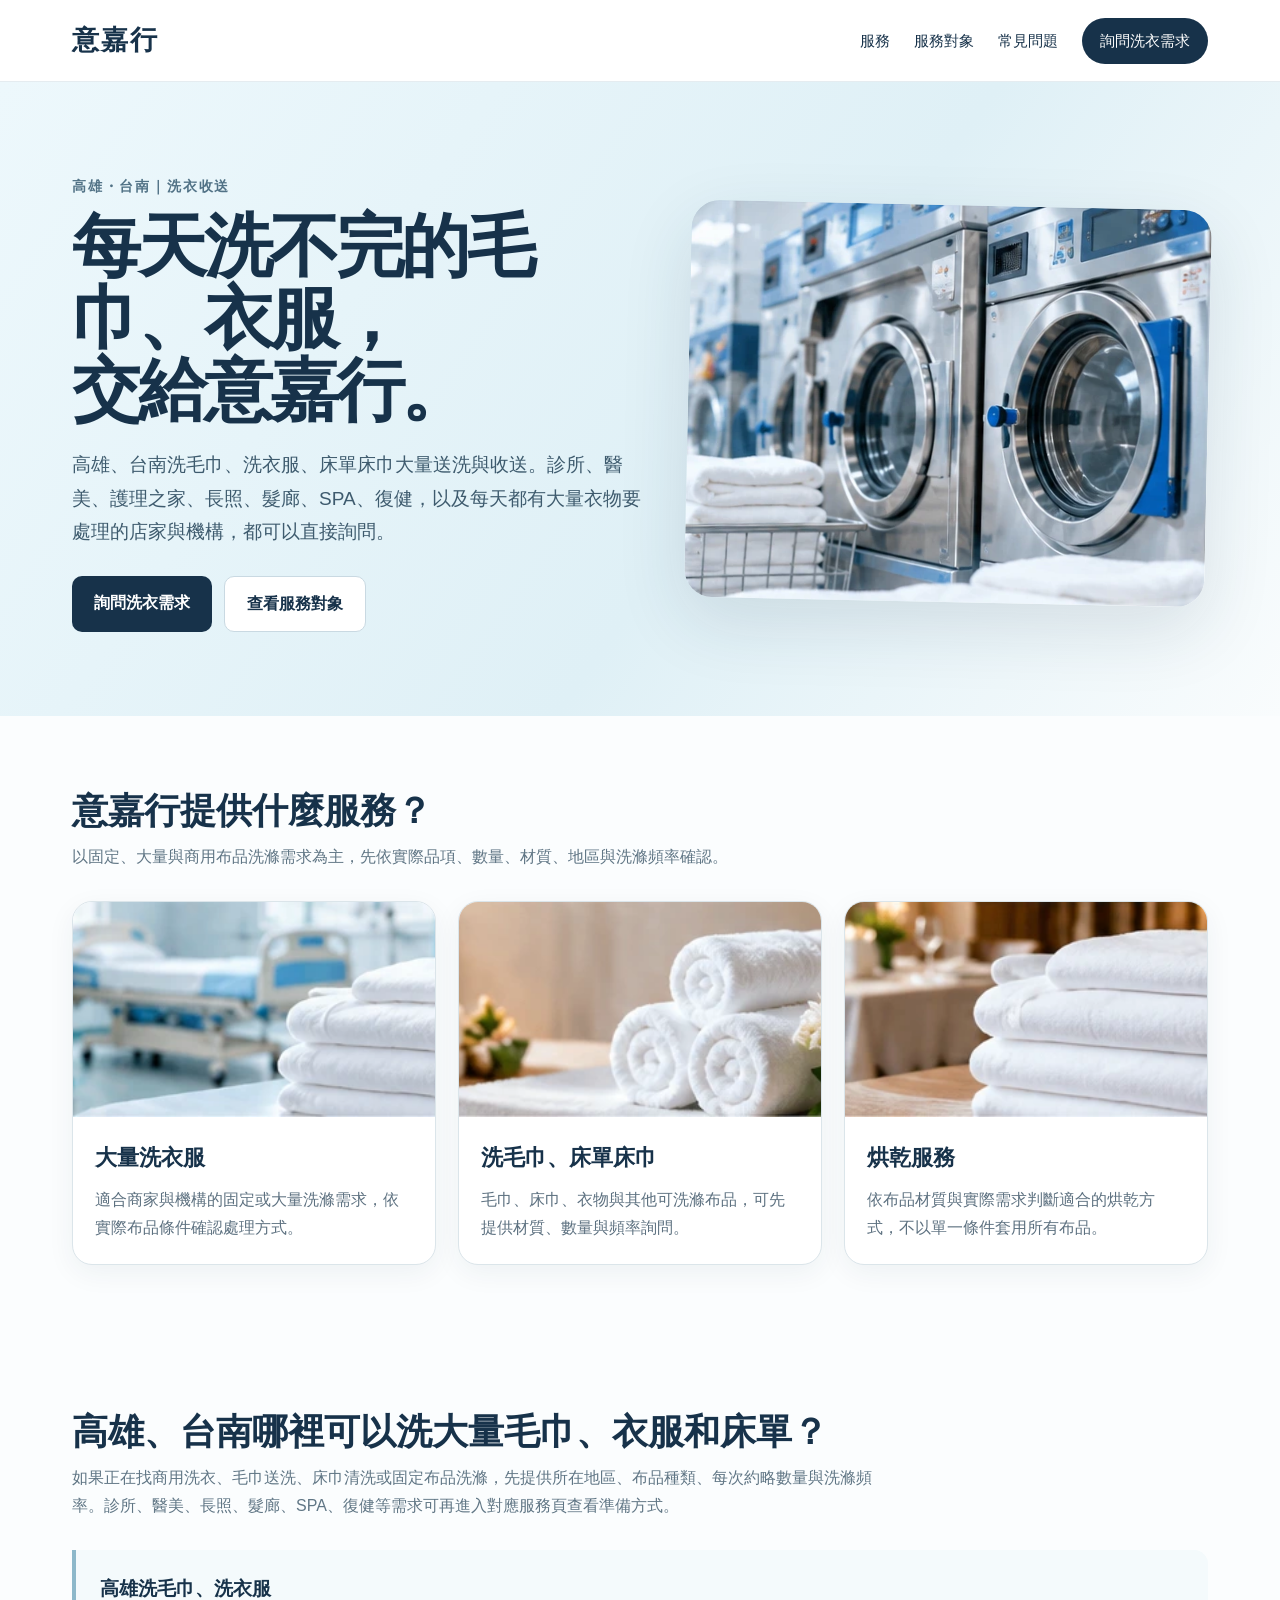
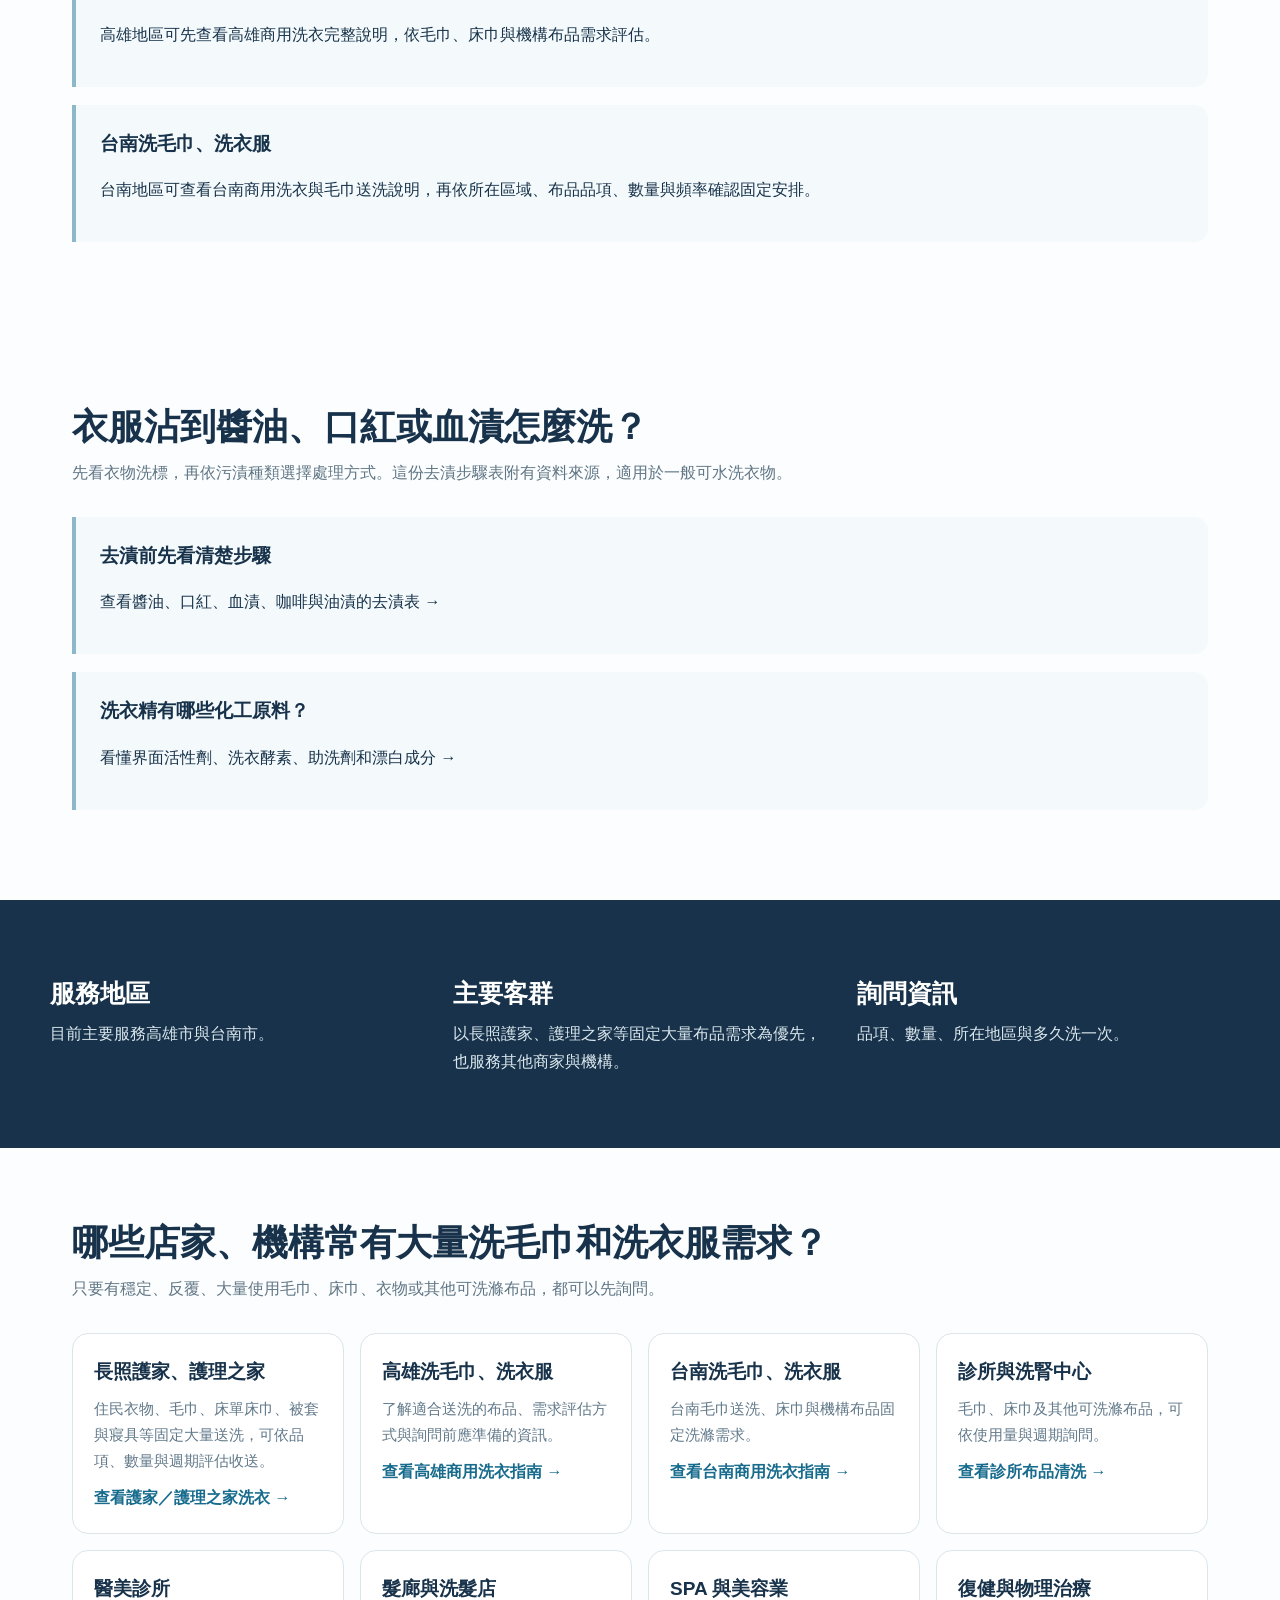
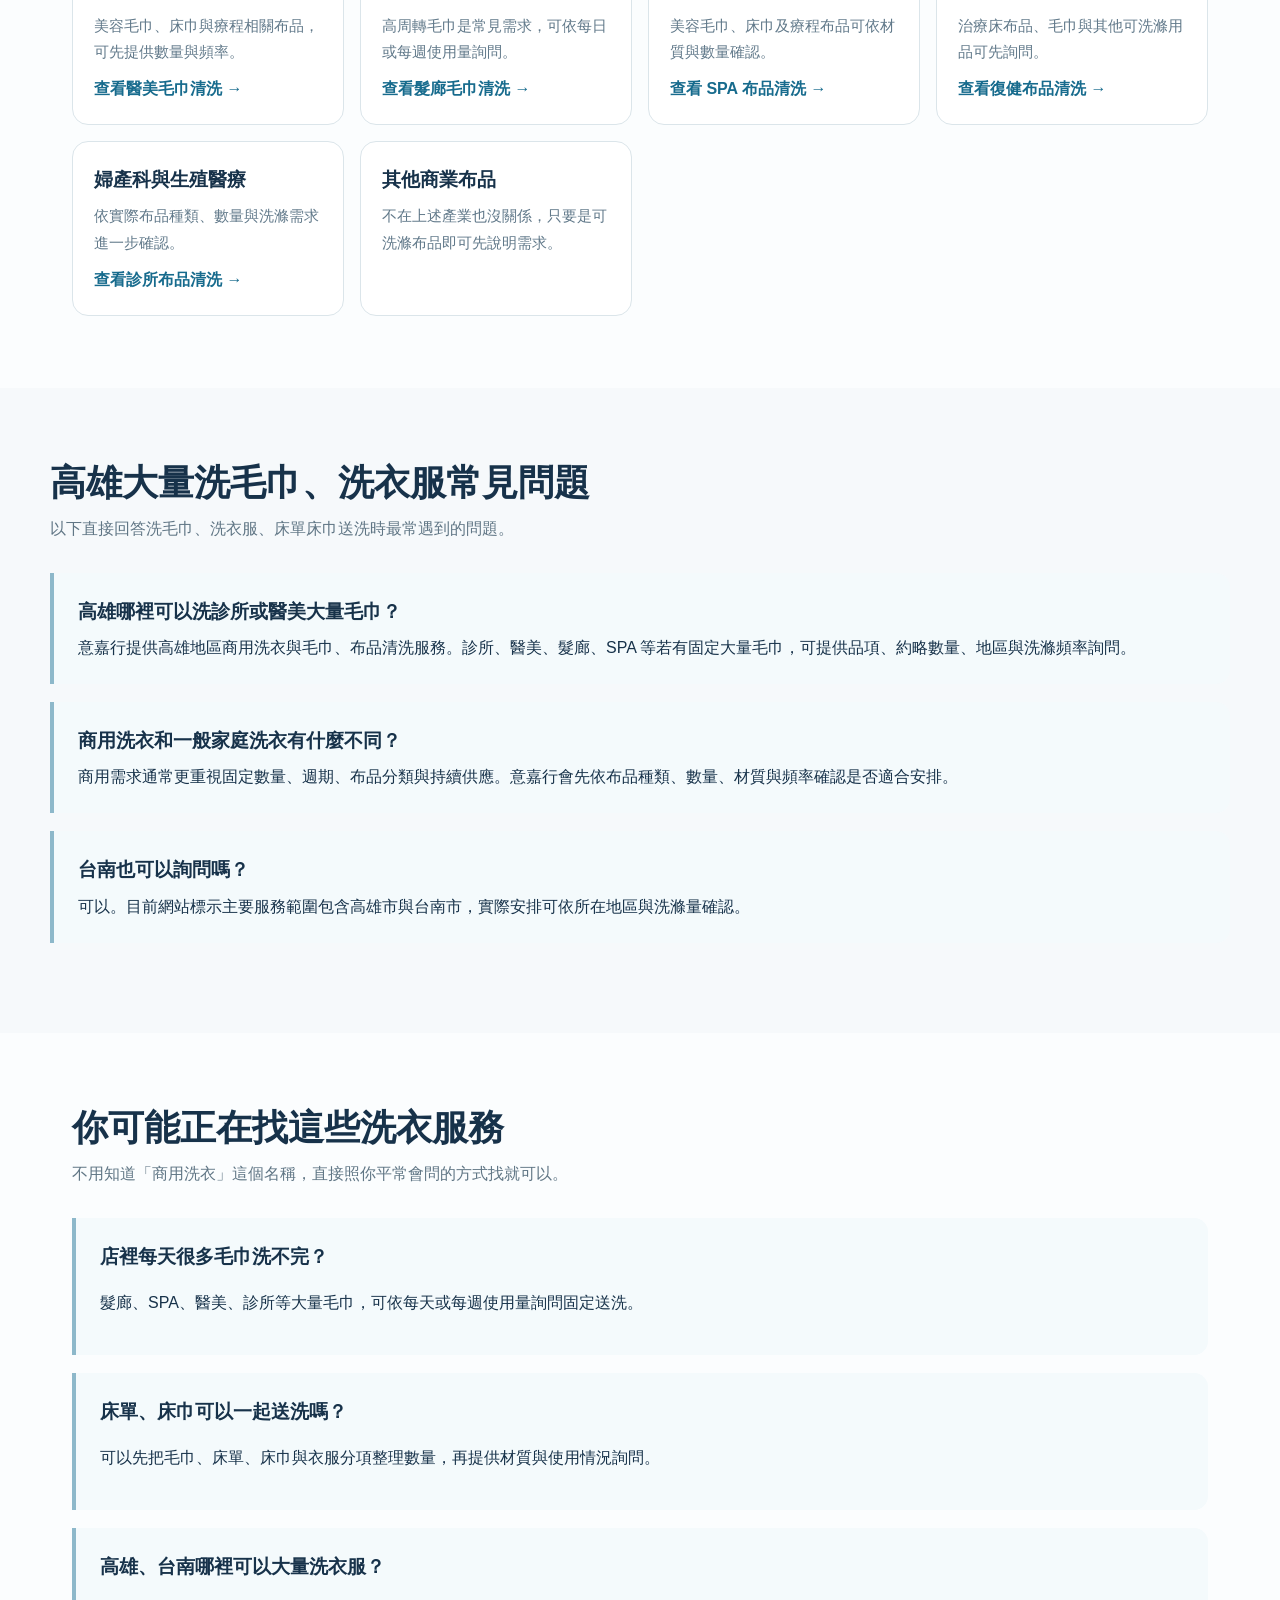
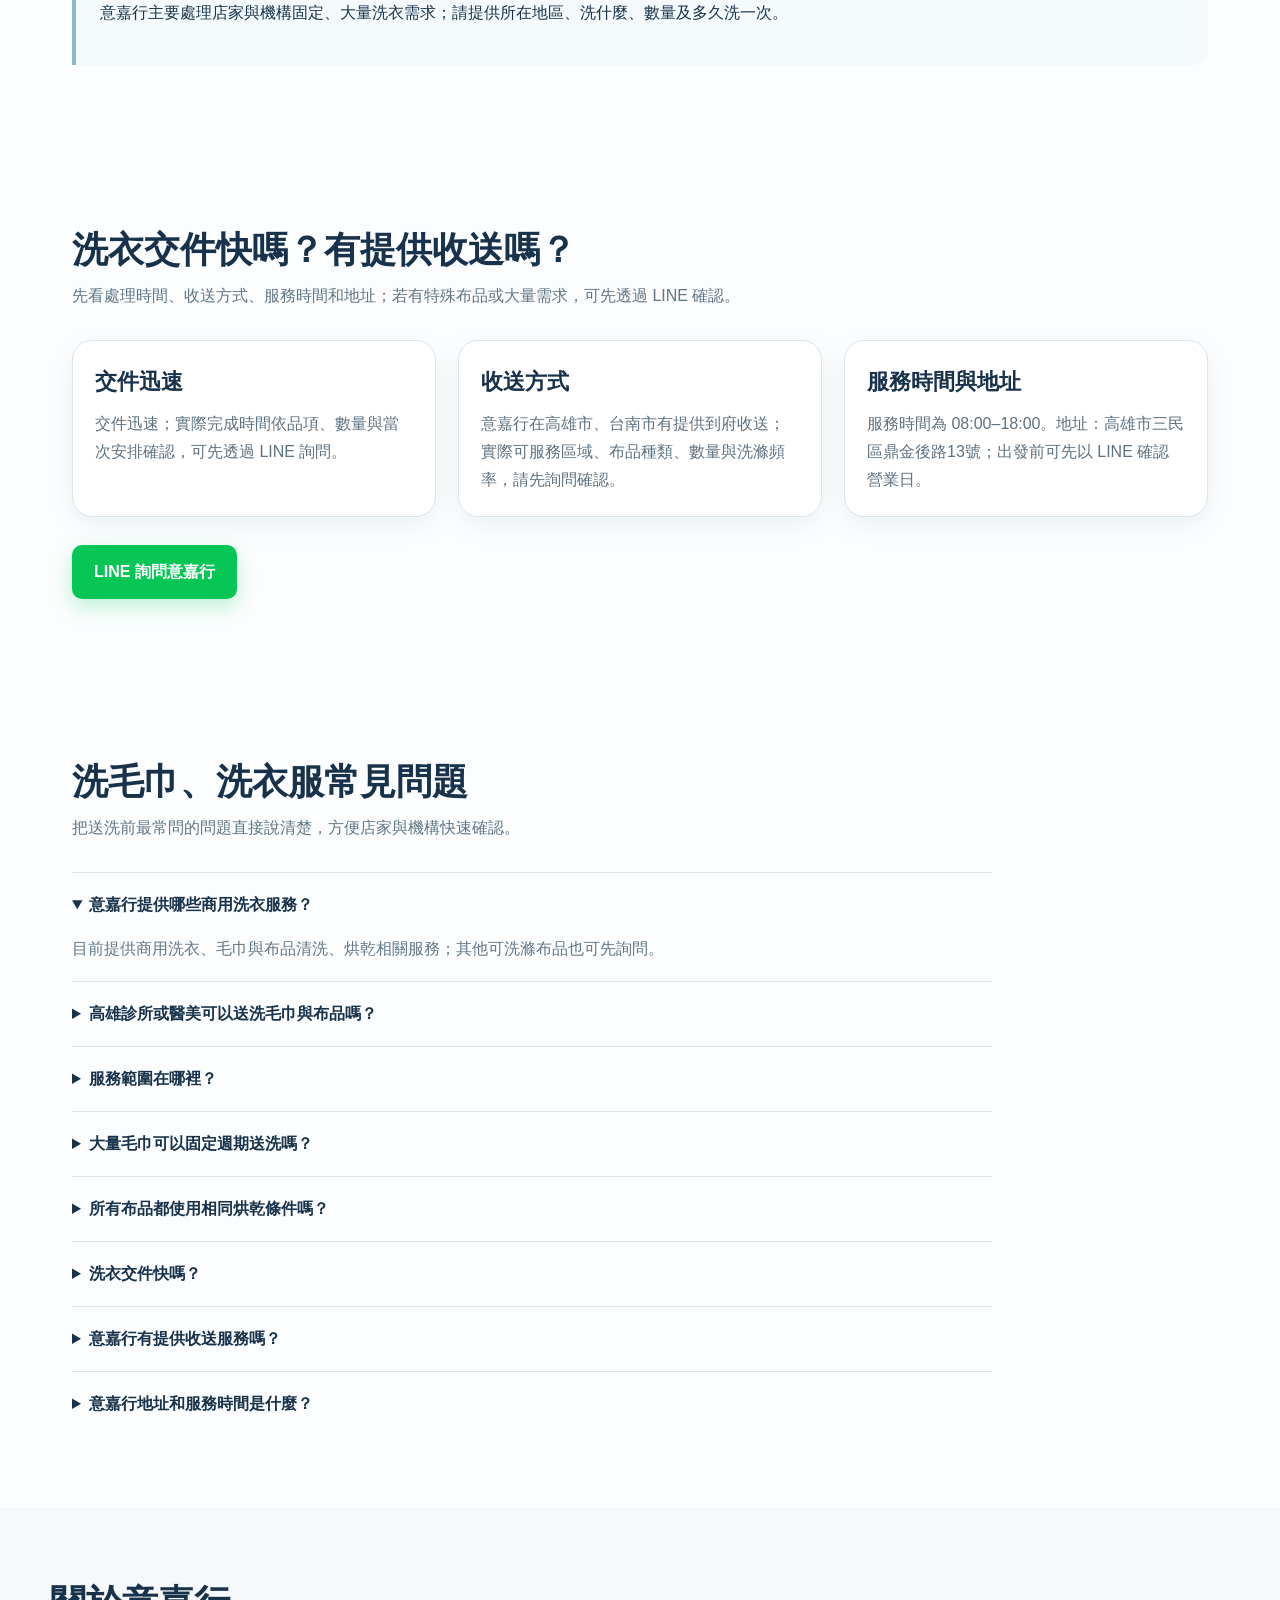
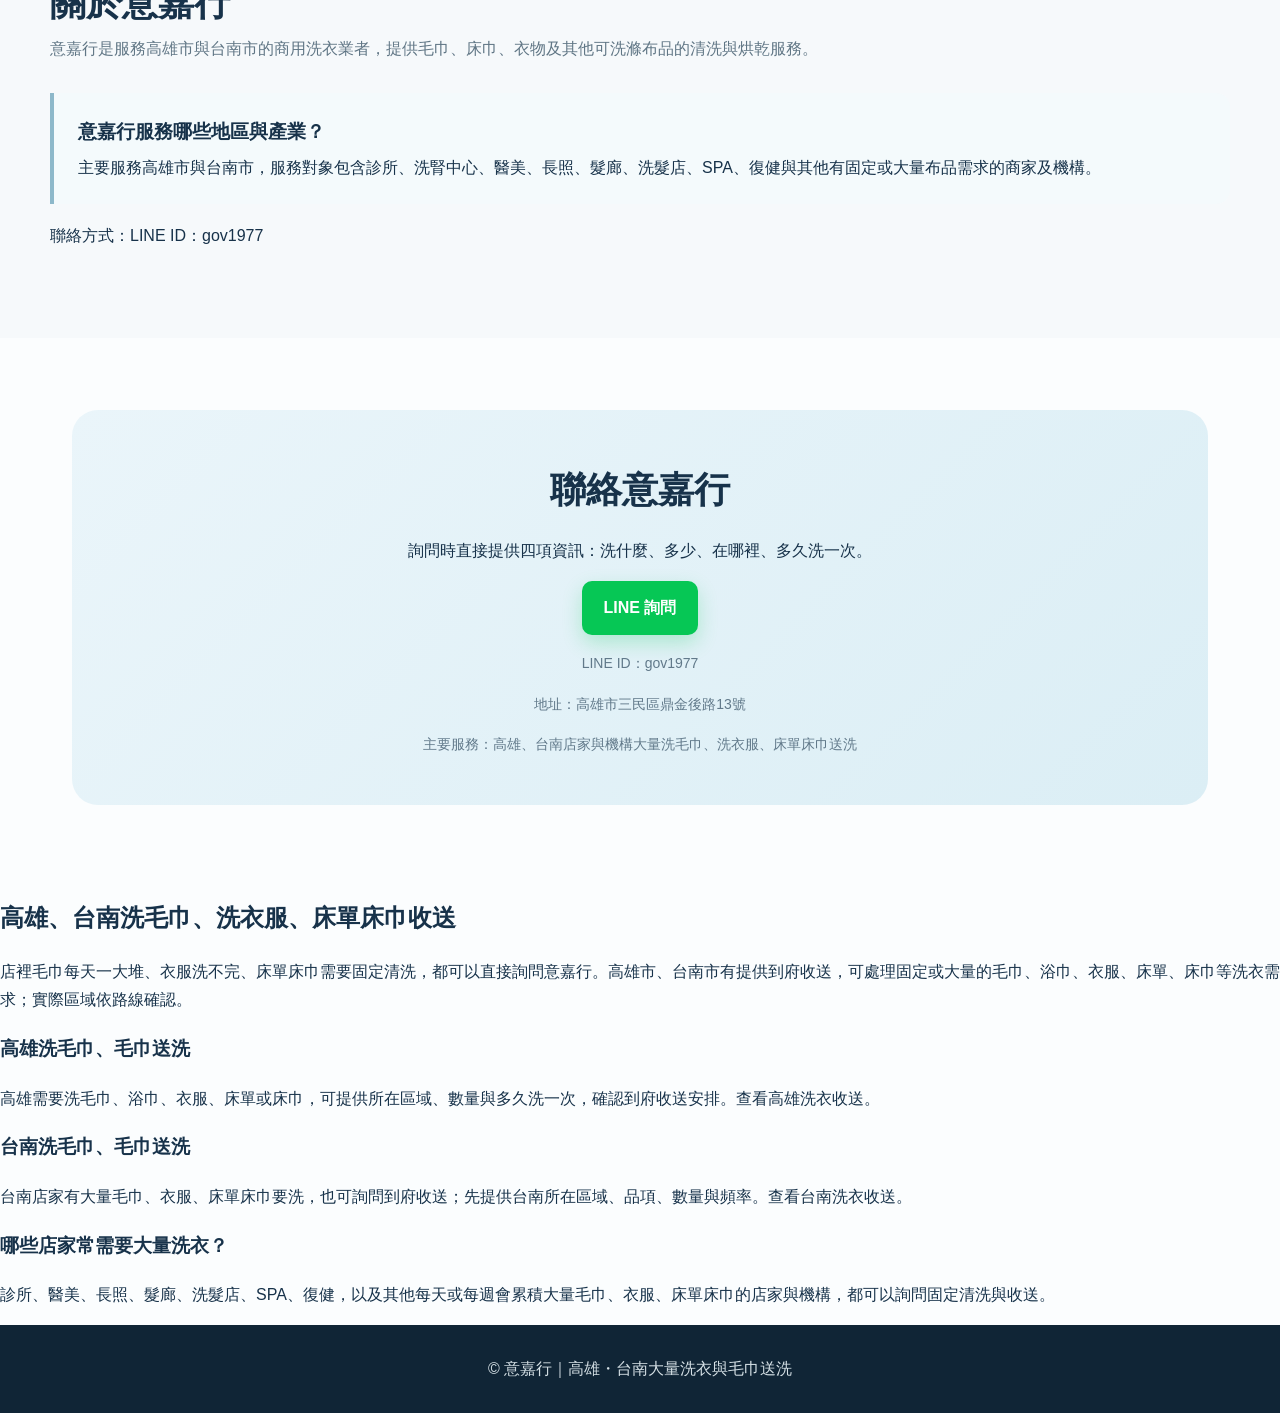
==== index.html @ bf4c9dd1 "SEO: prioritize long-term care and nursing-home laundry intent" ====
<!doctype html>
<html lang="zh-Hant">
  <head>
    <meta charset="utf-8" />
    <meta name="viewport" content="width=device-width,initial-scale=1" />
    <title>意嘉行｜高雄・台南洗毛巾、洗衣服、床單床巾送洗</title>
    <meta
      name="description"
      content="高雄、台南大量洗衣與收送。長照護家、護理之家、住宿式長照、診所、醫美、髮廊、SPA 等需要洗毛巾、衣物、床單床巾，可向意嘉行詢問固定送洗安排。"
    />
    <meta
      name="robots"
      content="index,follow,max-image-preview:large,max-snippet:-1,max-video-preview:-1"
    />
    <meta name="theme-color" content="#17324a" />
    <meta property="og:locale" content="zh_TW" />
    <meta property="og:type" content="website" />
    <meta property="og:site_name" content="意嘉行" />
    <meta property="og:title" content="意嘉行｜高雄・台南大量洗衣與毛巾送洗" />
    <meta
      property="og:description"
      content="服務診所、醫美、長照、髮廊、SPA、復健等固定或大量布品洗滌需求。"
    />
    <meta
      property="og:url"
      content="https://dsf430-stack.github.io/myfirstproject/"
    />
    <meta
      property="og:image"
      content="https://dsf430-stack.github.io/myfirstproject/hero-laundry.webp"
    />
    <meta name="twitter:card" content="summary_large_image" />
    <link
      rel="canonical"
      href="https://dsf430-stack.github.io/myfirstproject/"
    />
    <link rel="icon" href="favicon.svg" type="image/svg+xml" />
    <style>
      :root {
        --ink: #17324a;
        --blue: #eaf5fa;
        --line: #dbe5ea;
        --soft: #f6f9fb;
        --white: #fff;
        --accent: #0b7898;
        --accent-soft: #dff3f7;
        --shadow: 0 24px 70px rgba(23,50,74,.12);
      }
      * {
        box-sizing: border-box;
      }
      html {
        scroll-behavior: smooth;
      }
      body {
        margin: 0;
        font-family: Arial, "Noto Sans TC", sans-serif;
        color: var(--ink);
        background: #fbfdfe;
        line-height: 1.75;
        -webkit-font-smoothing: antialiased;
      }
      a {
        text-decoration: none;
        color: inherit;
      }
      .wrap {
        max-width: 1180px;
        margin: auto;
      }
      .top {
        position: sticky;
        top: 0;
        z-index: 20;
        background: rgba(255,255,255,.88);
        backdrop-filter: blur(18px);
        border-bottom: 1px solid rgba(219,229,234,.72);
      }
      .nav {
        max-width: 1180px;
        margin: auto;
        padding: 17px 22px;
        display: flex;
        justify-content: space-between;
        align-items: center;
      }
      .brand {
        font-size: 27px;
        font-weight: 900;
        letter-spacing: 0.08em;
      }
      .nav-right {
        display: flex;
        gap: 24px;
        align-items: center;
        font-size: 15px;
      }
      .pill {
        background: var(--ink);
        color: #fff;
        padding: 10px 18px;
        border-radius: 999px;
      }
      .hero {
        background: linear-gradient(
          125deg,
          #edf8fc 0%,
          #dff0f6 58%,
          #f9fcfd 100%
        );
      }
      .hero-grid {
        display: grid;
        grid-template-columns: 1.05fr 0.95fr;
        gap: 42px;
        align-items: center;
        padding: 92px 22px 84px;
      }
      .eyebrow {
        font-size: 14px;
        font-weight: 800;
        letter-spacing: 0.13em;
        color: #517286;
      }
      .hero h1 {
        font-size: clamp(44px, 5.4vw, 72px);
        line-height: 1.04;
        letter-spacing: -.045em;
        margin: 12px 0 22px;
      }
      .hero p {
        font-size: 19px;
        max-width: 690px;
        color: #3e5b6e;
      }
      .actions {
        display: flex;
        gap: 12px;
        flex-wrap: wrap;
        margin-top: 28px;
      }
      .btn {
        display: inline-block;
        padding: 13px 22px;
        border-radius: 10px;
        background: var(--ink);
        color: #fff;
        font-weight: 700;
      }
      .btn.alt {
        background: #fff;
        color: var(--ink);
        border: 1px solid #c9d9e2;
      }
      .btn.line {
        background: #06c755;
        color: #fff;
        border: 0;
        box-shadow: 0 8px 20px rgba(6, 199, 85, 0.24);
      }
      .btn.line:hover {
        background: #05b94e;
      }
      .visual {
        min-width: 0;
        aspect-ratio: 556/425;
        border-radius: 28px;
        background: linear-gradient(145deg, #c7dce6, #f8fbfc);
        box-shadow: var(--shadow);
        transform: rotate(1.2deg);
        overflow: hidden;
      }
      .visual img {
        display: block;
        width: 100%;
        height: 100%;
        object-fit: cover;
      }
      .section {
        padding: 72px 22px;
      }
      .head {
        max-width: 800px;
        margin-bottom: 30px;
      }
      .head h2 {
        font-size: 36px;
        line-height: 1.25;
        margin: 0 0 10px;
      }
      .head p {
        color: #607685;
        margin: 0;
      }
      .cards {
        display: grid;
        grid-template-columns: repeat(3, 1fr);
        gap: 22px;
      }
      .card {
        border: 1px solid var(--line);
        border-radius: 20px;
        background: #fff;
        overflow: hidden;
        box-shadow: 0 8px 28px #17324a0f;
        transition: transform .28s ease, box-shadow .28s ease, border-color .28s ease;
      }
       .card:hover {
        transform: translateY(-6px);
        box-shadow: 0 22px 50px rgba(23,50,74,.13);
        border-color: #bfd5df;
      }
      .scene {
        height: 215px;
        background: #eef5f8;
      }
      .scene img {
        display: block;
        width: 100%;
        height: 100%;
        object-fit: cover;
      }
      .body {
        padding: 22px;
      }
      .body h3 {
        font-size: 22px;
        margin: 0 0 8px;
      }
      .body p {
        margin: 0;
        color: #5d7180;
      }
      .band {
        background: var(--ink);
        color: #fff;
      }
      .band-grid {
        display: grid;
        grid-template-columns: repeat(3, 1fr);
        gap: 30px;
      }
      .fact b {
        display: block;
        font-size: 25px;
        margin-bottom: 5px;
      }
      .fact p {
        margin: 0;
        color: #dbe8ee;
      }
      .need {
        background: var(--soft);
      }
      .industries {
        display: grid;
        grid-template-columns: repeat(4, 1fr);
        gap: 16px;
      }
      .industry {
        border: 1px solid var(--line);
        border-radius: 16px;
        padding: 21px;
        background: #fff;
      }
      .industry h3 {
        font-size: 19px;
        margin: 0 0 7px;
      }
      .industry p {
        font-size: 15px;
        color: #61798a;
        margin: 0;
      }
      .industry a {
        display: block;
      }
       .industry {
        transition: transform .25s ease, border-color .25s ease, box-shadow .25s ease;
      }
      .industry:hover {
        transform: translateY(-4px);
        border-color: #bdd6e0;
        box-shadow: 0 16px 38px rgba(23,50,74,.09);
      }
      .industry a:hover h3,
      .more {
        color: #176b8d;
      }
      .more {
        display: inline-block;
        margin-top: 10px;
        font-weight: 800;
      }
      .answer {
        border-left: 4px solid #8db8ca;
        background: #f4fafc;
        border-radius: 0 14px 14px 0;
        padding: 22px 24px;
        margin: 18px 0;
      }
      .answer strong {
        display: block;
        font-size: 19px;
        margin-bottom: 6px;
      }
      .faq {
        max-width: 920px;
      }
      .faq details {
        border-top: 1px solid var(--line);
        padding: 18px 0;
      }
      .faq summary {
        font-weight: 800;
        cursor: pointer;
      }
      .faq p {
        color: #627786;
        margin-bottom: 0;
      }
      .contact {
        background: linear-gradient(135deg, #eaf5fa, #dbeef5);
        border-radius: 26px;
        padding: 48px;
        text-align: center;
      }
      .contact h2 {
        font-size: 36px;
        margin: 0 0 10px;
      }
      .contact-note {
        font-size: 14px;
        color: #61798a;
        margin-top: 16px;
      }
      @media (prefers-reduced-motion: reduce) {
        html { scroll-behavior: auto; }
        *, *::before, *::after { transition: none !important; animation: none !important; }
      }
      :focus-visible { outline: 3px solid #1b87a8; outline-offset: 4px; }
      footer {
        background: #102536;
        color: #d5e0e5;
        padding: 30px 22px;
        text-align: center;
      }
      @media (max-width: 900px) {
        .industries {
          grid-template-columns: repeat(2, 1fr);
        }
      }
      @media (max-width: 820px) {
        .nav-right a:not(.pill) {
          display: none;
        }
        .hero-grid {
          grid-template-columns: 1fr;
          padding-top: 48px;
        }
        .hero h1 {
          font-size: 42px;
        }
        .cards,
        .band-grid {
          grid-template-columns: 1fr;
        }
        .section {
          padding: 56px 20px;
        }
        .contact {
          padding: 34px 22px;
        }
      }
      @media (max-width: 560px) {
        .industries {
          grid-template-columns: 1fr;
        }
        .hero h1 {
          font-size: 37px;
        }
      }
    </style>
    <script type="application/ld+json">
{
  "@context": "https://schema.org",
  "@graph": [
    {
      "@type": "LocalBusiness",
      "@id": "https://dsf430-stack.github.io/myfirstproject/#business",
      "name": "意嘉行",
      "url": "https://dsf430-stack.github.io/myfirstproject/",
      "image": "https://dsf430-stack.github.io/myfirstproject/hero-laundry.webp",
      "address": {
        "@type": "PostalAddress",
        "streetAddress": "鼎金後路13號",
        "addressLocality": "三民區",
        "addressRegion": "高雄市",
        "addressCountry": "TW"
      },
      "description": "意嘉行提供高雄、台南店家與機構大量洗毛巾、洗衣服、床單床巾送洗與烘乾相關服務",
      "areaServed": [
        {
          "@type": "City",
          "name": "高雄市"
        },
        {
          "@type": "City",
          "name": "台南市"
        }
      ],
      "contactPoint": {
        "@type": "ContactPoint",
        "contactType": "customer service",
        "url": "https://line.me/ti/p/~gov1977",
        "availableLanguage": "zh-Hant"
      },
      "knowsAbout": [
        "洗毛巾",
        "毛巾送洗",
        "洗衣服",
        "床單送洗",
        "床巾送洗",
        "診所毛巾送洗",
        "醫美毛巾送洗",
        "髮廊SPA毛巾送洗",
        "高溫烘乾",
        "長照護家洗衣",
        "護理之家洗衣",
        "住宿式長照機構洗衣",
        "床單被褥送洗"
      ]
    },
    {
      "@type": "WebSite",
      "@id": "https://dsf430-stack.github.io/myfirstproject/#website",
      "url": "https://dsf430-stack.github.io/myfirstproject/",
      "name": "意嘉行",
      "inLanguage": "zh-Hant",
      "publisher": {
        "@id": "https://dsf430-stack.github.io/myfirstproject/#business"
      }
    },
    {
      "@type": "WebPage",
      "@id": "https://dsf430-stack.github.io/myfirstproject/#webpage",
      "url": "https://dsf430-stack.github.io/myfirstproject/",
      "name": "意嘉行｜高雄・台南洗毛巾、洗衣服、床單床巾送洗",
      "isPartOf": {
        "@id": "https://dsf430-stack.github.io/myfirstproject/#website"
      },
      "about": {
        "@id": "https://dsf430-stack.github.io/myfirstproject/#business"
      },
      "inLanguage": "zh-Hant"
    },
    {
      "@type": "Service",
      "@id": "https://dsf430-stack.github.io/myfirstproject/#service",
      "name": "大量洗毛巾、洗衣服與床單床巾送洗服務",
      "provider": {
        "@id": "https://dsf430-stack.github.io/myfirstproject/#business"
      },
      "url": "https://dsf430-stack.github.io/myfirstproject/#service",
      "areaServed": [
        {
          "@type": "City",
          "name": "高雄市"
        },
        {
          "@type": "City",
          "name": "台南市"
        }
      ],
      "serviceType": [
        "洗毛巾",
        "毛巾送洗",
        "洗衣服",
        "床單床巾送洗",
        "烘乾",
        "高雄市與台南市到府收送"
      ]
    },
    {
      "@type": "FAQPage",
      "@id": "https://dsf430-stack.github.io/myfirstproject/#faq-schema",
      "mainEntity": [
        {
          "@type": "Question",
          "name": "意嘉行提供哪些商用洗衣服務？",
          "acceptedAnswer": {
            "@type": "Answer",
            "text": "意嘉行提供商用洗衣、毛巾與布品清洗及烘乾相關服務，固定、大量或特殊布品需求可先提供品項、數量、地區與頻率詢問。"
          }
        },
        {
          "@type": "Question",
          "name": "高雄診所或醫美可以送洗毛巾與布品嗎？",
          "acceptedAnswer": {
            "@type": "Answer",
            "text": "可以先詢問。診所、醫美、復健等機構可提供毛巾、床巾或其他可洗滌布品的種類、數量、頻率與所在地區，由意嘉行確認是否適合安排。"
          }
        },
        {
          "@type": "Question",
          "name": "服務範圍在哪裡？",
          "acceptedAnswer": {
            "@type": "Answer",
            "text": "目前網站標示主要服務高雄市與台南市。"
          }
        },
        {
          "@type": "Question",
          "name": "大量毛巾可以固定週期送洗嗎？",
          "acceptedAnswer": {
            "@type": "Answer",
            "text": "可以先提供每次約略數量、洗滌頻率、布品種類與所在地區詢問固定週期安排。"
          }
        },
        {
          "@type": "Question",
          "name": "所有布品都使用相同烘乾條件嗎？",
          "acceptedAnswer": {
            "@type": "Answer",
            "text": "不一定。不同材質可能需要不同條件，會依實際布品需求判斷。"
          }
        },
        {
          "@type": "Question",
          "name": "一般洗衣要多久可以完成？",
          "acceptedAnswer": {
            "@type": "Answer",
            "text": "交件迅速；實際完成時間依品項、數量與當次安排確認，可先透過 LINE 詢問。"
          }
        },
        {
          "@type": "Question",
          "name": "意嘉行有提供收送服務嗎？",
          "acceptedAnswer": {
            "@type": "Answer",
            "text": "意嘉行在高雄市、台南市有提供到府收送；實際可服務區域、布品種類、數量與洗滌頻率，請先詢問確認。"
          }
        },
        {
          "@type": "Question",
          "name": "意嘉行營業時間和地址在哪裡？",
          "acceptedAnswer": {
            "@type": "Answer",
            "text": "服務時間為 08:00 至 18:00。地址是高雄市三民區鼎金後路13號；營業日請先透過 LINE 確認。"
          }
        }
      ]
    }
  ]
}
</script>
  </head>
  <body>
    <div class="top">
      <div class="nav">
        <a class="brand" href="#top">意嘉行</a>
        <div class="nav-right">
          <a href="#service">服務</a><a href="#industries">服務對象</a
          ><a href="#faq">常見問題</a
          ><a class="pill" href="#contact">詢問洗衣需求</a>
        </div>
      </div>
    </div>
    <header class="hero" id="top">
      <div class="wrap hero-grid">
        <div>
          <div class="eyebrow">高雄・台南｜洗衣收送</div>
          <h1>每天洗不完的毛巾、衣服，<br />交給意嘉行。</h1>
          <p>
            高雄、台南洗毛巾、洗衣服、床單床巾大量送洗與收送。診所、醫美、護理之家、長照、髮廊、SPA、復健，以及每天都有大量衣物要處理的店家與機構，都可以直接詢問。
          </p>
          <div class="actions">
            <a class="btn" href="#contact">詢問洗衣需求</a
            ><a class="btn alt" href="#industries">查看服務對象</a>
          </div>
        </div>
        <div class="visual">
          <img
            src="hero-laundry.webp"
            width="556"
            height="425"
            alt="高雄商用洗衣與布品清洗服務"
            loading="eager"
            fetchpriority="high"
          />
        </div>
      </div>
    </header>
    <main>
      <section class="section wrap" id="service">
        <div class="head">
          <h2>意嘉行提供什麼服務？</h2>
          <p>
            以固定、大量與商用布品洗滌需求為主，先依實際品項、數量、材質、地區與洗滌頻率確認。
          </p>
        </div>
        <div class="cards">
          <article class="card">
            <div class="scene">
              <img
                src="service-laundry.webp"
                width="468"
                height="160"
                alt="商用洗衣服務"
                loading="lazy"
              />
            </div>
            <div class="body">
              <h3>大量洗衣服</h3>
              <p>
                適合商家與機構的固定或大量洗滌需求，依實際布品條件確認處理方式。
              </p>
            </div>
          </article>
          <article class="card">
            <div class="scene">
              <img
                src="service-linens.webp"
                width="451"
                height="160"
                alt="毛巾與布品清洗"
                loading="lazy"
              />
            </div>
            <div class="body">
              <h3>洗毛巾、床單床巾</h3>
              <p>
                毛巾、床巾、衣物與其他可洗滌布品，可先提供材質、數量與頻率詢問。
              </p>
            </div>
          </article>
          <article class="card">
            <div class="scene">
              <img
                src="service-drying.webp"
                width="452"
                height="160"
                alt="布品高溫烘乾"
                loading="lazy"
              />
            </div>
            <div class="body">
              <h3>烘乾服務</h3>
              <p>
                依布品材質與實際需求判斷適合的烘乾方式，不以單一條件套用所有布品。
              </p>
            </div>
          </article>
        </div>
      </section>
      <section class="section wrap" id="local-intent">
        <div class="head">
          <h2>高雄、台南哪裡可以洗大量毛巾、衣服和床單？</h2>
          <p>如果正在找商用洗衣、毛巾送洗、床巾清洗或固定布品洗滌，先提供所在地區、布品種類、每次約略數量與洗滌頻率。診所、醫美、長照、髮廊、SPA、復健等需求可再進入對應服務頁查看準備方式。</p>
        </div>
        <div class="answer">
          <strong>高雄洗毛巾、洗衣服</strong>
          <p>高雄地區可先查看<a href="kaohsiung-commercial-laundry.html">高雄商用洗衣完整說明</a>，依毛巾、床巾與機構布品需求評估。</p>
        </div>
        <div class="answer">
          <strong>台南洗毛巾、洗衣服</strong>
          <p>台南地區可查看<a href="tainan-commercial-laundry.html">台南商用洗衣與毛巾送洗說明</a>，再依所在區域、布品品項、數量與頻率確認固定安排。</p>
        </div>
      </section>
      <section class="section wrap" id="stain-guide">
        <div class="head">
          <h2>衣服沾到醬油、口紅或血漬怎麼洗？</h2>
          <p>先看衣物洗標，再依污漬種類選擇處理方式。這份去漬步驟表附有資料來源，適用於一般可水洗衣物。</p>
        </div>
        <div class="answer">
          <strong>去漬前先看清楚步驟</strong>
          <p><a href="stain-removal-guide.html">查看醬油、口紅、血漬、咖啡與油漬的去漬表 →</a></p>
        </div>
        <div class="answer">
          <strong>洗衣精有哪些化工原料？</strong>
          <p><a href="laundry-ingredients-guide.html">看懂界面活性劑、洗衣酵素、助洗劑和漂白成分 →</a></p>
        </div>
      </section>

      <section class="section band">
        <div class="wrap band-grid">
          <div class="fact">
            <b>服務地區</b>
            <p>目前主要服務高雄市與台南市。</p>
          </div>
          <div class="fact">
            <b>主要客群</b>
            <p>以長照護家、護理之家等固定大量布品需求為優先，也服務其他商家與機構。</p>
          </div>
          <div class="fact">
            <b>詢問資訊</b>
            <p>品項、數量、所在地區與多久洗一次。</p>
          </div>
        </div>
      </section>
      <section class="section wrap" id="industries">
        <div class="head">
          <h2>哪些店家、機構常有大量洗毛巾和洗衣服需求？</h2>
          <p>
            只要有穩定、反覆、大量使用毛巾、床巾、衣物或其他可洗滌布品，都可以先詢問。
          </p>
        </div>
        <div class="industries">
          <article class="industry">
            <a href="longterm-care-laundry.html">
              <h3>長照護家、護理之家</h3>
              <p>住民衣物、毛巾、床單床巾、被套與寢具等固定大量送洗，可依品項、數量與週期評估收送。</p>
              <span class="more">查看護家／護理之家洗衣 →</span>
            </a>
          </article>
          <article class="industry">
            <a href="kaohsiung-commercial-laundry.html">
              <h3>高雄洗毛巾、洗衣服</h3>
              <p>了解適合送洗的布品、需求評估方式與詢問前應準備的資訊。</p>
              <span class="more">查看高雄商用洗衣指南 →</span>
            </a>
          </article>
          <article class="industry">
            <a href="tainan-commercial-laundry.html">
              <h3>台南洗毛巾、洗衣服</h3>
              <p>台南毛巾送洗、床巾與機構布品固定洗滌需求。</p>
              <span class="more">查看台南商用洗衣指南 →</span>
            </a>
          </article>
          <article class="industry">
            <a href="clinic-laundry.html">
              <h3>診所與洗腎中心</h3>
              <p>毛巾、床巾及其他可洗滌布品，可依使用量與週期詢問。</p>
              <span class="more">查看診所布品清洗 →</span>
            </a>
          </article>
          <article class="industry">
            <a href="aesthetic-laundry.html">
              <h3>醫美診所</h3>
              <p>美容毛巾、床巾與療程相關布品，可先提供數量與頻率。</p>
              <span class="more">查看醫美毛巾清洗 →</span>
            </a>
          </article>
          
          <article class="industry">
            <a href="salon-spa-laundry.html">
              <h3>髮廊與洗髮店</h3>
              <p>高周轉毛巾是常見需求，可依每日或每週使用量詢問。</p>
              <span class="more">查看髮廊毛巾清洗 →</span>
            </a>
          </article>
          <article class="industry">
            <a href="salon-spa-laundry.html">
              <h3>SPA 與美容業</h3>
              <p>美容毛巾、床巾及療程布品可依材質與數量確認。</p>
              <span class="more">查看 SPA 布品清洗 →</span>
            </a>
          </article>
          <article class="industry">
            <a href="rehab-laundry.html">
              <h3>復健與物理治療</h3>
              <p>治療床布品、毛巾與其他可洗滌用品可先詢問。</p>
              <span class="more">查看復健布品清洗 →</span>
            </a>
          </article>
          <article class="industry">
            <a href="clinic-laundry.html">
              <h3>婦產科與生殖醫療</h3>
              <p>依實際布品種類、數量與洗滌需求進一步確認。</p>
              <span class="more">查看診所布品清洗 →</span>
            </a>
          </article>
          <article class="industry">
            <h3>其他商業布品</h3>
            <p>不在上述產業也沒關係，只要是可洗滌布品即可先說明需求。</p>
          </article>
        </div>
      </section>
      <section class="section need" id="geo">
        <div class="wrap">
          <div class="head">
            <h2>高雄大量洗毛巾、洗衣服常見問題</h2>
            <p>
              以下直接回答洗毛巾、洗衣服、床單床巾送洗時最常遇到的問題。
            </p>
          </div>
          <div class="answer">
            <strong>高雄哪裡可以洗診所或醫美大量毛巾？</strong
            >意嘉行提供高雄地區商用洗衣與毛巾、布品清洗服務。診所、醫美、髮廊、SPA
            等若有固定大量毛巾，可提供品項、約略數量、地區與洗滌頻率詢問。
          </div>
          <div class="answer">
            <strong>商用洗衣和一般家庭洗衣有什麼不同？</strong
            >商用需求通常更重視固定數量、週期、布品分類與持續供應。意嘉行會先依布品種類、數量、材質與頻率確認是否適合安排。
          </div>
          <div class="answer">
            <strong>台南也可以詢問嗎？</strong
            >可以。目前網站標示主要服務範圍包含高雄市與台南市，實際安排可依所在地區與洗滌量確認。
          </div>
        </div>
      </section>
      <section class="section wrap" id="everyday-search">
        <div class="head"><h2>你可能正在找這些洗衣服務</h2><p>不用知道「商用洗衣」這個名稱，直接照你平常會問的方式找就可以。</p></div>
        <div class="answer"><strong>店裡每天很多毛巾洗不完？</strong><p>髮廊、SPA、醫美、診所等大量毛巾，可依每天或每週使用量詢問固定送洗。</p></div>
        <div class="answer"><strong>床單、床巾可以一起送洗嗎？</strong><p>可以先把毛巾、床單、床巾與衣服分項整理數量，再提供材質與使用情況詢問。</p></div>
        <div class="answer"><strong>高雄、台南哪裡可以大量洗衣服？</strong><p>意嘉行主要處理店家與機構固定、大量洗衣需求；請提供所在地區、洗什麼、數量及多久洗一次。</p></div>
      </section>
      <section class="section wrap" id="service-details">
        <div class="head">
          <h2>洗衣交件快嗎？有提供收送嗎？</h2>
          <p>先看處理時間、收送方式、服務時間和地址；若有特殊布品或大量需求，可先透過 LINE 確認。</p>
        </div>
        <div class="cards">
          <article class="card">
            <div class="body">
              <h3>交件迅速</h3>
              <p>交件迅速；實際完成時間依品項、數量與當次安排確認，可先透過 LINE 詢問。</p>
            </div>
          </article>
          <article class="card">
            <div class="body">
              <h3>收送方式</h3>
              <p>意嘉行在高雄市、台南市有提供到府收送；實際可服務區域、布品種類、數量與洗滌頻率，請先詢問確認。</p>
            </div>
          </article>
          <article class="card">
            <div class="body">
              <h3>服務時間與地址</h3>
              <p>服務時間為 08:00–18:00。地址：高雄市三民區鼎金後路13號；出發前可先以 LINE 確認營業日。</p>
            </div>
          </article>
        </div>
        <p class="actions">
          <a class="btn line" href="https://line.me/ti/p/~gov1977" target="_blank" rel="noopener">LINE 詢問意嘉行</a>
        </p>
      </section>

      <section class="section wrap" id="faq">
        <div class="head">
          <h2>洗毛巾、洗衣服常見問題</h2>
          <p>把送洗前最常問的問題直接說清楚，方便店家與機構快速確認。</p>
        </div>
        <div class="faq">
          <details open>
            <summary>意嘉行提供哪些商用洗衣服務？</summary>
            <p>
              目前提供商用洗衣、毛巾與布品清洗、烘乾相關服務；其他可洗滌布品也可先詢問。
            </p>
          </details>
          <details>
            <summary>高雄診所或醫美可以送洗毛巾與布品嗎？</summary>
            <p>
              可以先詢問。請提供毛巾、床巾或其他布品的種類、約略數量、所在地區與多久洗一次。
            </p>
          </details>
          <details>
            <summary>服務範圍在哪裡？</summary>
            <p>目前主要服務範圍為高雄市與台南市。</p>
          </details>
          <details>
            <summary>大量毛巾可以固定週期送洗嗎？</summary>
            <p>
              可以先提供每次約略數量、洗滌頻率與所在地區，由意嘉行確認是否適合安排。
            </p>
          </details>
          <details>
            <summary>所有布品都使用相同烘乾條件嗎？</summary>
            <p>不一定。不同材質可能需要不同條件，會依實際布品需求判斷。</p>
          </details>
          <details>
            <summary>洗衣交件快嗎？</summary>
            <p>交件迅速；實際完成時間依品項、數量與當次安排確認，可先透過 LINE 詢問。</p>
          </details>
          <details>
            <summary>意嘉行有提供收送服務嗎？</summary>
            <p>意嘉行在高雄市、台南市有提供到府收送；實際可服務區域、布品種類、數量與洗滌頻率，請先詢問確認。</p>
          </details>
          <details>
            <summary>意嘉行地址和服務時間是什麼？</summary>
            <p>地址是高雄市三民區鼎金後路13號，服務時間為 08:00–18:00；營業日請出發前先透過 LINE 確認。</p>
          </details>
        </div>
      </section>
      <section class="section need" id="about">
        <div class="wrap">
          <div class="head">
            <h2>關於意嘉行</h2>
            <p>
              意嘉行是服務高雄市與台南市的商用洗衣業者，提供毛巾、床巾、衣物及其他可洗滌布品的清洗與烘乾服務。
            </p>
          </div>
          <div class="answer">
            <strong>意嘉行服務哪些地區與產業？</strong
            >主要服務高雄市與台南市，服務對象包含診所、洗腎中心、醫美、長照、髮廊、洗髮店、SPA、復健與其他有固定或大量布品需求的商家及機構。
          </div>
          <p>
            聯絡方式：<a
              class="text-link"
              href="https://line.me/ti/p/~gov1977"
              target="_blank"
              rel="noopener"
              >LINE ID：gov1977</a
            >
          </p>
        </div>
      </section>
      <section class="section wrap" id="contact">
        <div class="contact">
          <h2>聯絡意嘉行</h2>
          <p>詢問時直接提供四項資訊：洗什麼、多少、在哪裡、多久洗一次。</p>
          <a
            class="btn line"
            href="https://line.me/ti/p/~gov1977"
            target="_blank"
            rel="noopener"
            >LINE 詢問</a
          >
          <div class="contact-note">LINE ID：gov1977</div>
          <div class="contact-note">地址：高雄市三民區鼎金後路13號</div>
          <div class="contact-note">主要服務：高雄、台南店家與機構大量洗毛巾、洗衣服、床單床巾送洗</div>
        </div>
      </section>
    <section class="intent-guide" id="laundry-search-guide">
  <h2>高雄、台南洗毛巾、洗衣服、床單床巾收送</h2>
  <p>店裡毛巾每天一大堆、衣服洗不完、床單床巾需要固定清洗，都可以直接詢問意嘉行。高雄市、台南市有提供到府收送，可處理固定或大量的毛巾、浴巾、衣服、床單、床巾等洗衣需求；實際區域依路線確認。</p>
  <h3>高雄洗毛巾、毛巾送洗</h3>
  <p>高雄需要洗毛巾、浴巾、衣服、床單或床巾，可提供所在區域、數量與多久洗一次，確認到府收送安排。<a href="kaohsiung-commercial-laundry.html">查看高雄洗衣收送</a>。</p>
  <h3>台南洗毛巾、毛巾送洗</h3>
  <p>台南店家有大量毛巾、衣服、床單床巾要洗，也可詢問到府收送；先提供台南所在區域、品項、數量與頻率。<a href="tainan-commercial-laundry.html">查看台南洗衣收送</a>。</p>
  <h3>哪些店家常需要大量洗衣？</h3>
  <p>診所、醫美、長照、髮廊、洗髮店、SPA、復健，以及其他每天或每週會累積大量毛巾、衣服、床單床巾的店家與機構，都可以詢問固定清洗與收送。</p>
</section>
</main>
    <footer>© 意嘉行｜高雄・台南大量洗衣與毛巾送洗</footer>
  </body>
</html>
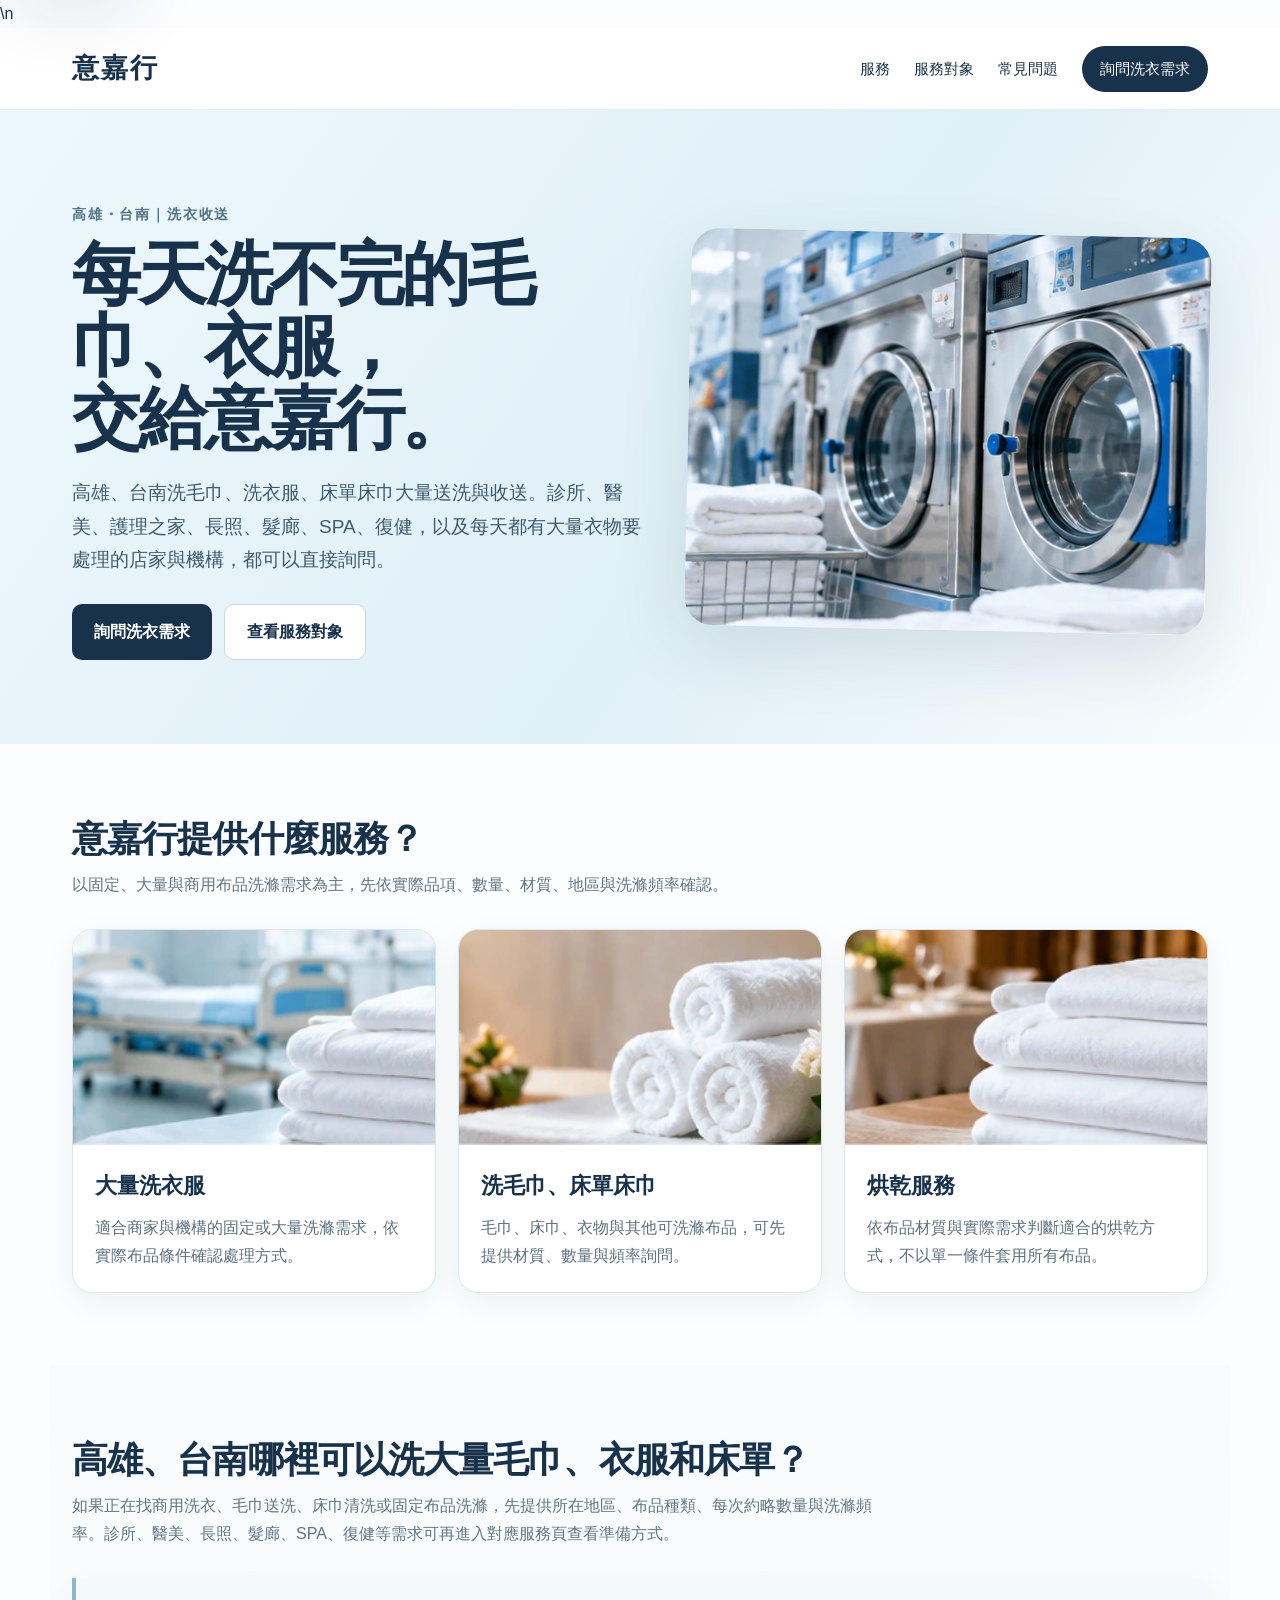
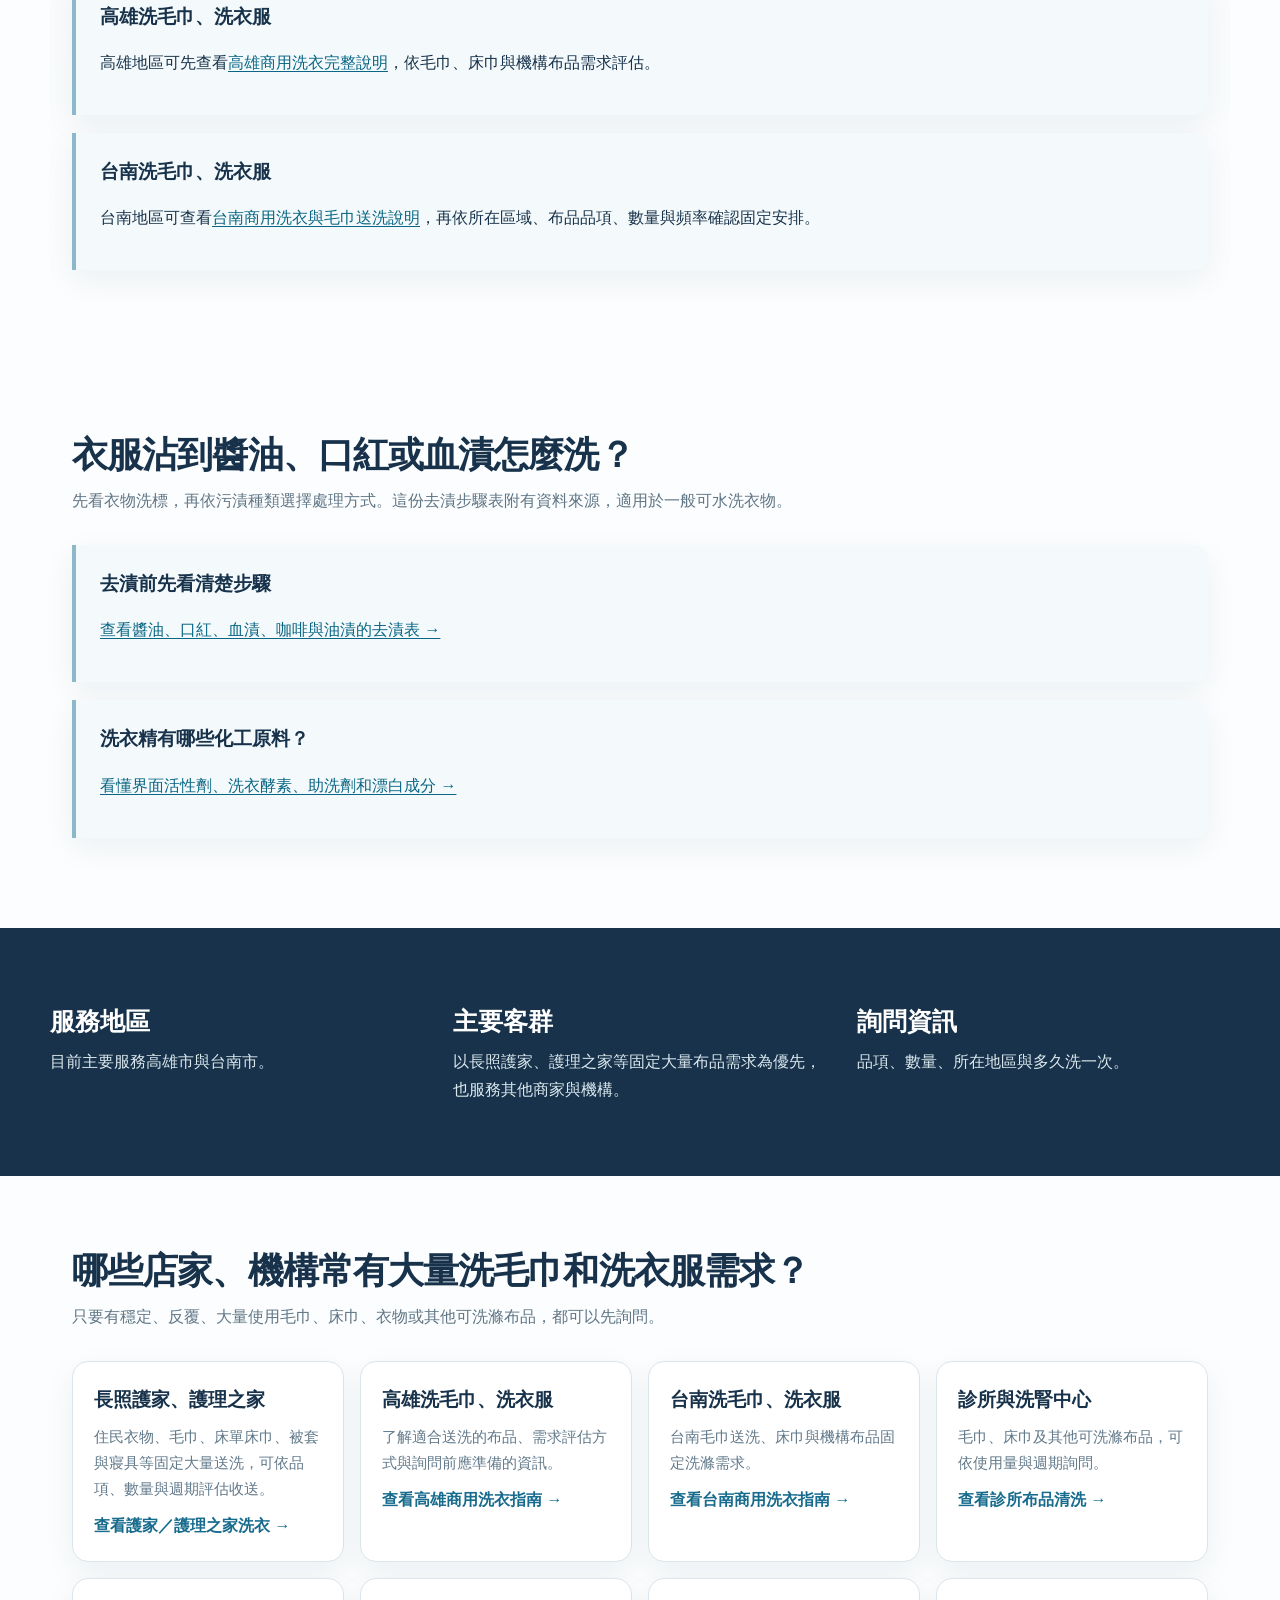
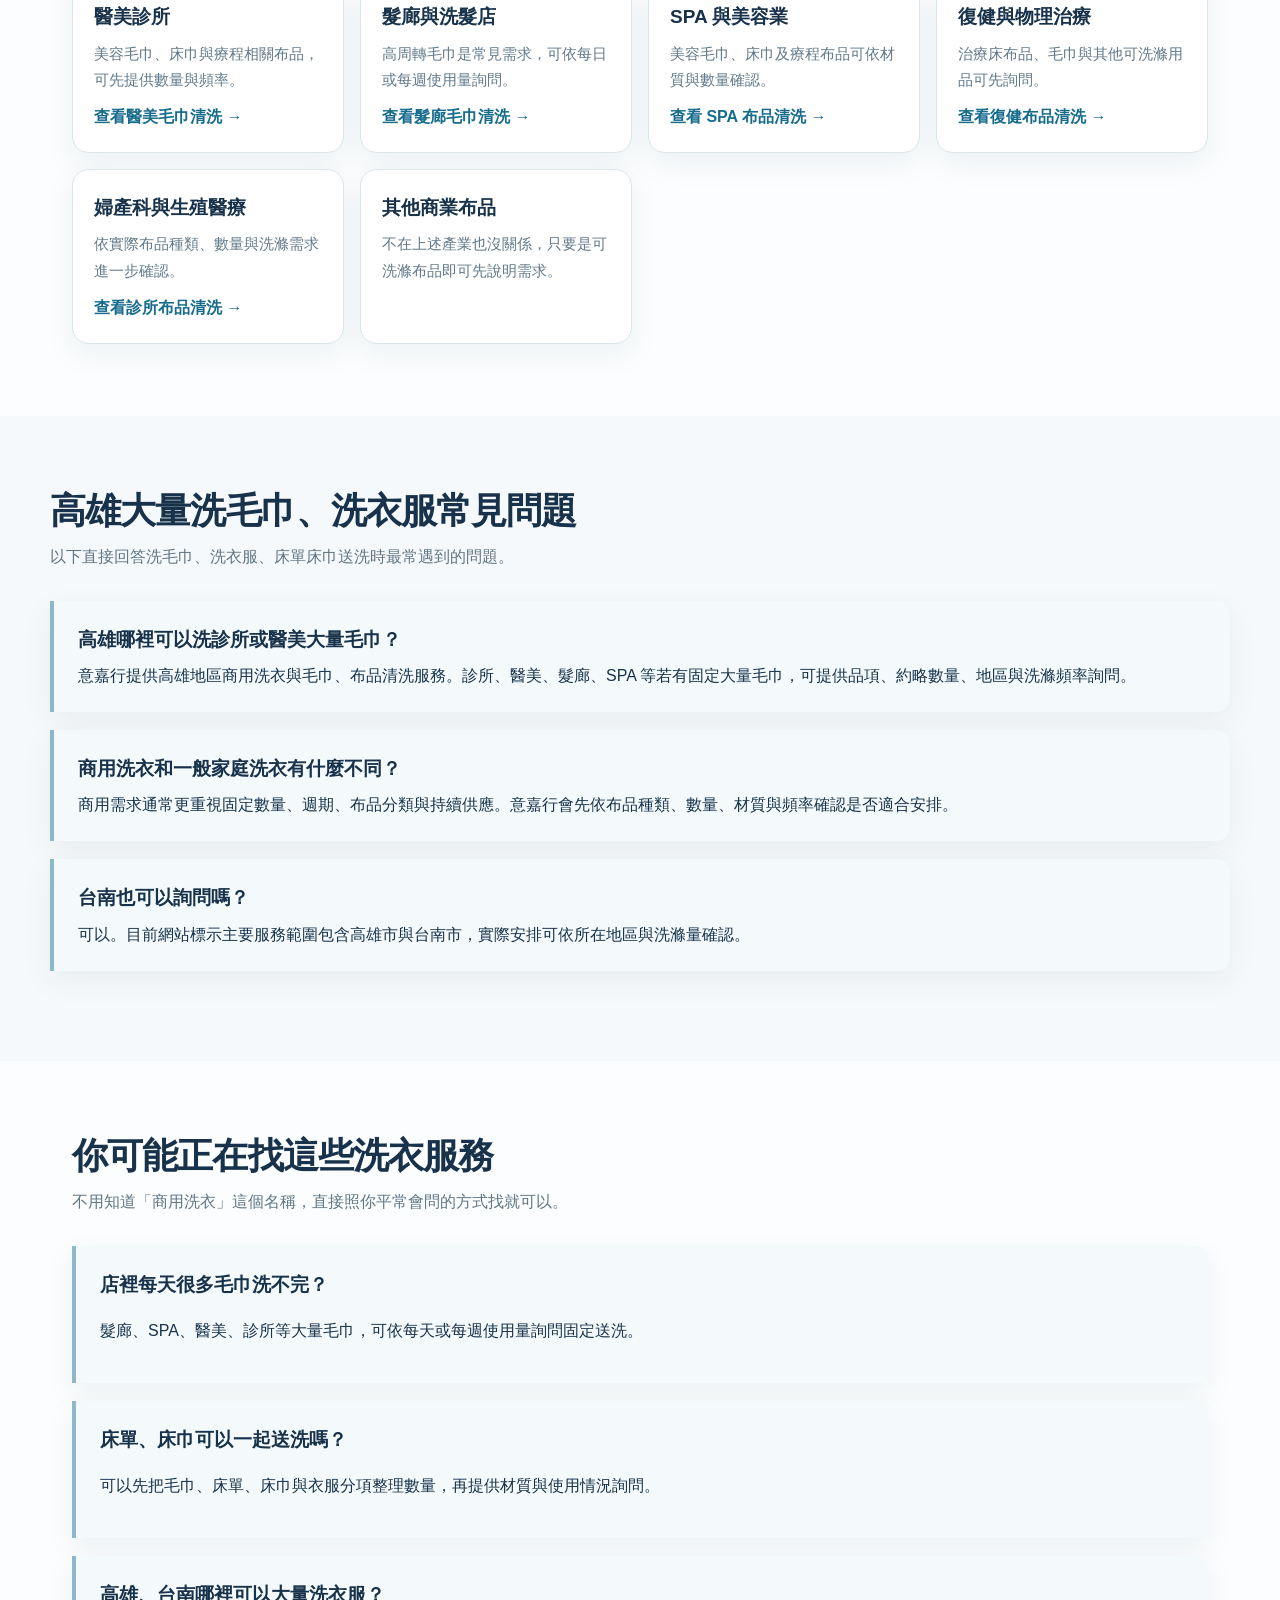
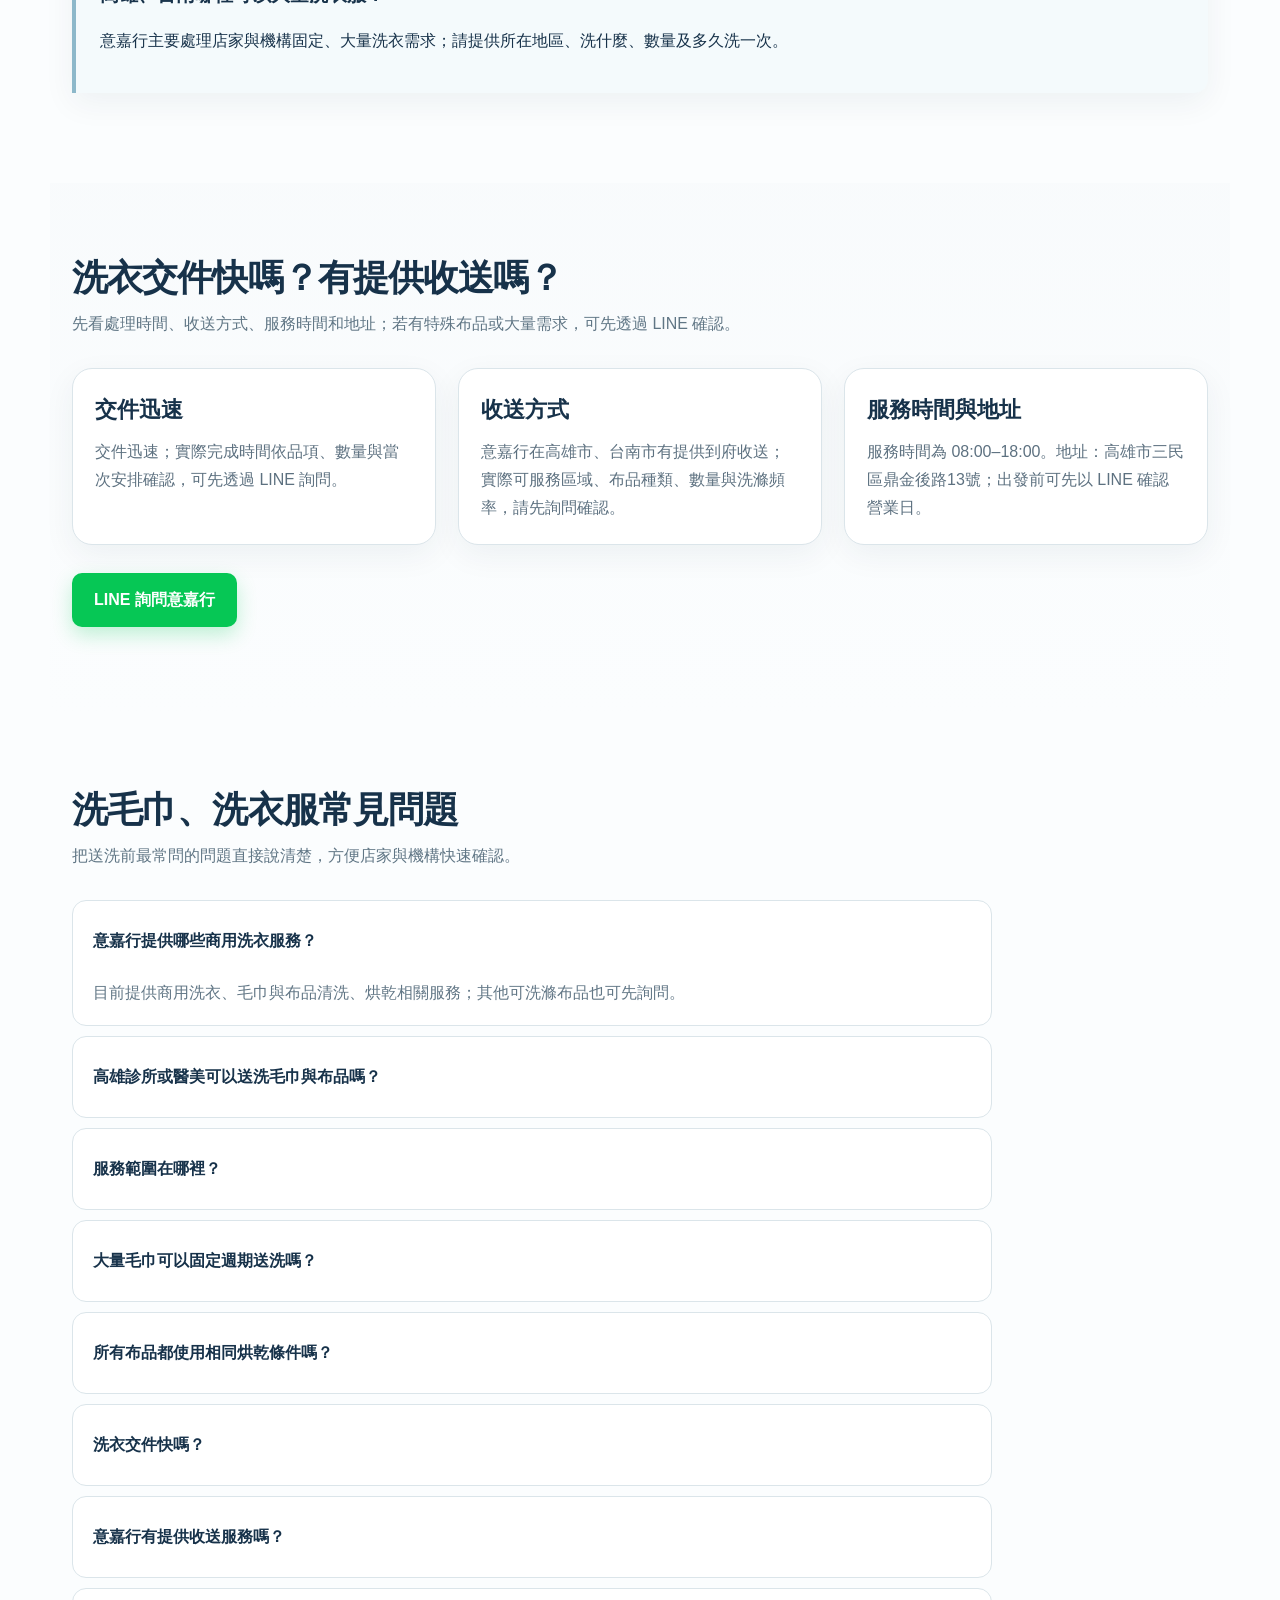
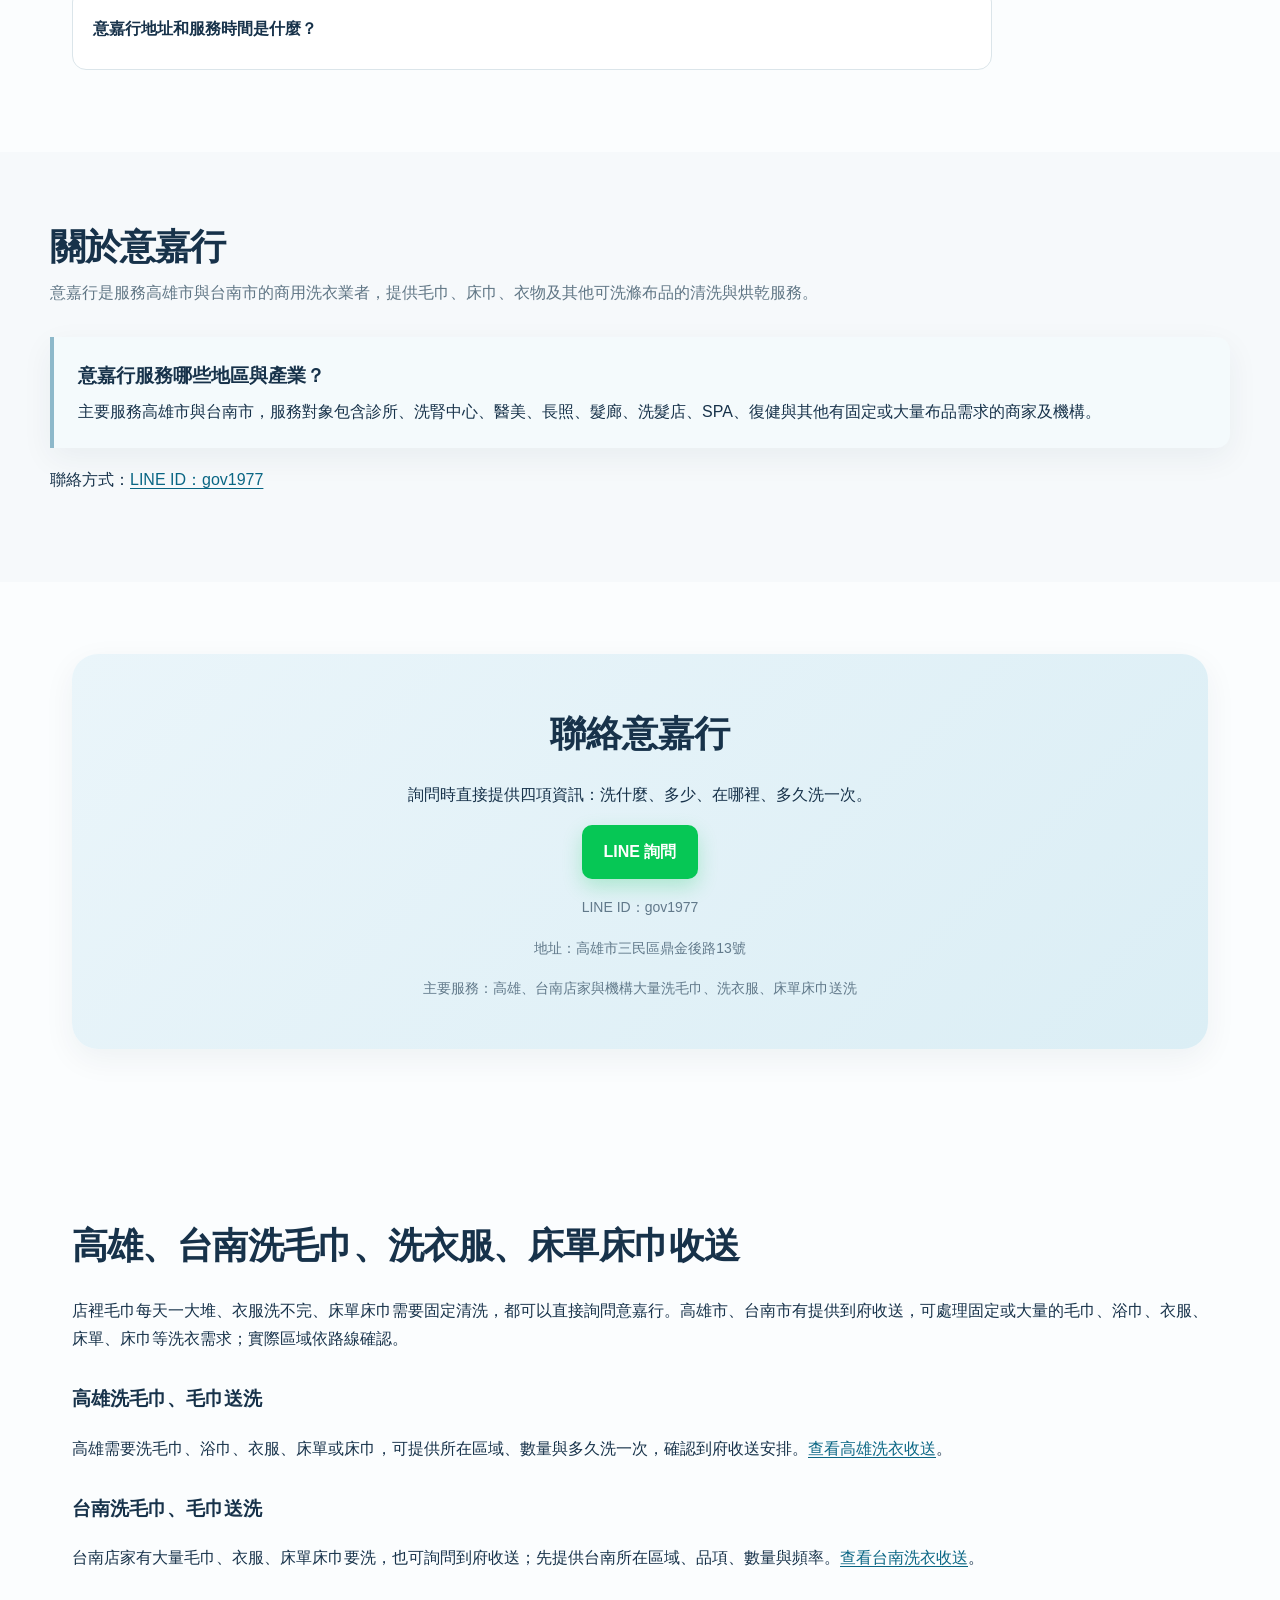
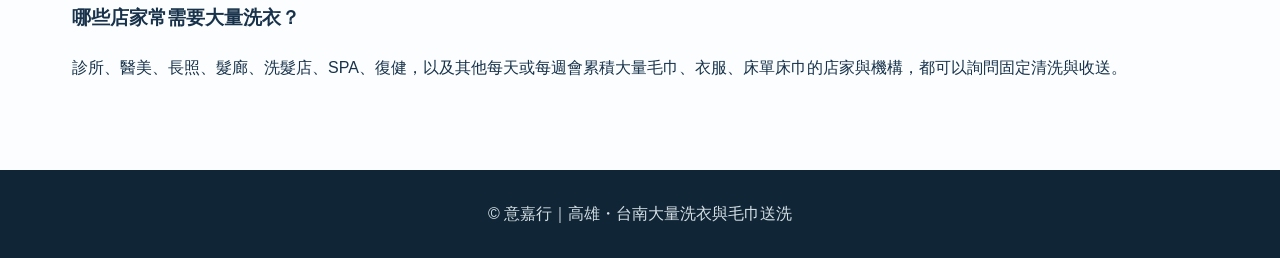
==== commit a0d731c0: "Improve homepage UI/UX and mobile conversion flow" ====
--- a/index.html
+++ b/index.html
@@ -380,6 +380,45 @@
           font-size: 37px;
         }
       }
+    
+      /* UI/UX Pro Max quality layer: conversion clarity, accessibility, responsive polish */
+      body { text-rendering: optimizeLegibility; }
+      .skip-link { position:absolute; left:12px; top:-60px; z-index:100; background:#fff; color:var(--ink); padding:10px 14px; border-radius:8px; box-shadow:var(--shadow); }
+      .skip-link:focus { top:12px; }
+      .nav-right a { min-height:44px; display:inline-flex; align-items:center; }
+      .pill, .btn { min-height:46px; display:inline-flex; align-items:center; justify-content:center; transition:transform .2s ease, box-shadow .2s ease, background .2s ease; }
+      .pill:hover, .btn:hover { transform:translateY(-2px); box-shadow:0 10px 24px rgba(23,50,74,.14); }
+      .trust-row { display:flex; gap:10px; flex-wrap:wrap; margin-top:22px; }
+      .trust-chip { display:inline-flex; align-items:center; min-height:36px; padding:7px 12px; border:1px solid rgba(23,50,74,.14); border-radius:999px; background:rgba(255,255,255,.72); color:#38586b; font-size:14px; font-weight:700; }
+      .section:nth-of-type(even):not(.band):not(.need) { background:linear-gradient(180deg,rgba(246,249,251,.55),rgba(255,255,255,0)); }
+      .head h2 { letter-spacing:-.025em; }
+      .card, .industry, .answer, .contact { box-shadow:0 10px 32px rgba(23,50,74,.06); }
+      .faq details { background:#fff; padding:18px 20px; margin:10px 0; border:1px solid var(--line); border-radius:14px; }
+      .faq summary { min-height:44px; display:flex; align-items:center; }
+      .intent-guide { max-width:1180px; margin:0 auto; padding:72px 22px; }
+      .intent-guide h2 { font-size:36px; line-height:1.25; letter-spacing:-.025em; }
+      .intent-guide h3 { margin-top:30px; }
+      .intent-guide a, .answer a, .text-link { color:#0a6684; text-decoration:underline; text-decoration-thickness:1px; text-underline-offset:3px; }
+      .mobile-cta { display:none; }
+      @media (max-width:820px) {
+        body { padding-bottom:76px; }
+        .brand { font-size:23px; }
+        .nav { padding:12px 18px; }
+        .hero-grid { gap:30px; padding-bottom:56px; }
+        .hero p { font-size:17px; }
+        .visual { transform:none; border-radius:20px; }
+        .actions .btn { flex:1 1 180px; }
+        .mobile-cta { position:fixed; display:grid; grid-template-columns:1fr 1fr; gap:8px; left:0; right:0; bottom:0; z-index:40; padding:10px 12px calc(10px + env(safe-area-inset-bottom)); background:rgba(255,255,255,.96); border-top:1px solid var(--line); backdrop-filter:blur(14px); }
+        .mobile-cta a { min-height:48px; border-radius:10px; display:flex; align-items:center; justify-content:center; font-weight:800; }
+        .mobile-cta .primary { background:#06c755; color:#fff; }
+        .mobile-cta .secondary { background:var(--ink); color:#fff; }
+      }
+      @media (max-width:560px) {
+        .hero h1 { font-size:clamp(34px,10vw,42px); }
+        .section, .intent-guide { padding:48px 18px; }
+        .head h2, .contact h2, .intent-guide h2 { font-size:30px; }
+        .contact { border-radius:20px; }
+      }
     </style>
     <script type="application/ld+json">
 {
@@ -555,7 +594,7 @@
 }
 </script>
   </head>
-  <body>
+  <body>\n    <a class="skip-link" href="#service">跳到主要內容</a>
     <div class="top">
       <div class="nav">
         <a class="brand" href="#top">意嘉行</a>
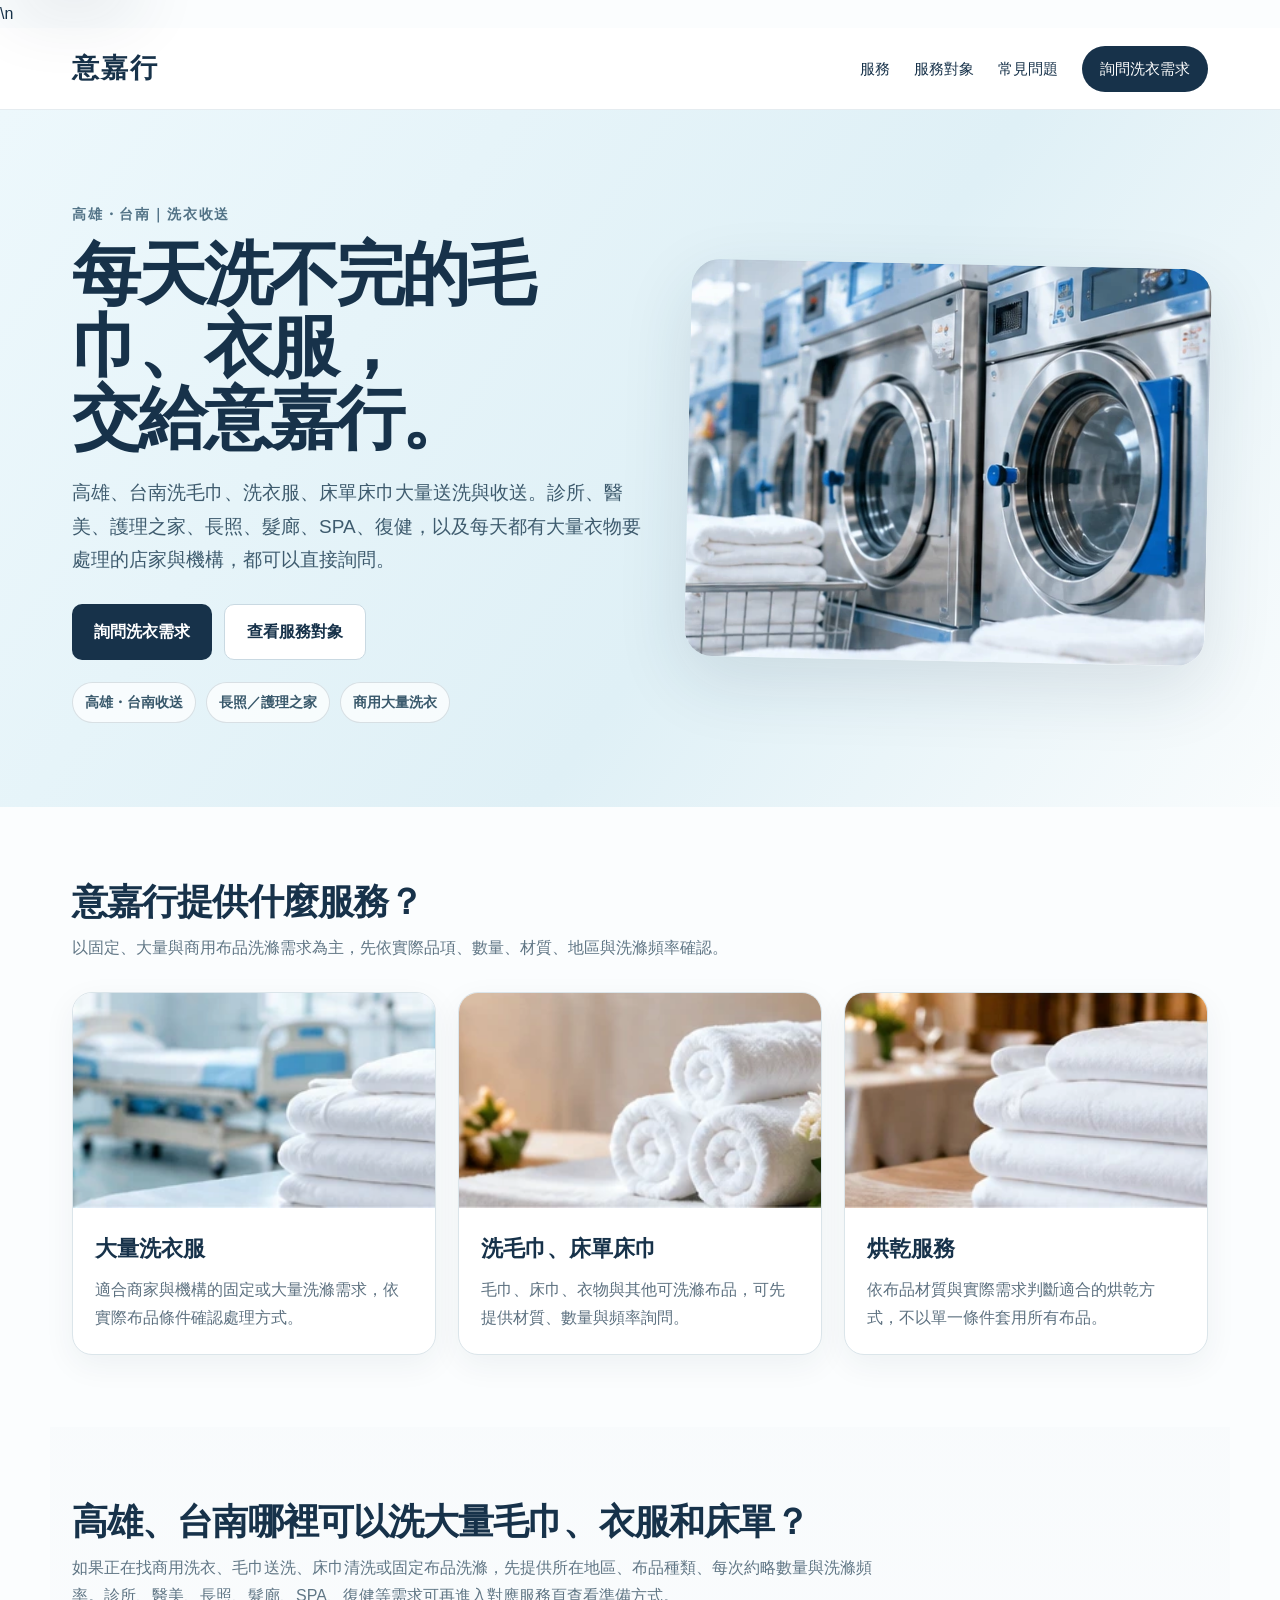
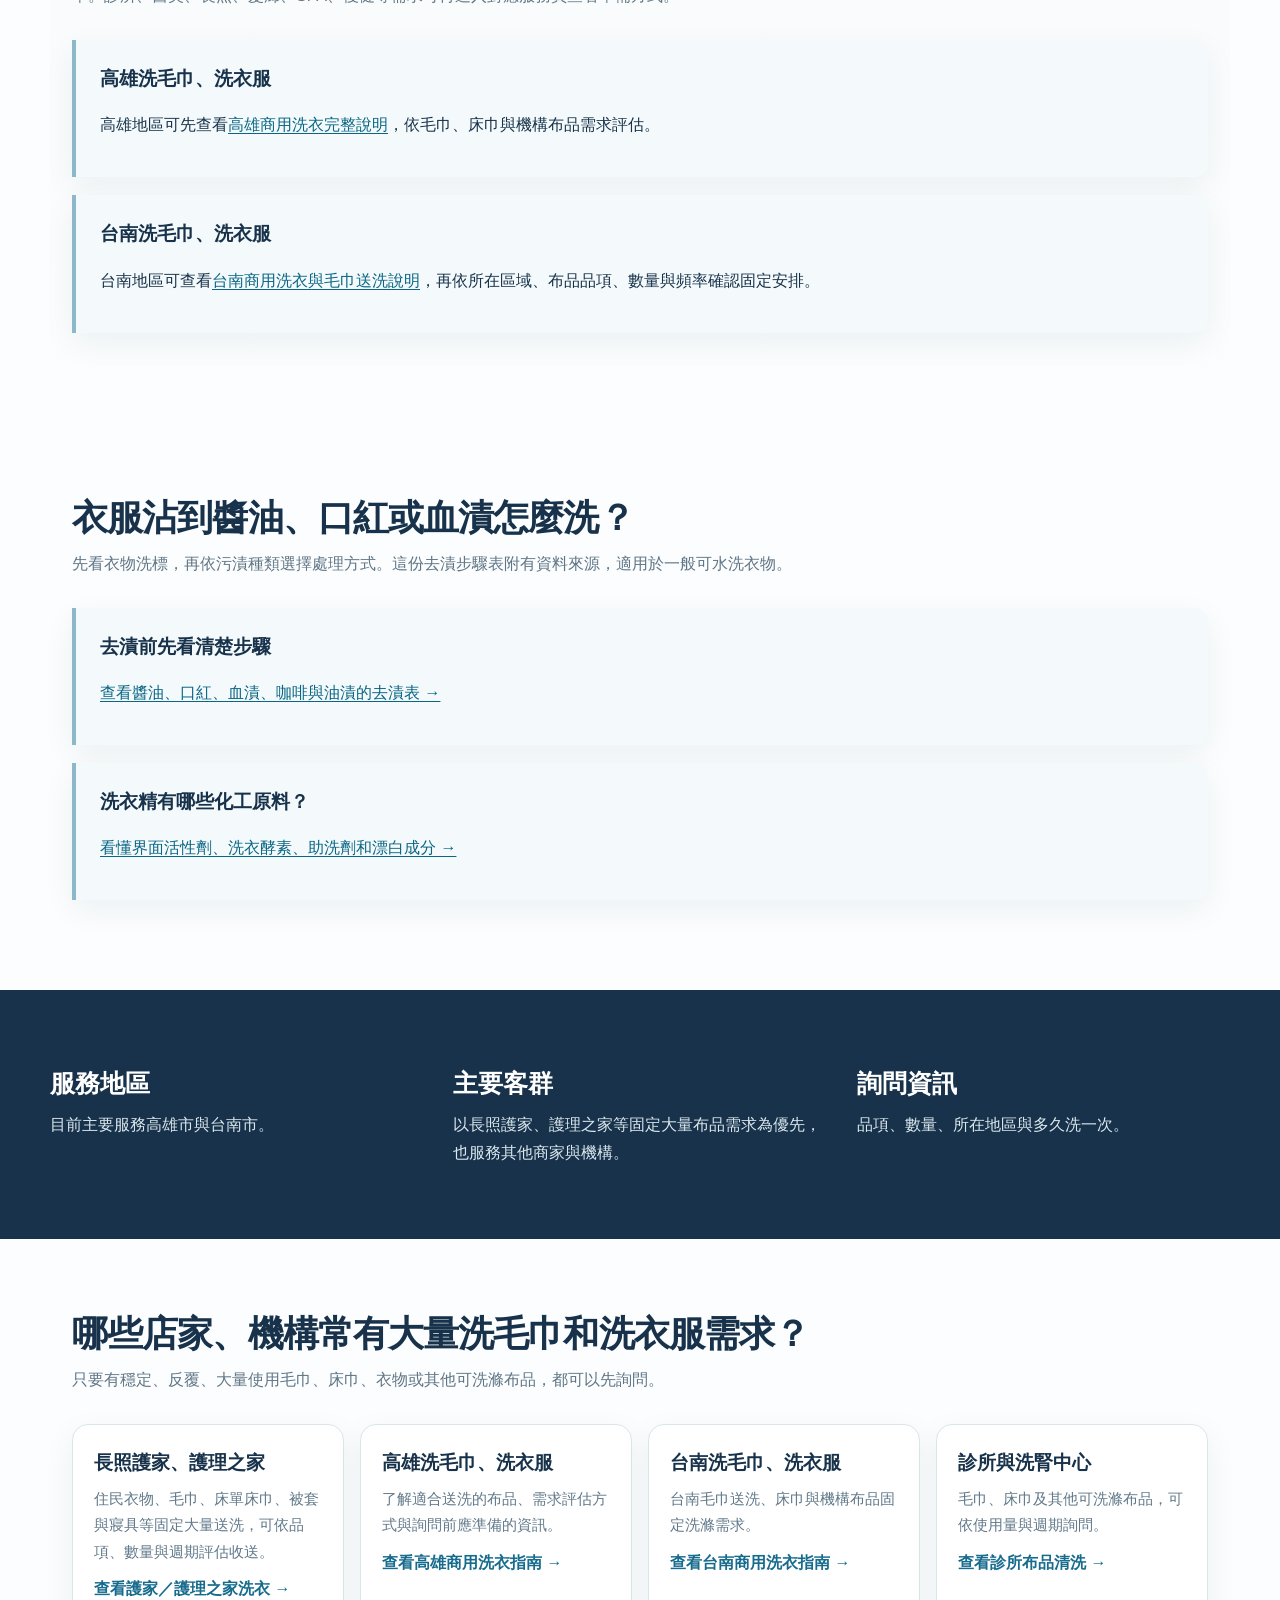
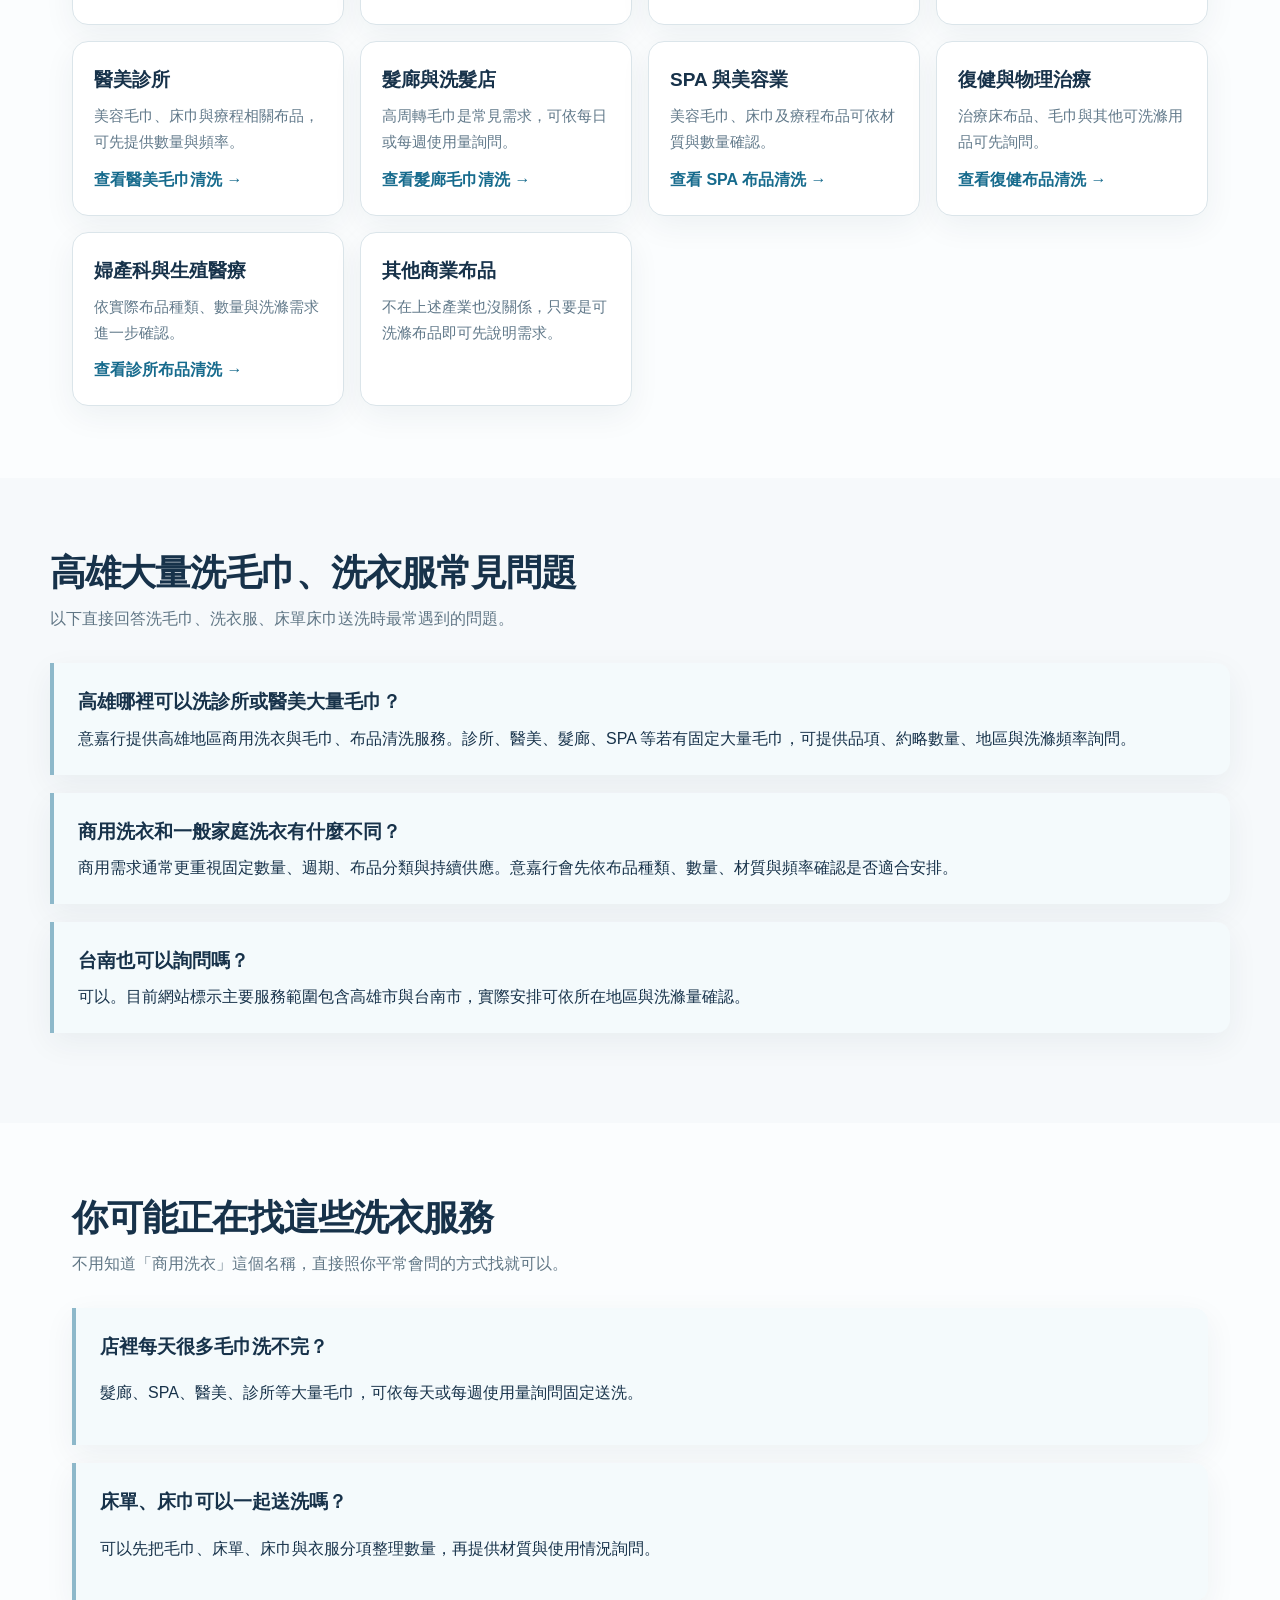
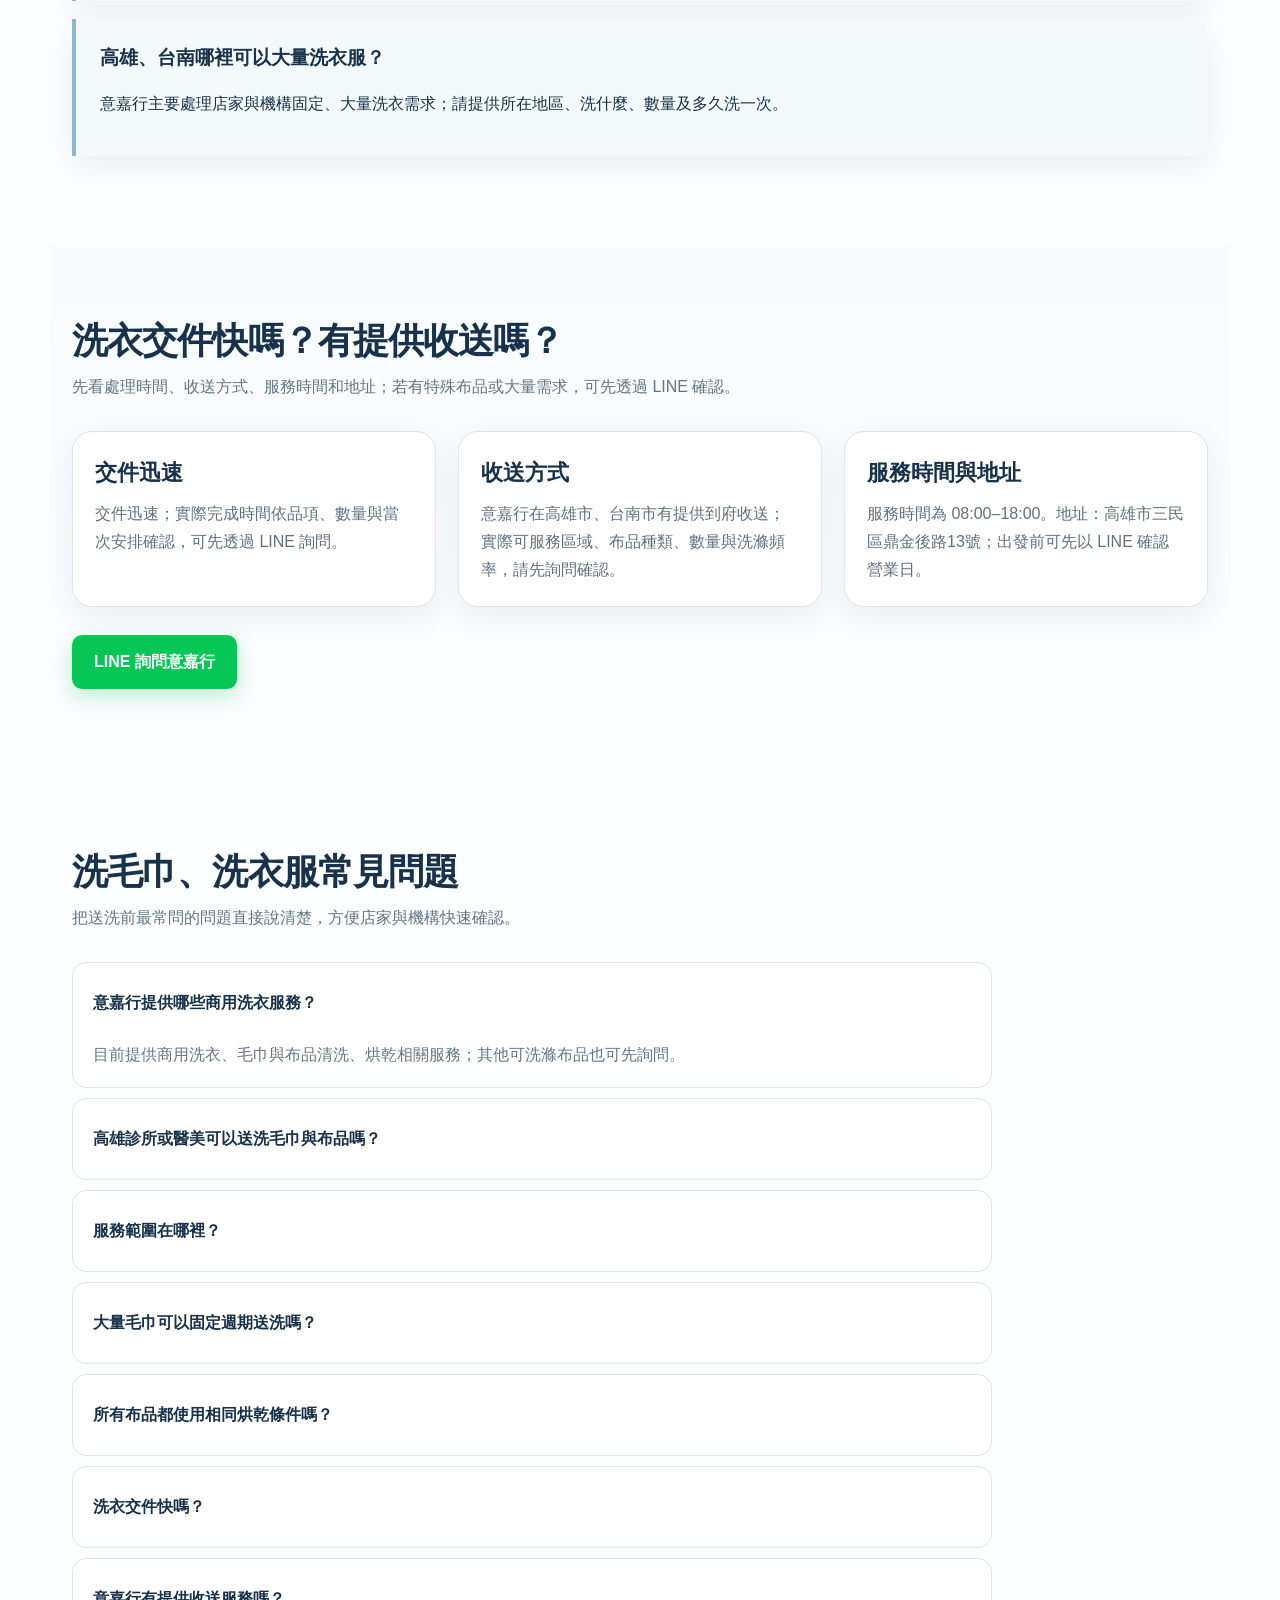
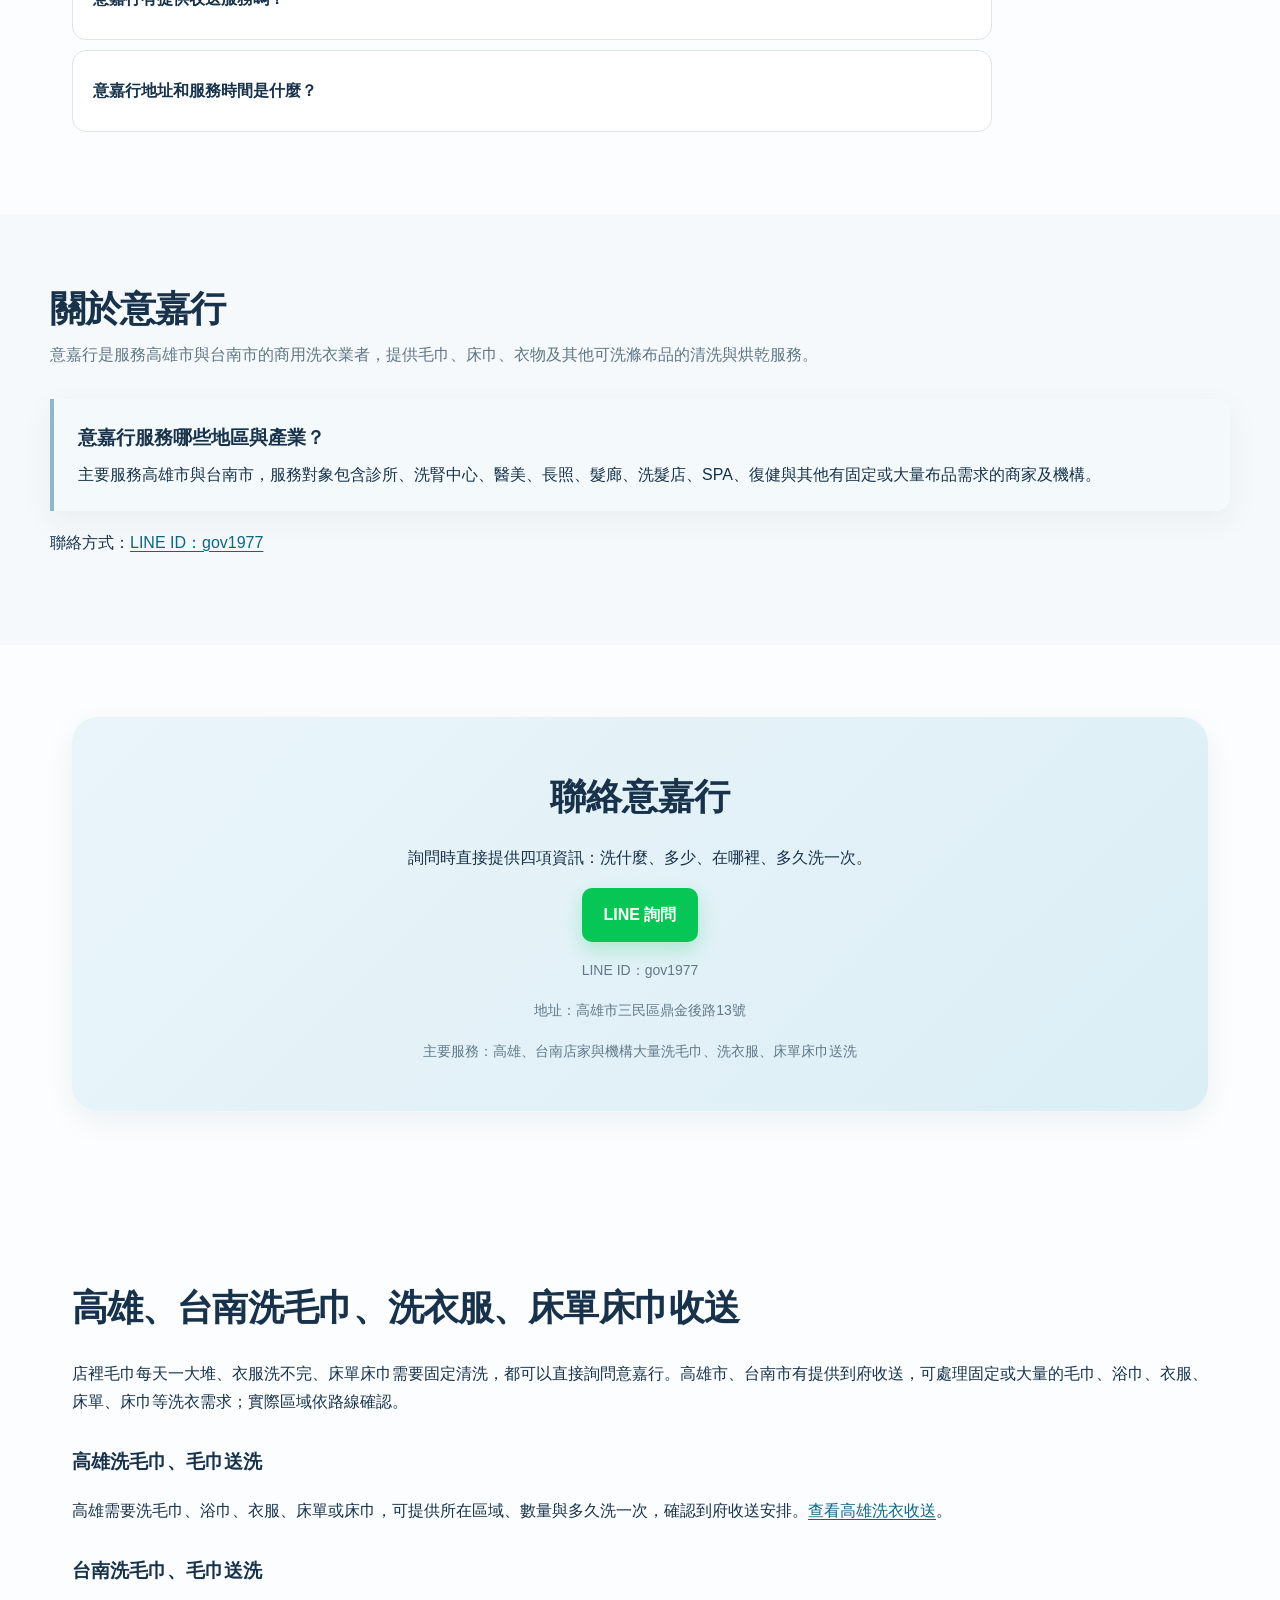
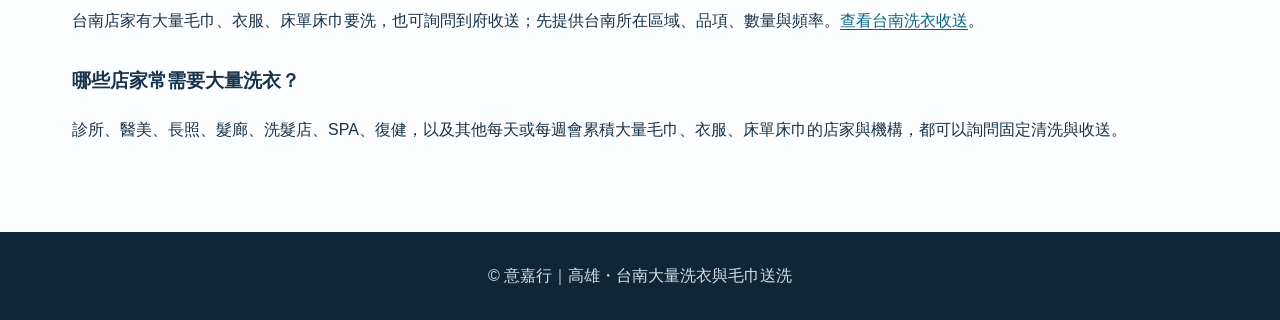
==== commit 1d5d43d0: "Add homepage service trust cues" ====
--- a/index.html
+++ b/index.html
@@ -617,6 +617,11 @@
             <a class="btn" href="#contact">詢問洗衣需求</a
             ><a class="btn alt" href="#industries">查看服務對象</a>
           </div>
+          <div class="trust-row" aria-label="服務重點">
+            <span class="trust-chip">高雄・台南收送</span>
+            <span class="trust-chip">長照／護理之家</span>
+            <span class="trust-chip">商用大量洗衣</span>
+          </div>
         </div>
         <div class="visual">
           <img
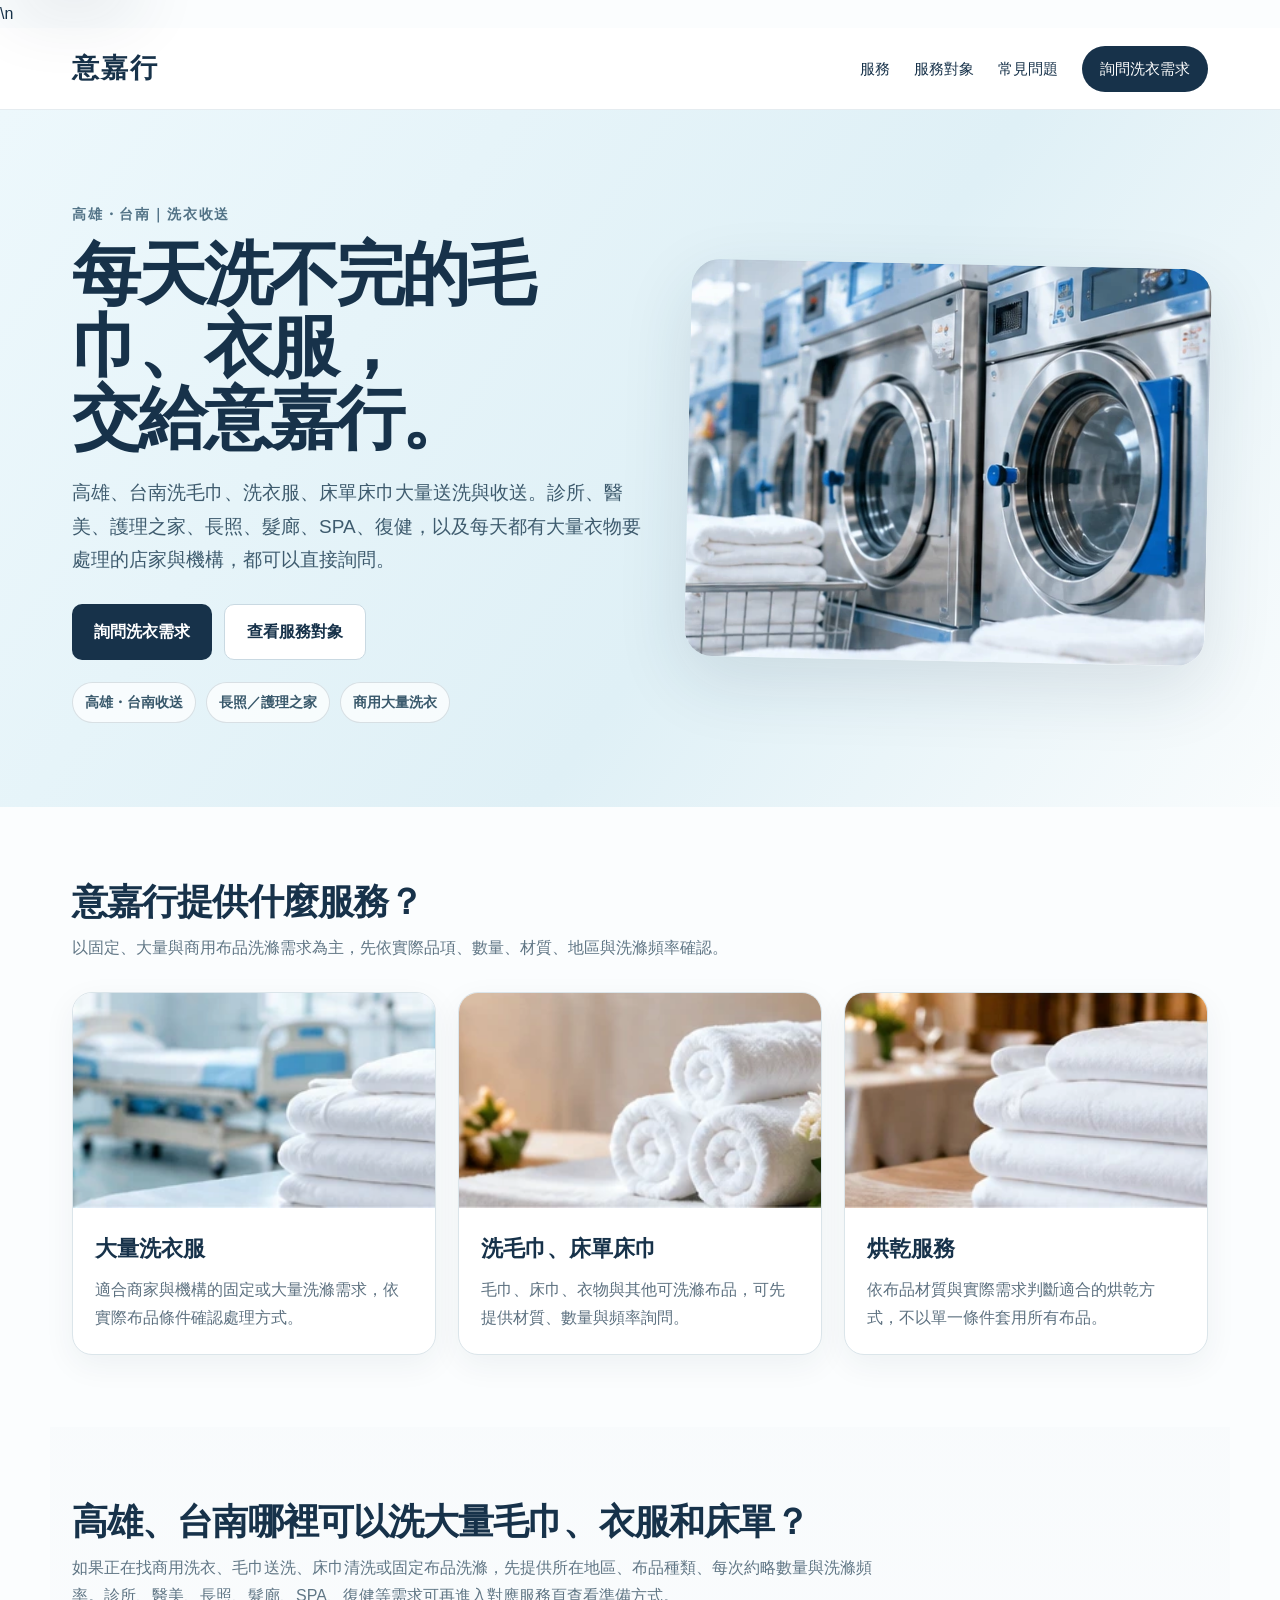
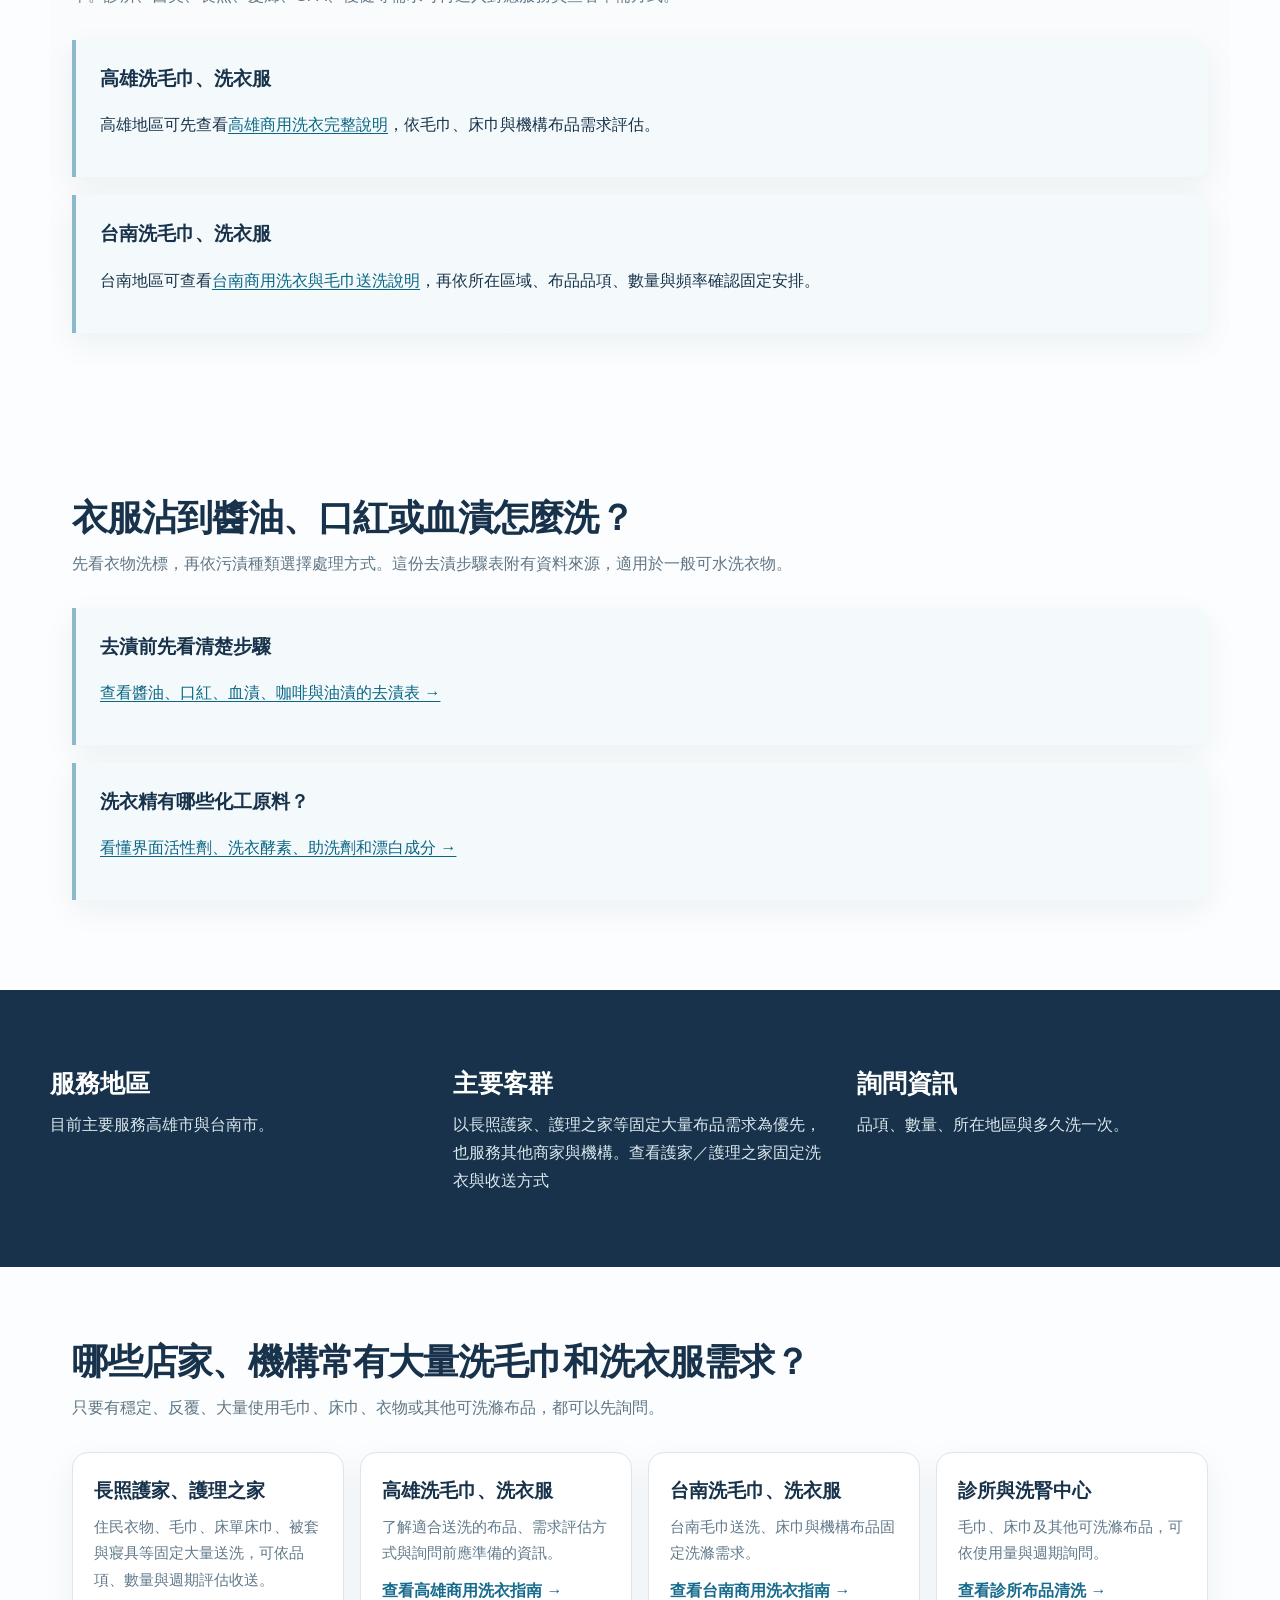
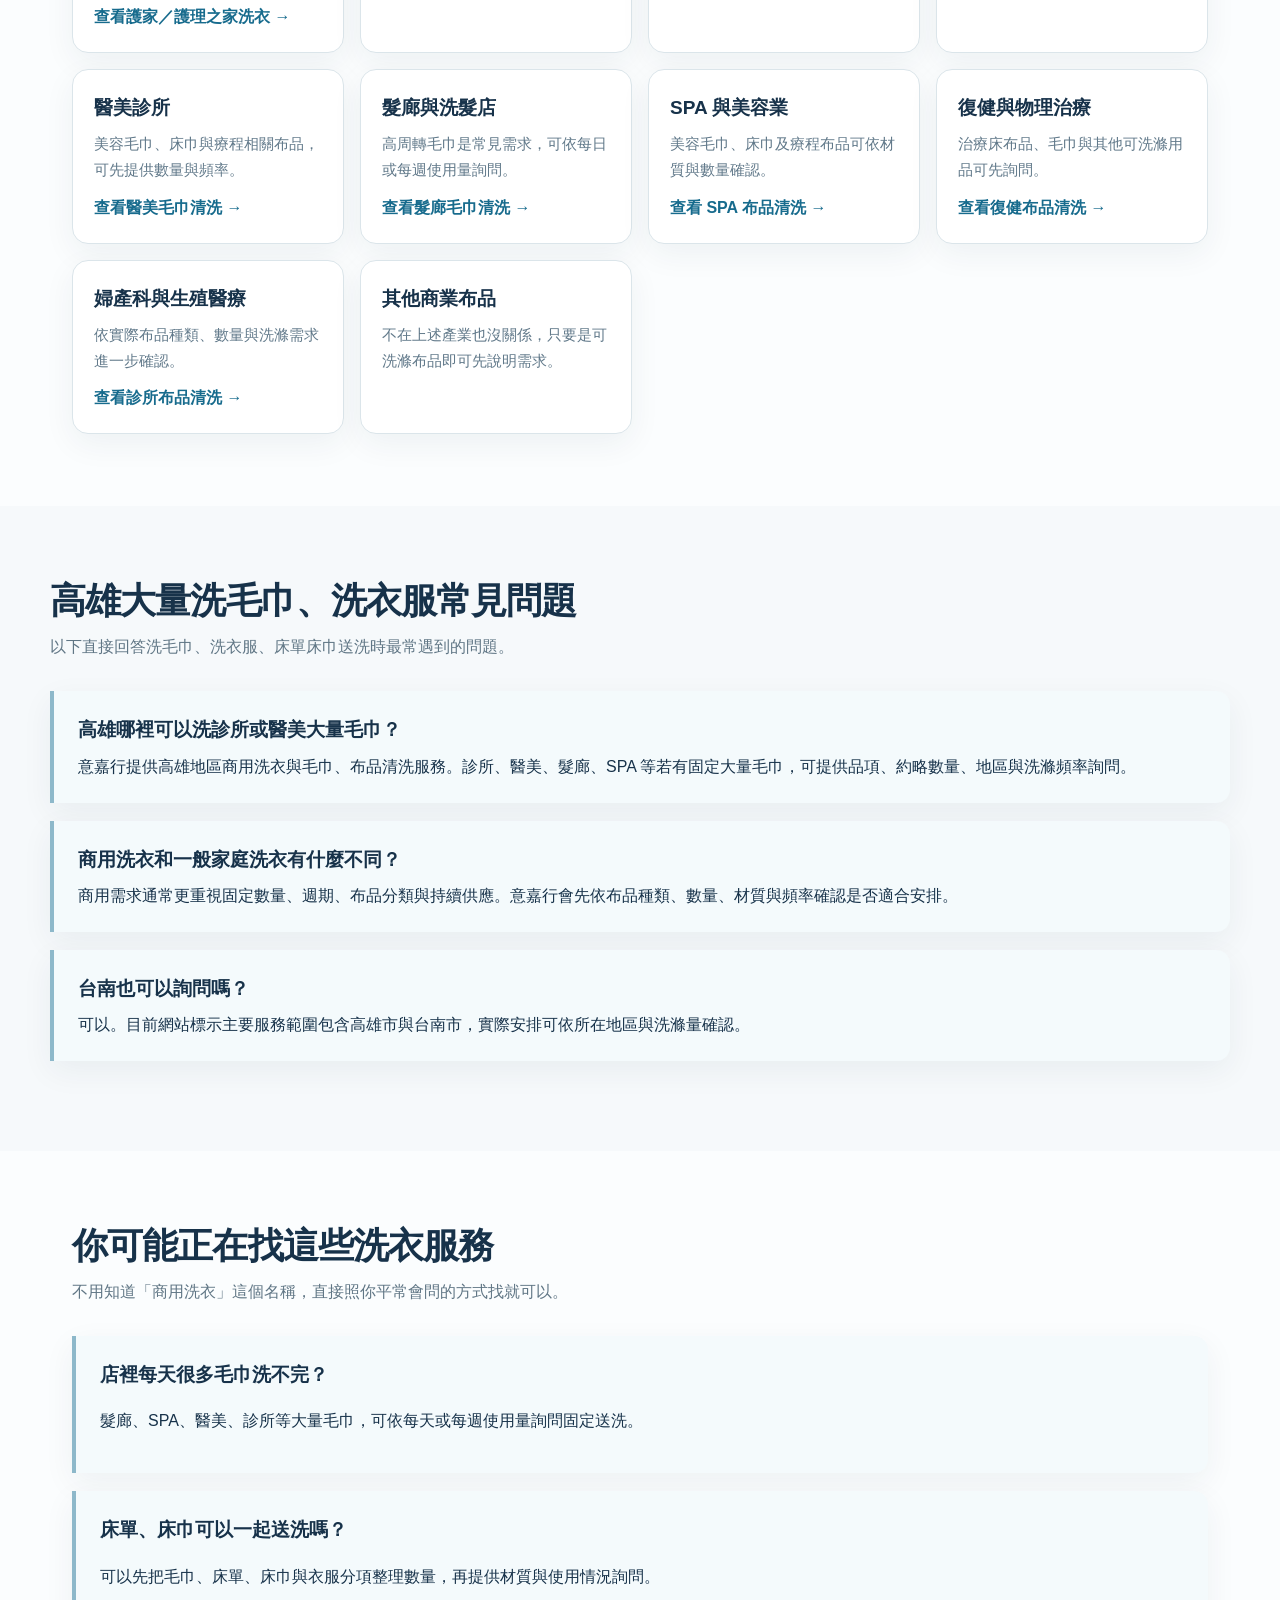
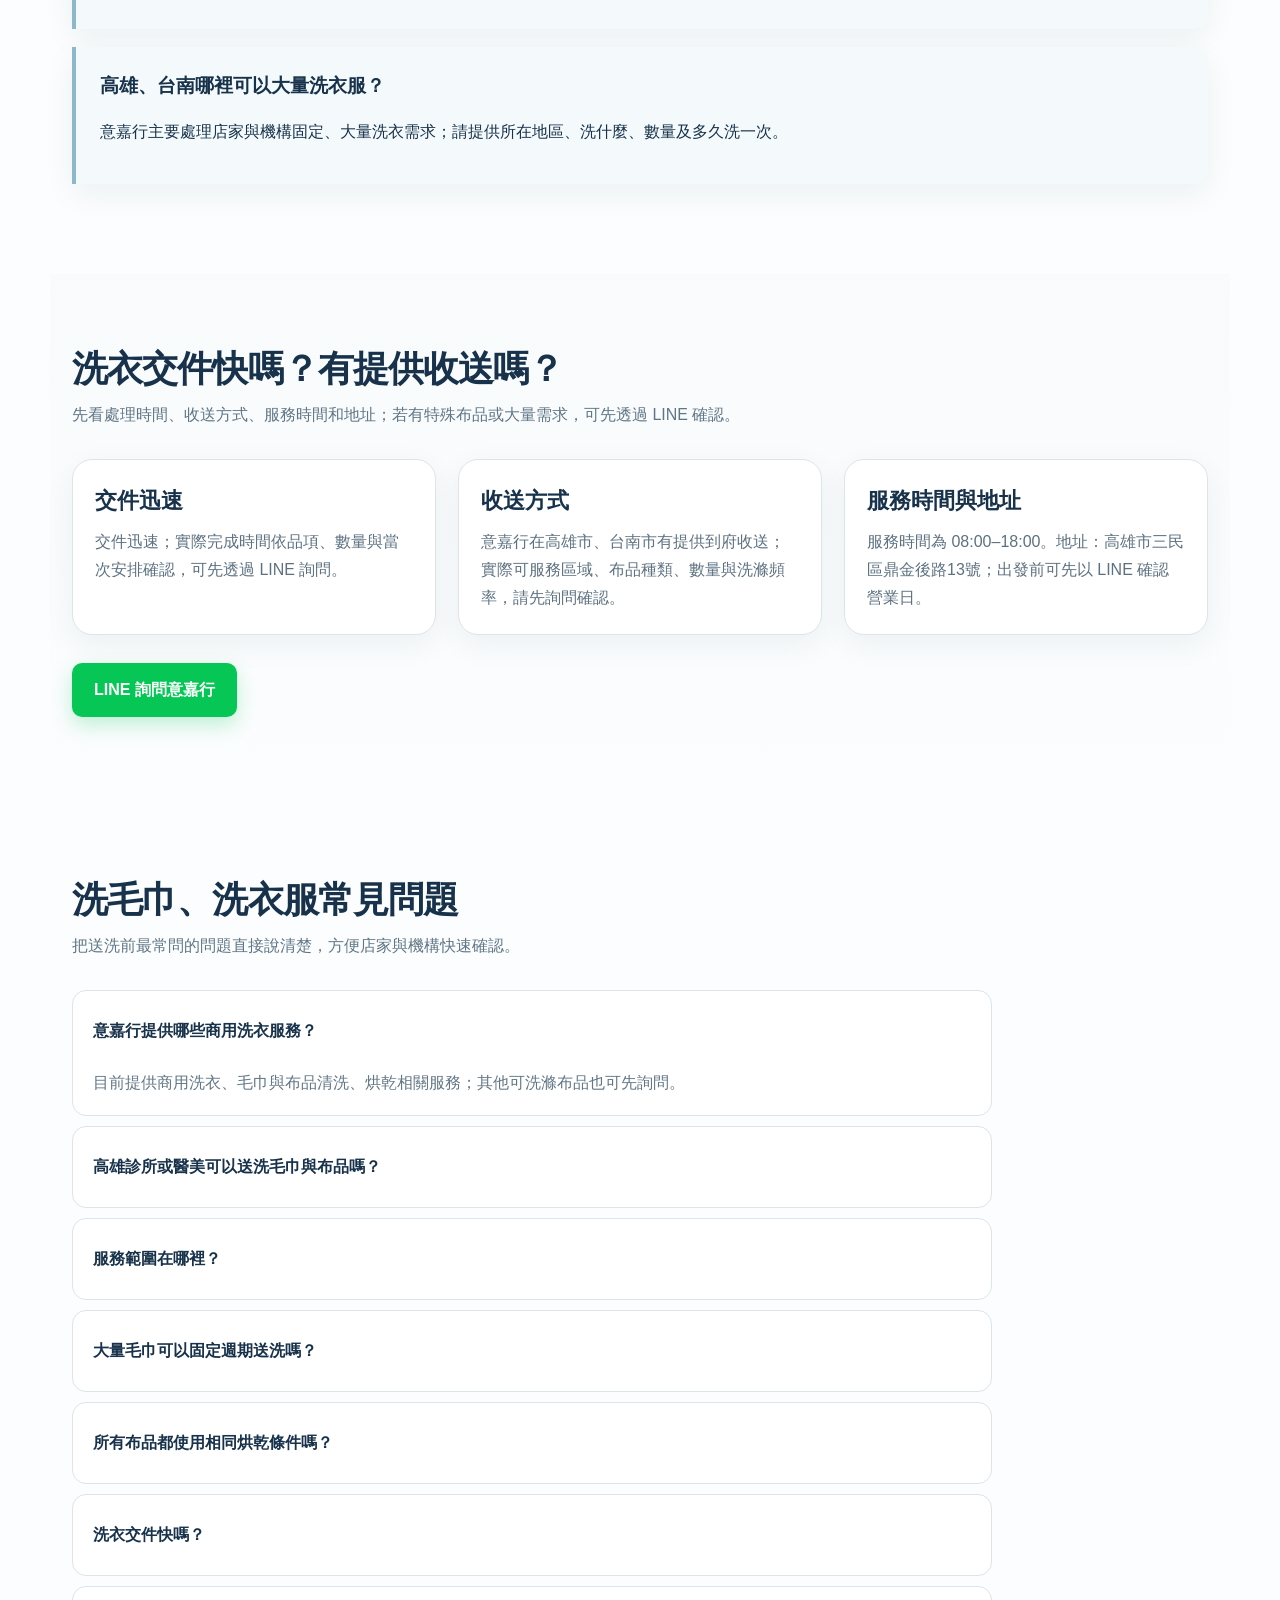
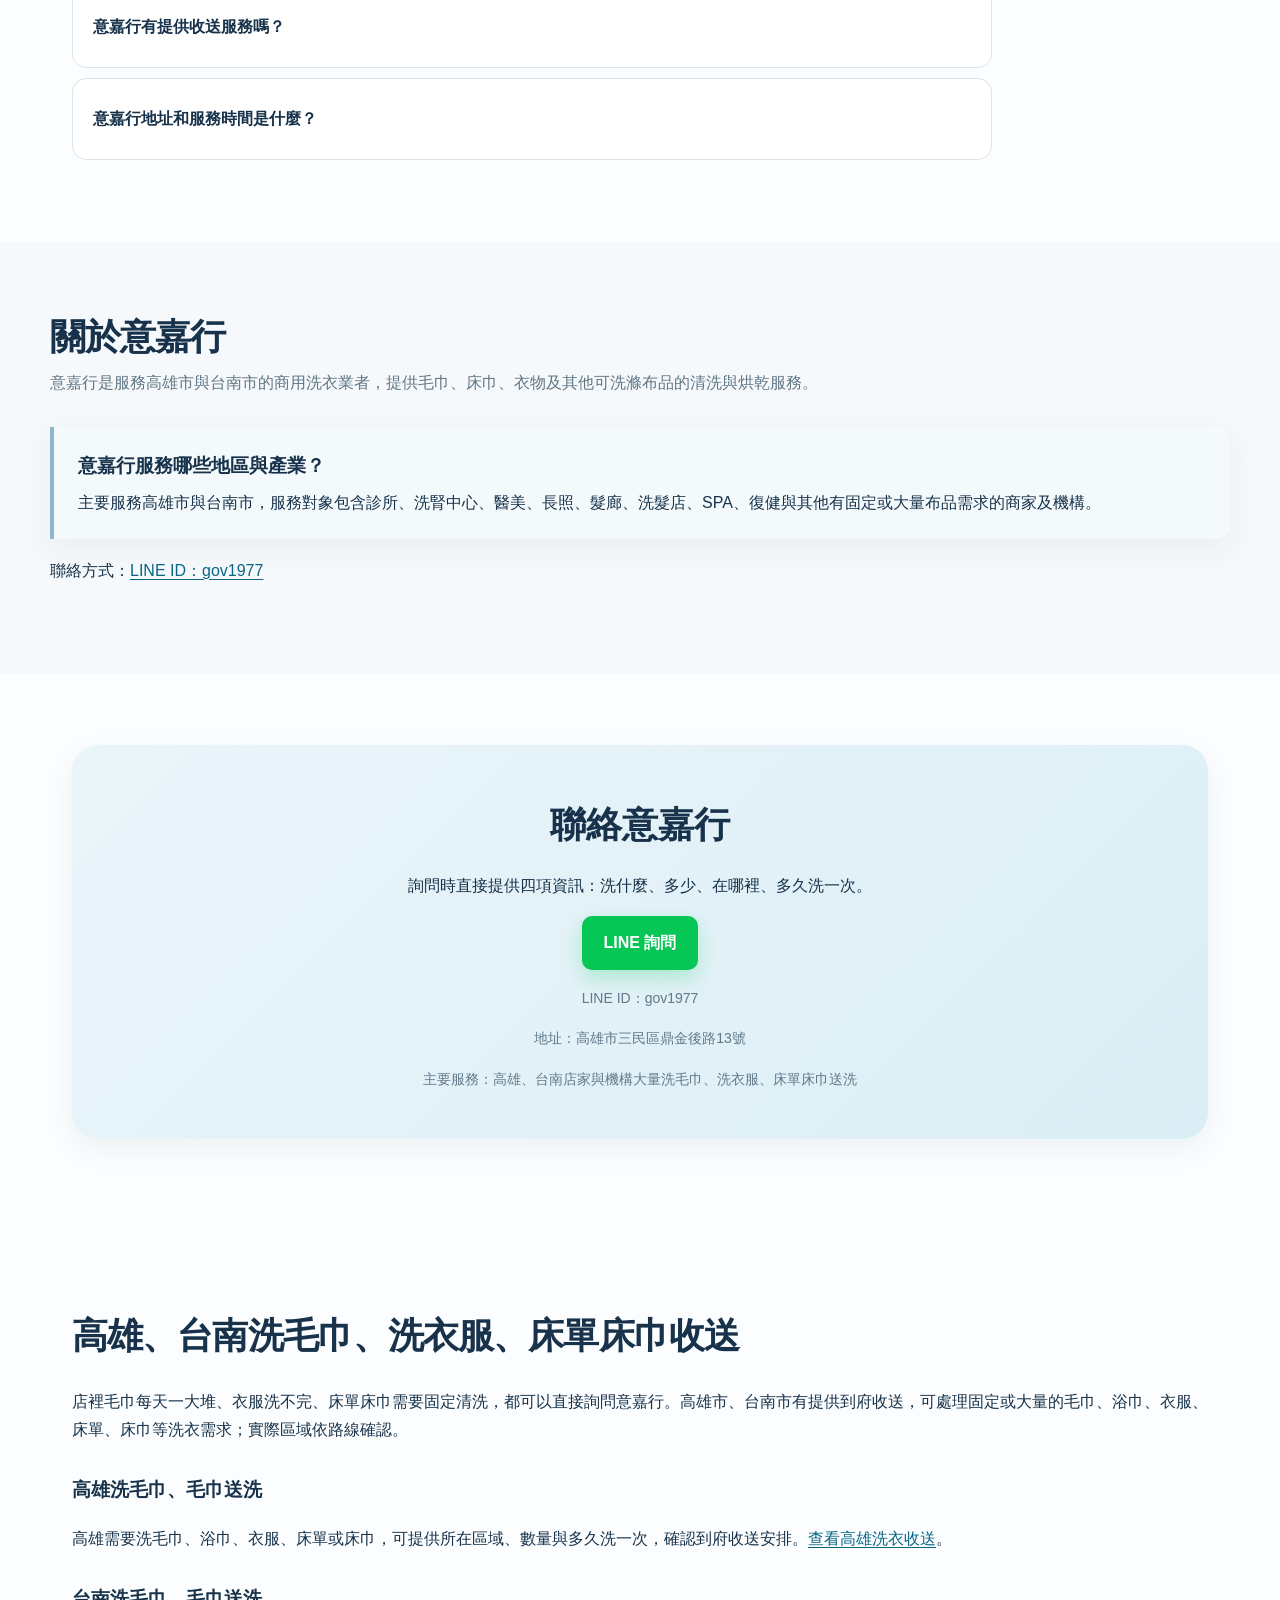
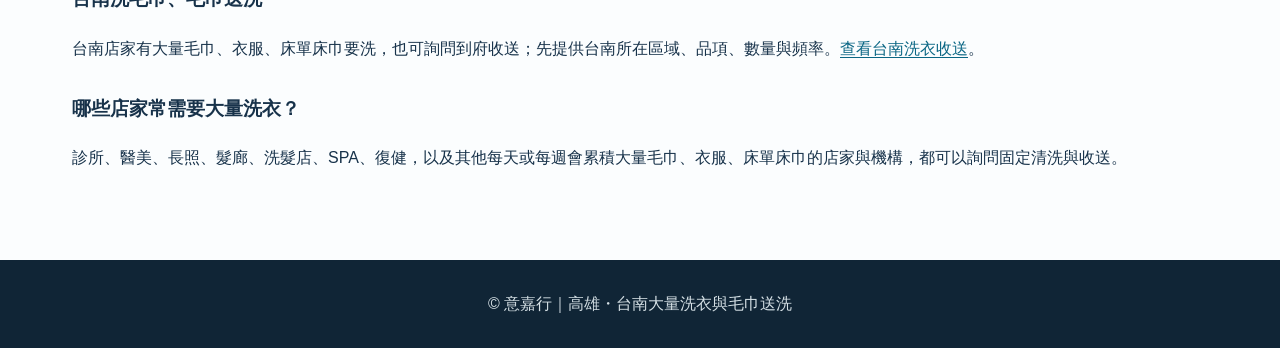
==== commit 40ccc782: "seo: surface long-term care link in homepage priority section" ====
--- a/index.html
+++ b/index.html
@@ -734,7 +734,7 @@
           </div>
           <div class="fact">
             <b>主要客群</b>
-            <p>以長照護家、護理之家等固定大量布品需求為優先，也服務其他商家與機構。</p>
+            <p>以長照護家、護理之家等固定大量布品需求為優先，也服務其他商家與機構。<a href="longterm-care-laundry.html">查看護家／護理之家固定洗衣與收送方式</a></p>
           </div>
           <div class="fact">
             <b>詢問資訊</b>
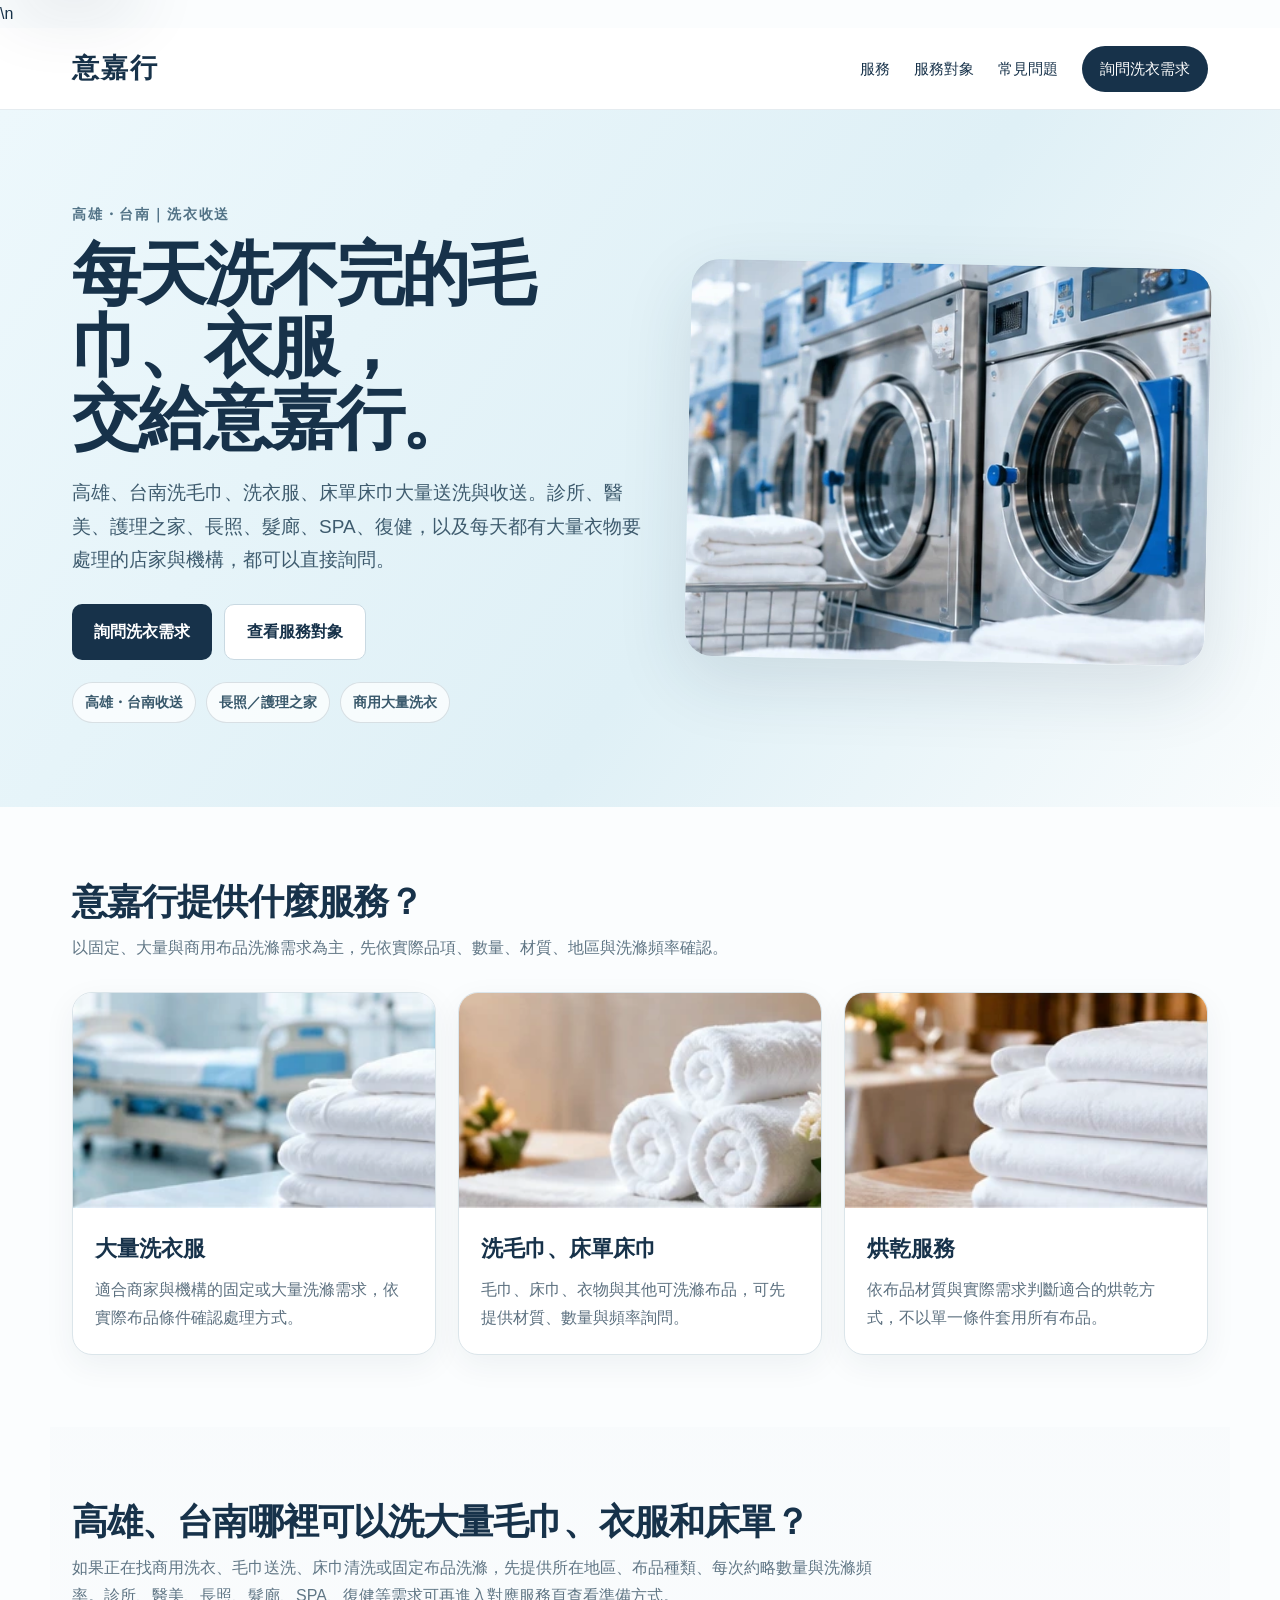
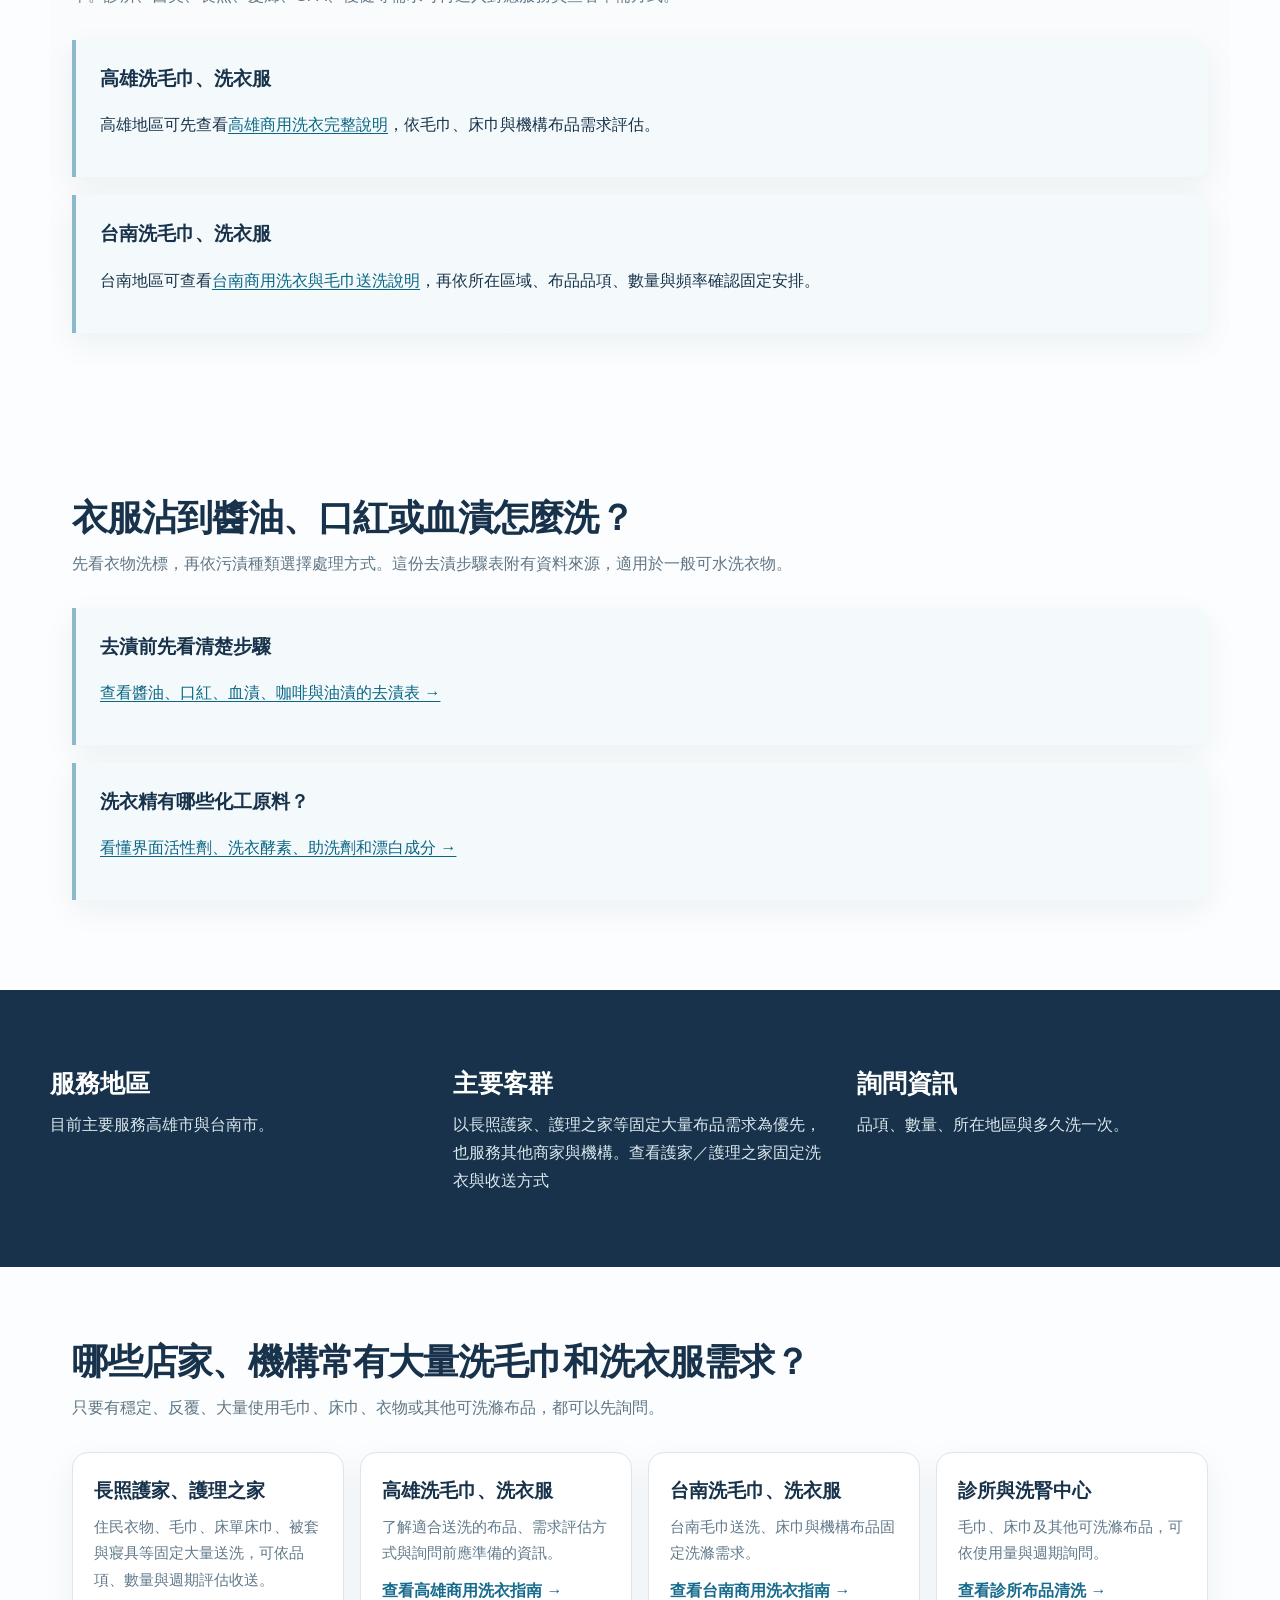
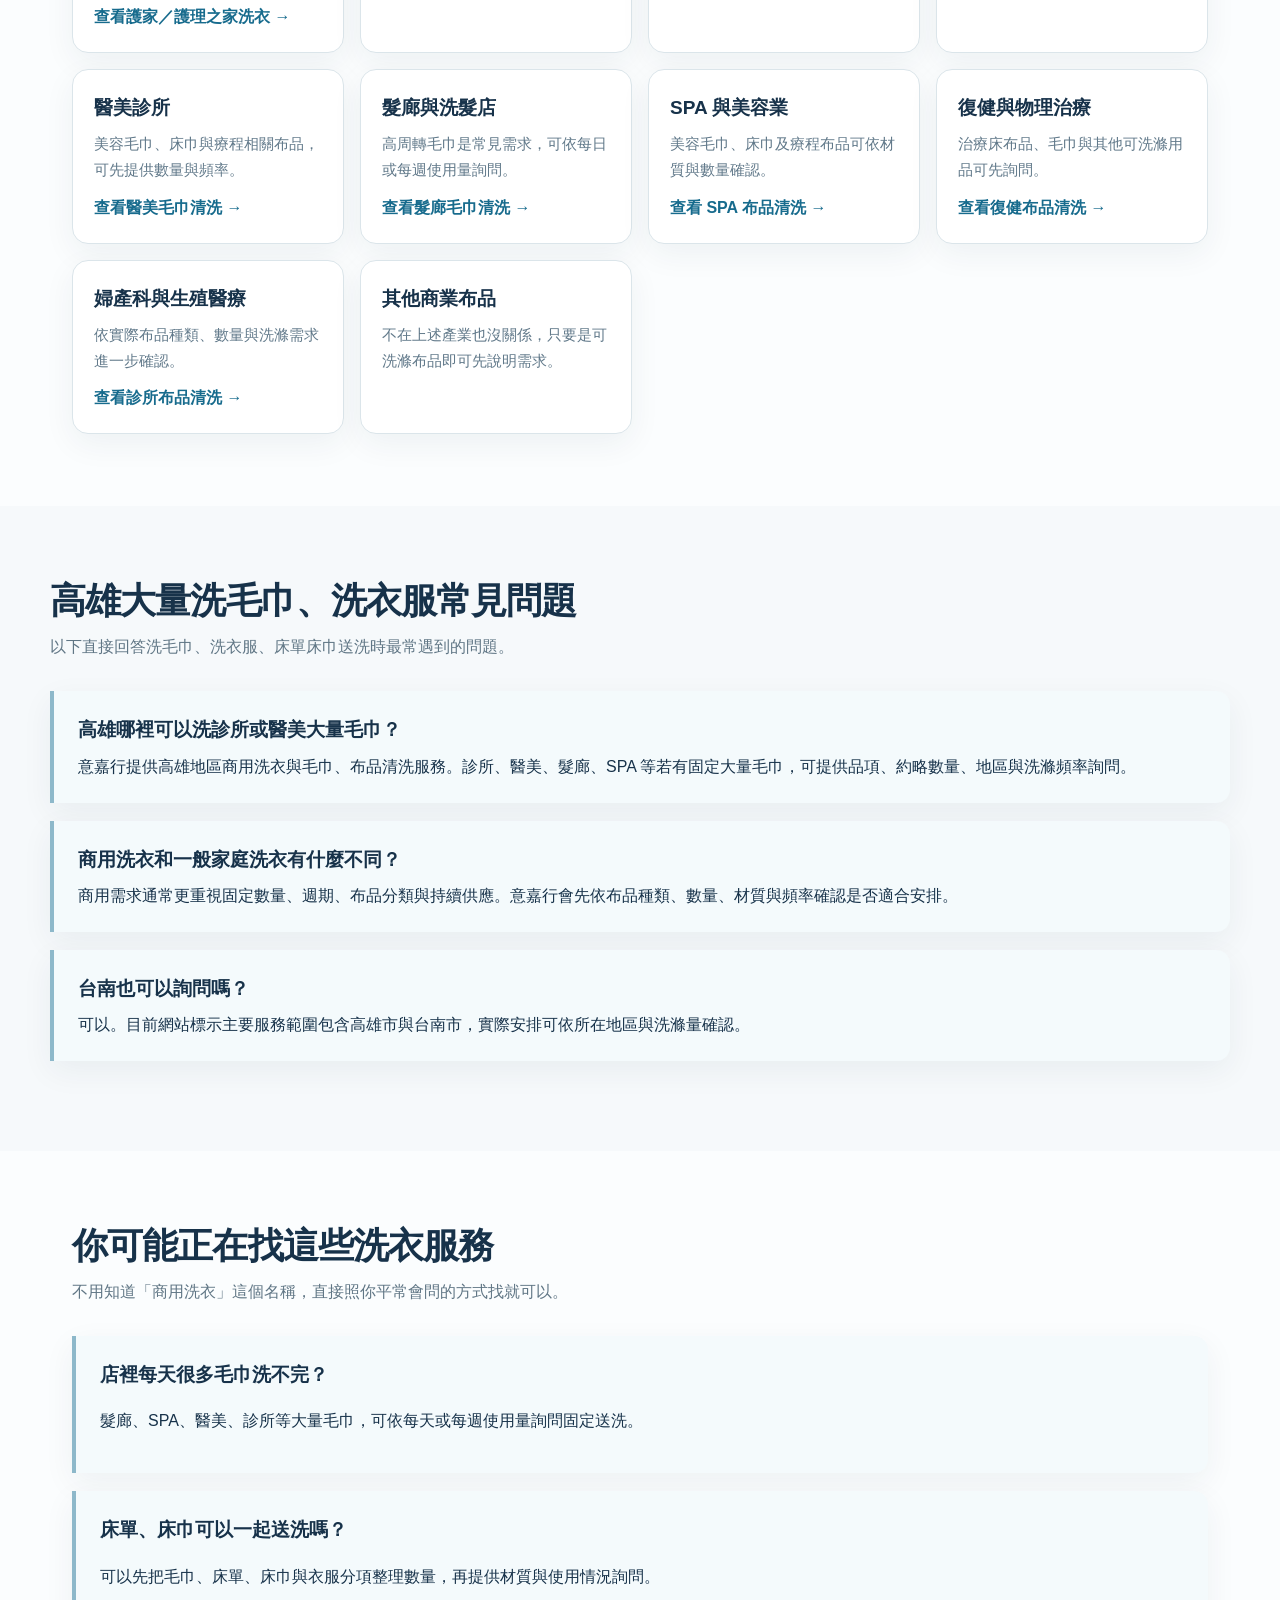
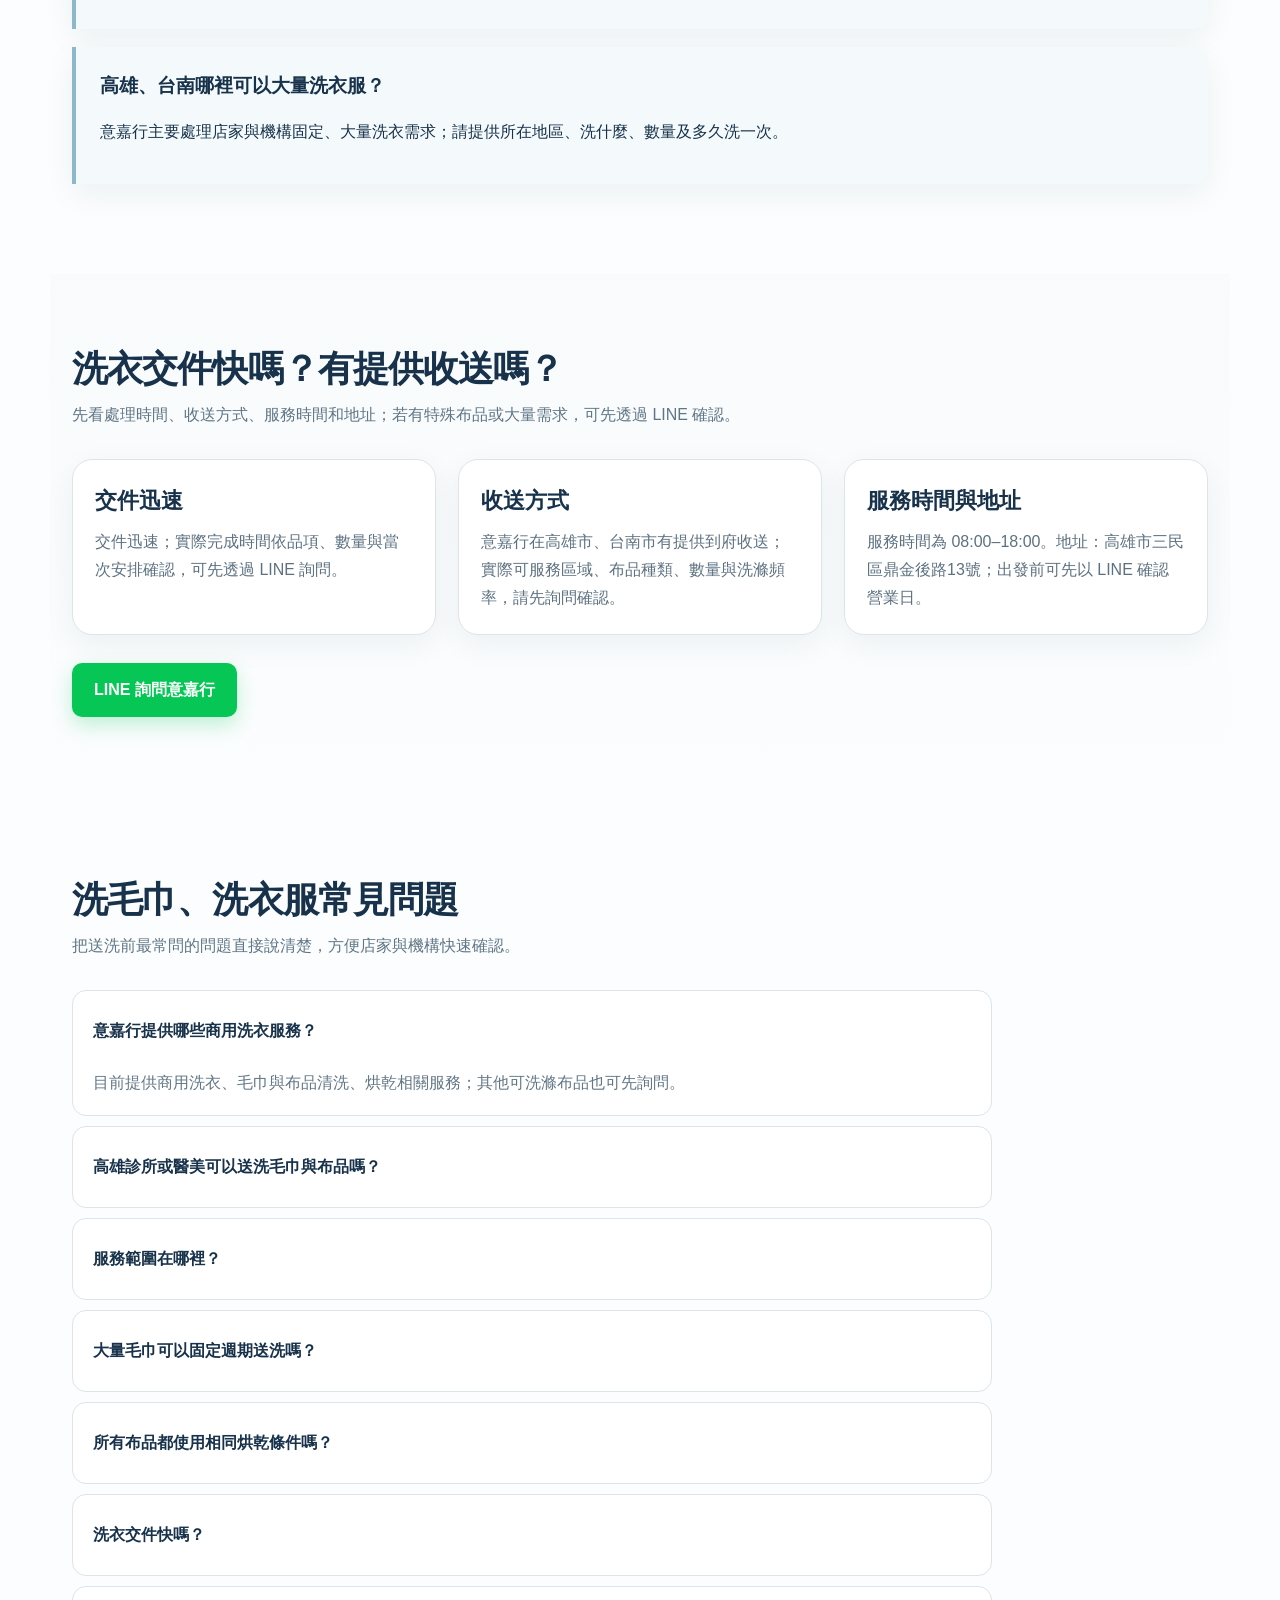
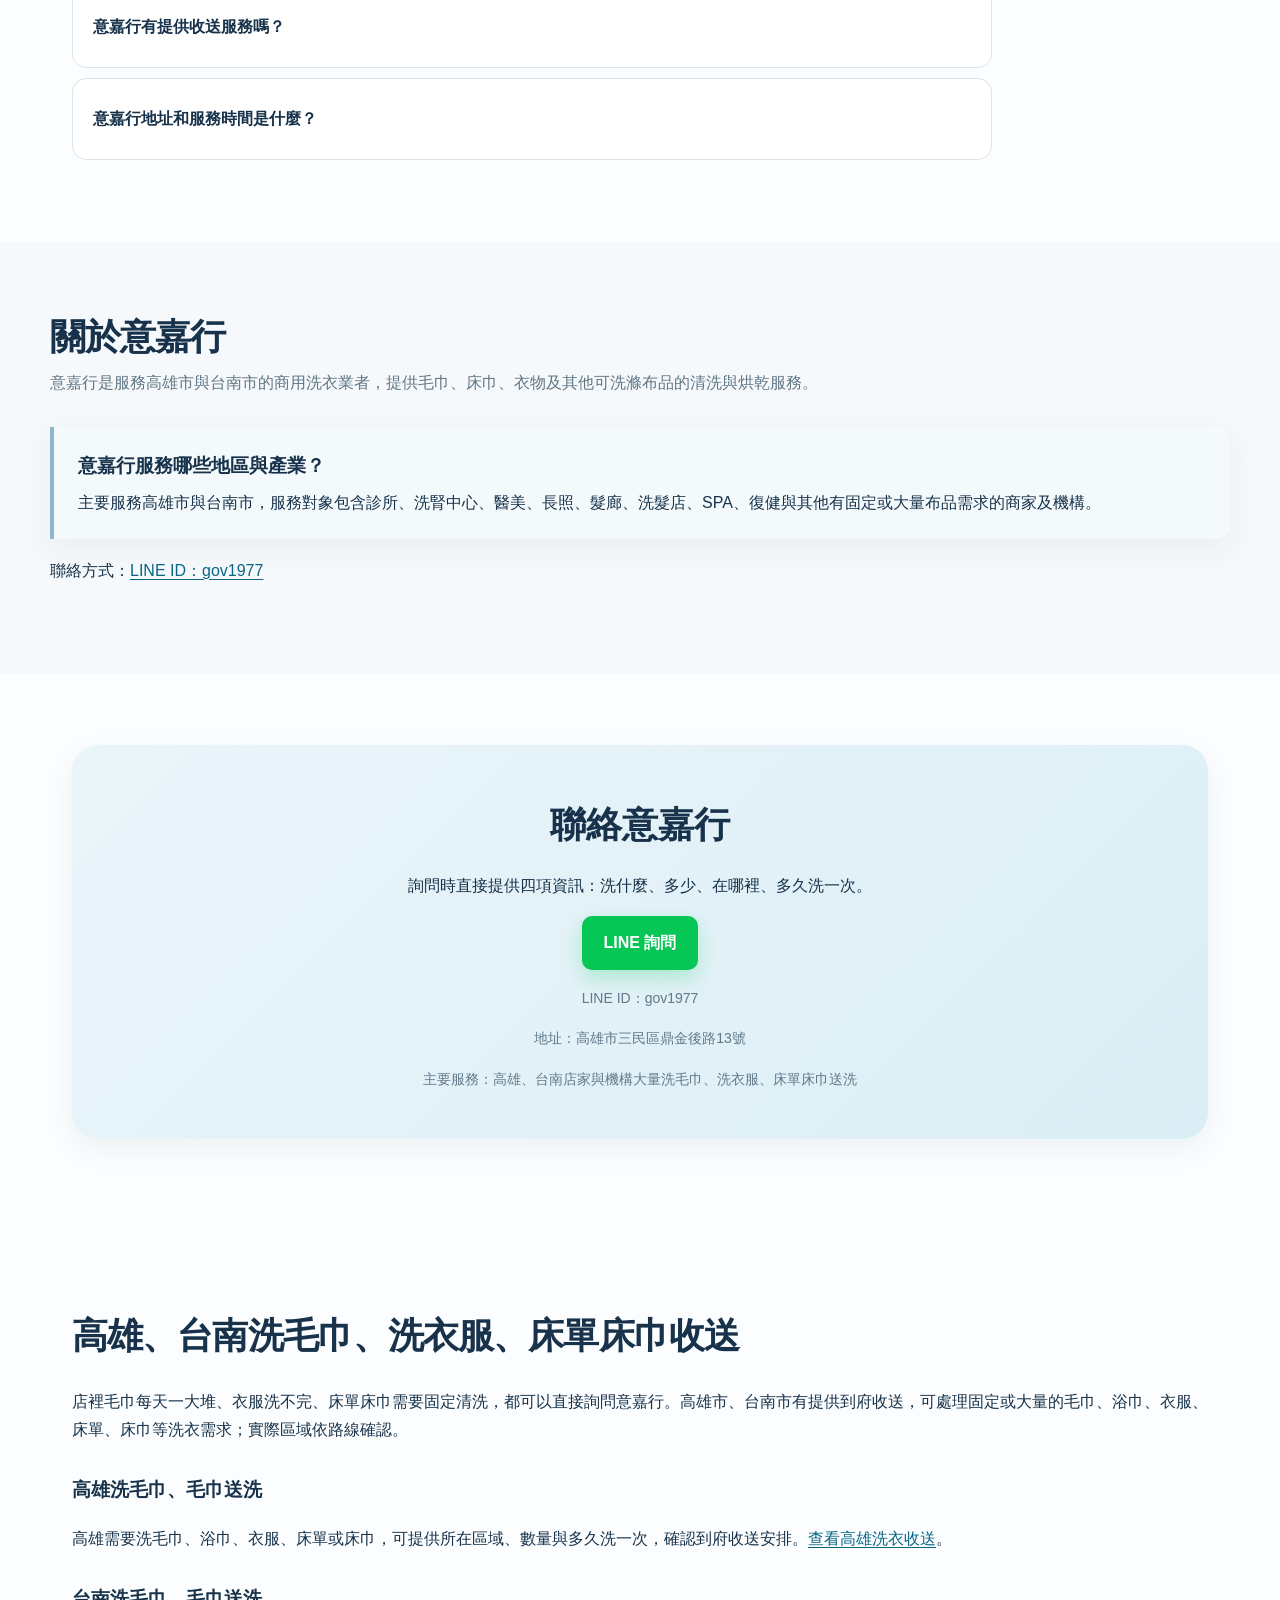
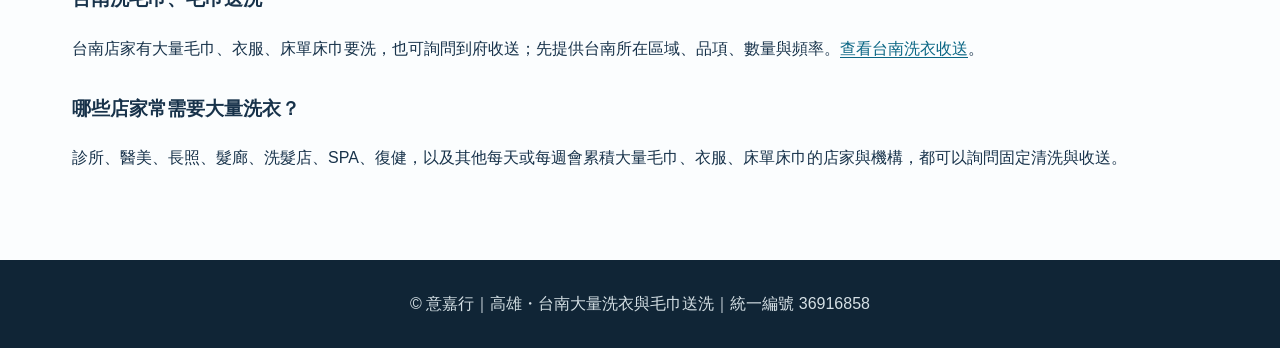
==== commit 99ae163e: "seo: add verified business identifier" ====
--- a/index.html
+++ b/index.html
@@ -3,7 +3,7 @@
   <head>
     <meta charset="utf-8" />
     <meta name="viewport" content="width=device-width,initial-scale=1" />
-    <title>意嘉行｜高雄・台南洗毛巾、洗衣服、床單床巾送洗</title>
+    <title>高雄台南洗衣到府收送｜毛巾、衣物、床單床巾｜意嘉行</title>
     <meta
       name="description"
       content="高雄、台南大量洗衣與收送。長照護家、護理之家、住宿式長照、診所、醫美、髮廊、SPA 等需要洗毛巾、衣物、床單床巾，可向意嘉行詢問固定送洗安排。"
@@ -16,7 +16,7 @@
     <meta property="og:locale" content="zh_TW" />
     <meta property="og:type" content="website" />
     <meta property="og:site_name" content="意嘉行" />
-    <meta property="og:title" content="意嘉行｜高雄・台南大量洗衣與毛巾送洗" />
+    <meta property="og:title" content="高雄台南洗衣到府收送｜毛巾、衣物、床單床巾｜意嘉行" />
     <meta
       property="og:description"
       content="服務診所、醫美、長照、髮廊、SPA、復健等固定或大量布品洗滌需求。"
@@ -428,6 +428,8 @@
       "@type": "LocalBusiness",
       "@id": "https://dsf430-stack.github.io/myfirstproject/#business",
       "name": "意嘉行",
+      "legalName": "意嘉行",
+      "taxID": "36916858",
       "url": "https://dsf430-stack.github.io/myfirstproject/",
       "image": "https://dsf430-stack.github.io/myfirstproject/hero-laundry.webp",
       "address": {
@@ -484,7 +486,7 @@
       "@type": "WebPage",
       "@id": "https://dsf430-stack.github.io/myfirstproject/#webpage",
       "url": "https://dsf430-stack.github.io/myfirstproject/",
-      "name": "意嘉行｜高雄・台南洗毛巾、洗衣服、床單床巾送洗",
+      "name": "高雄台南洗衣到府收送｜毛巾、衣物、床單床巾｜意嘉行",
       "isPartOf": {
         "@id": "https://dsf430-stack.github.io/myfirstproject/#website"
       },
@@ -975,6 +977,6 @@
   <p>診所、醫美、長照、髮廊、洗髮店、SPA、復健，以及其他每天或每週會累積大量毛巾、衣服、床單床巾的店家與機構，都可以詢問固定清洗與收送。</p>
 </section>
 </main>
-    <footer>© 意嘉行｜高雄・台南大量洗衣與毛巾送洗</footer>
+    <footer>© 意嘉行｜高雄・台南大量洗衣與毛巾送洗｜統一編號 36916858</footer>
   </body>
 </html>
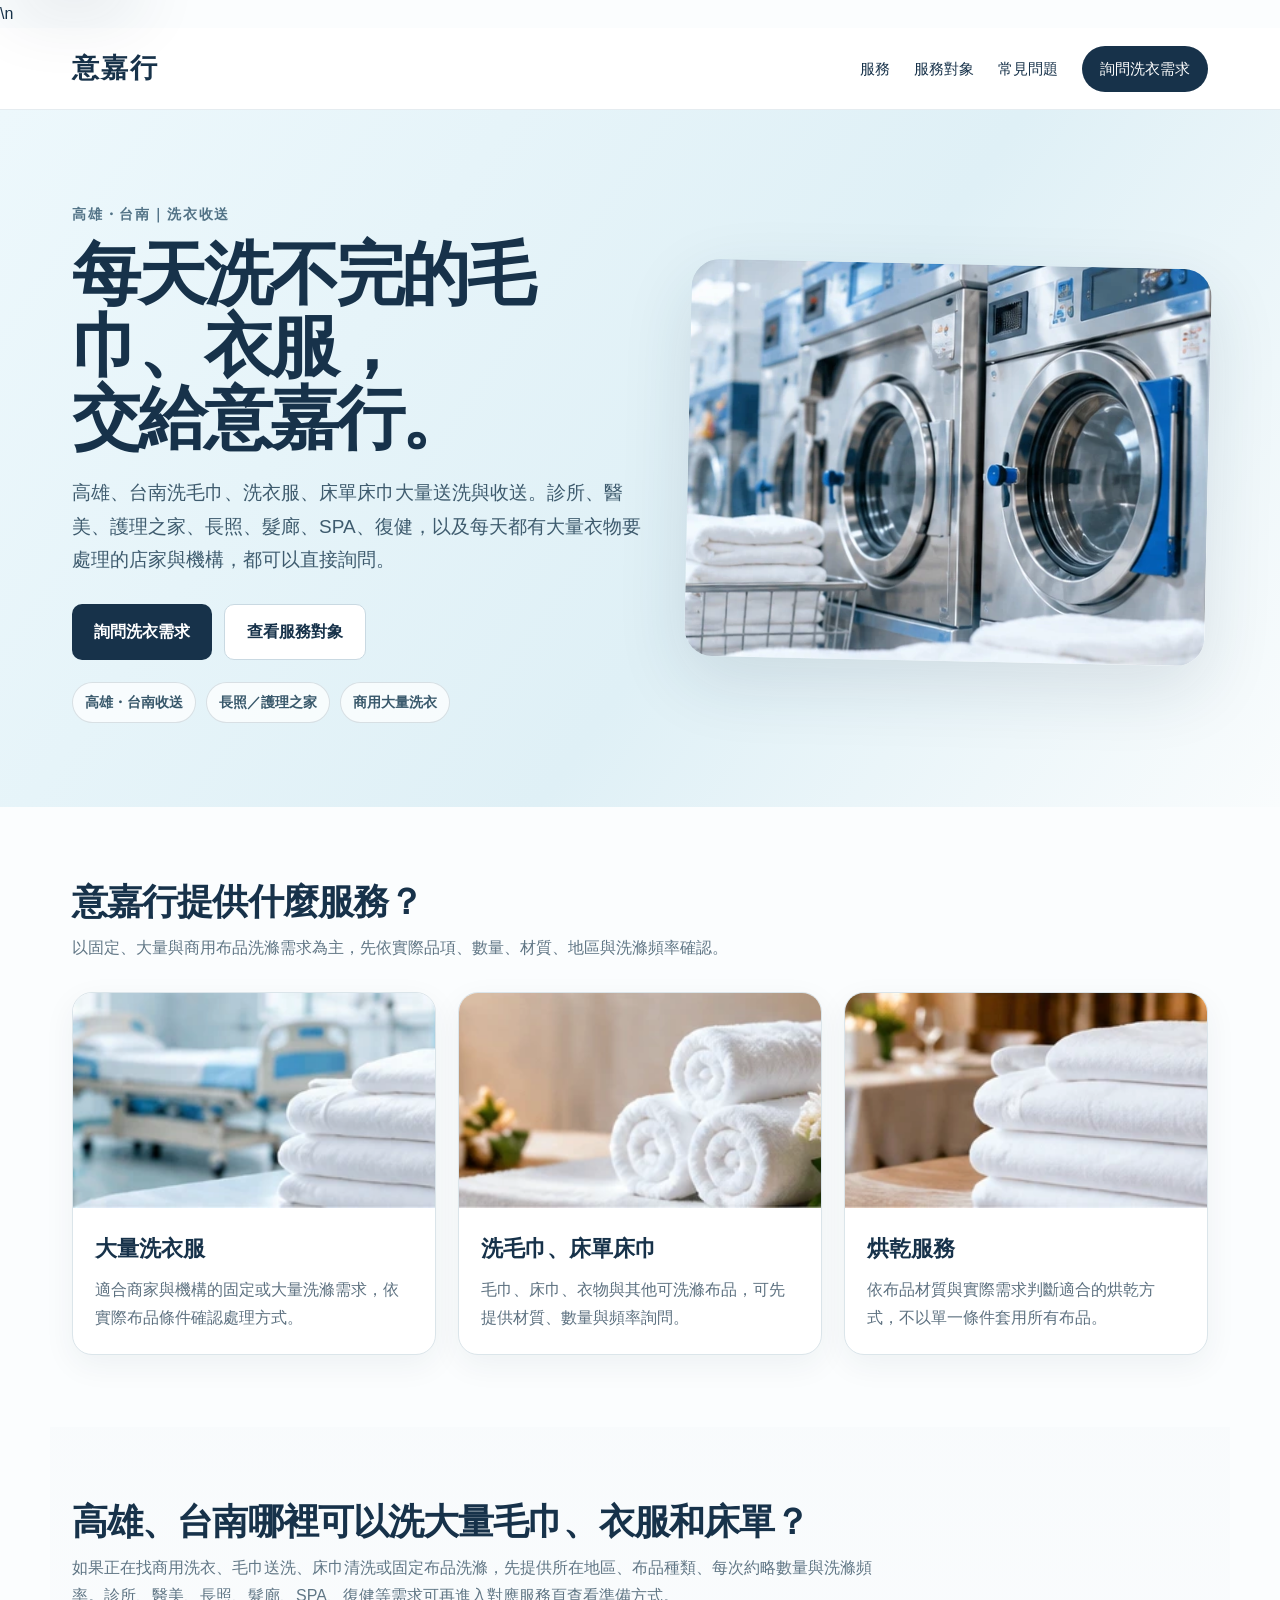
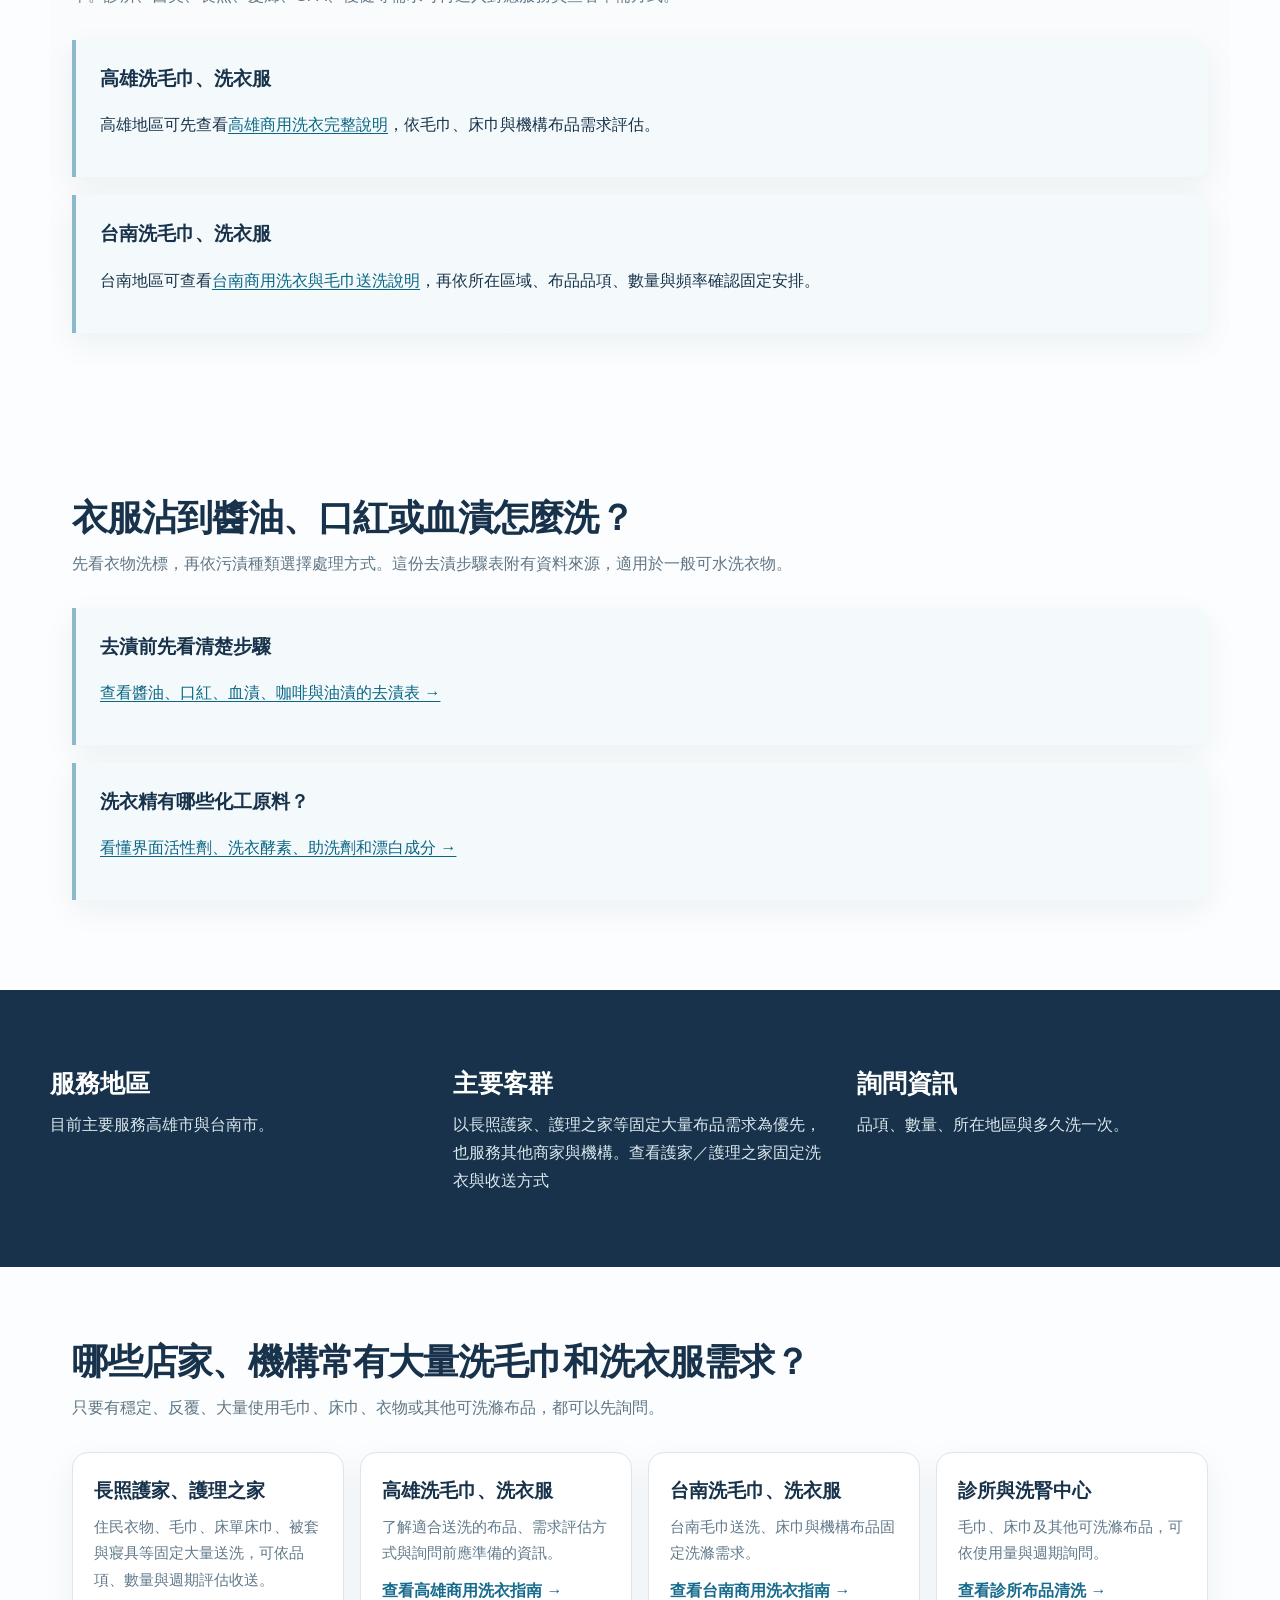
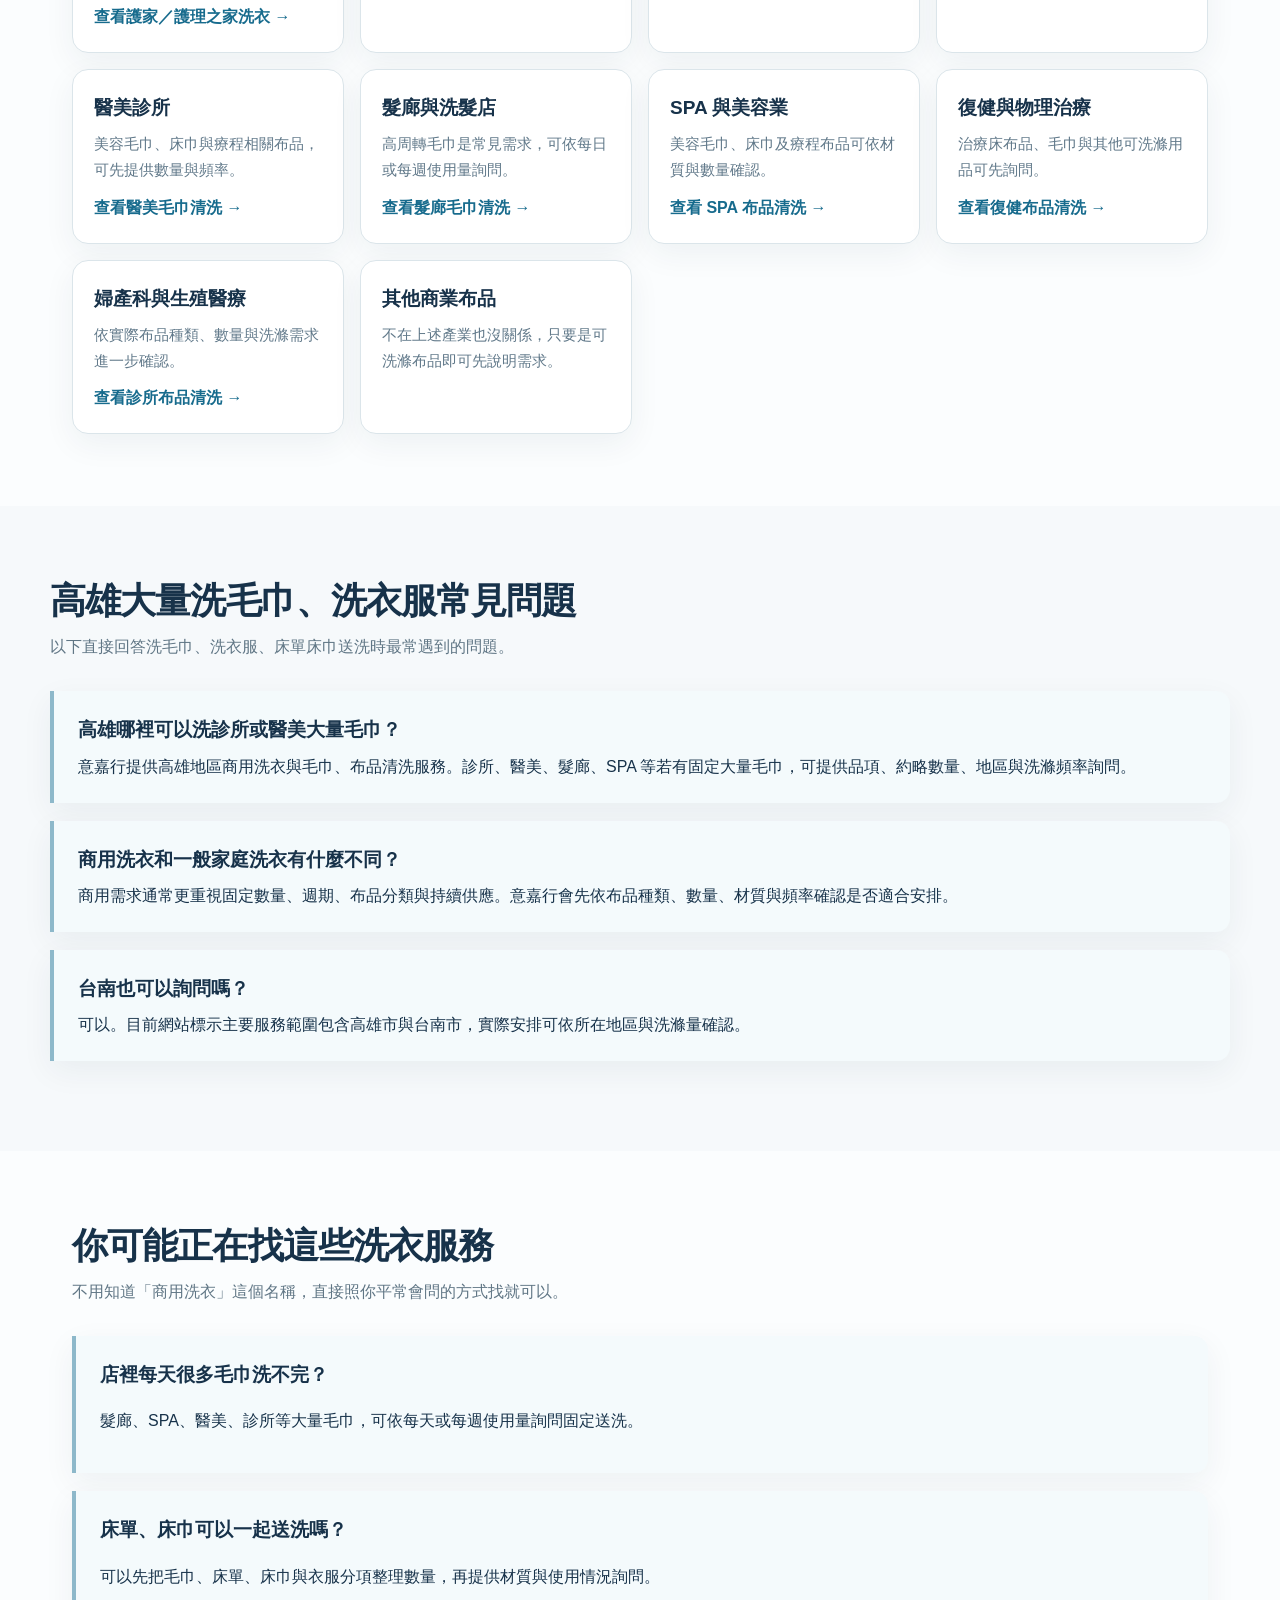
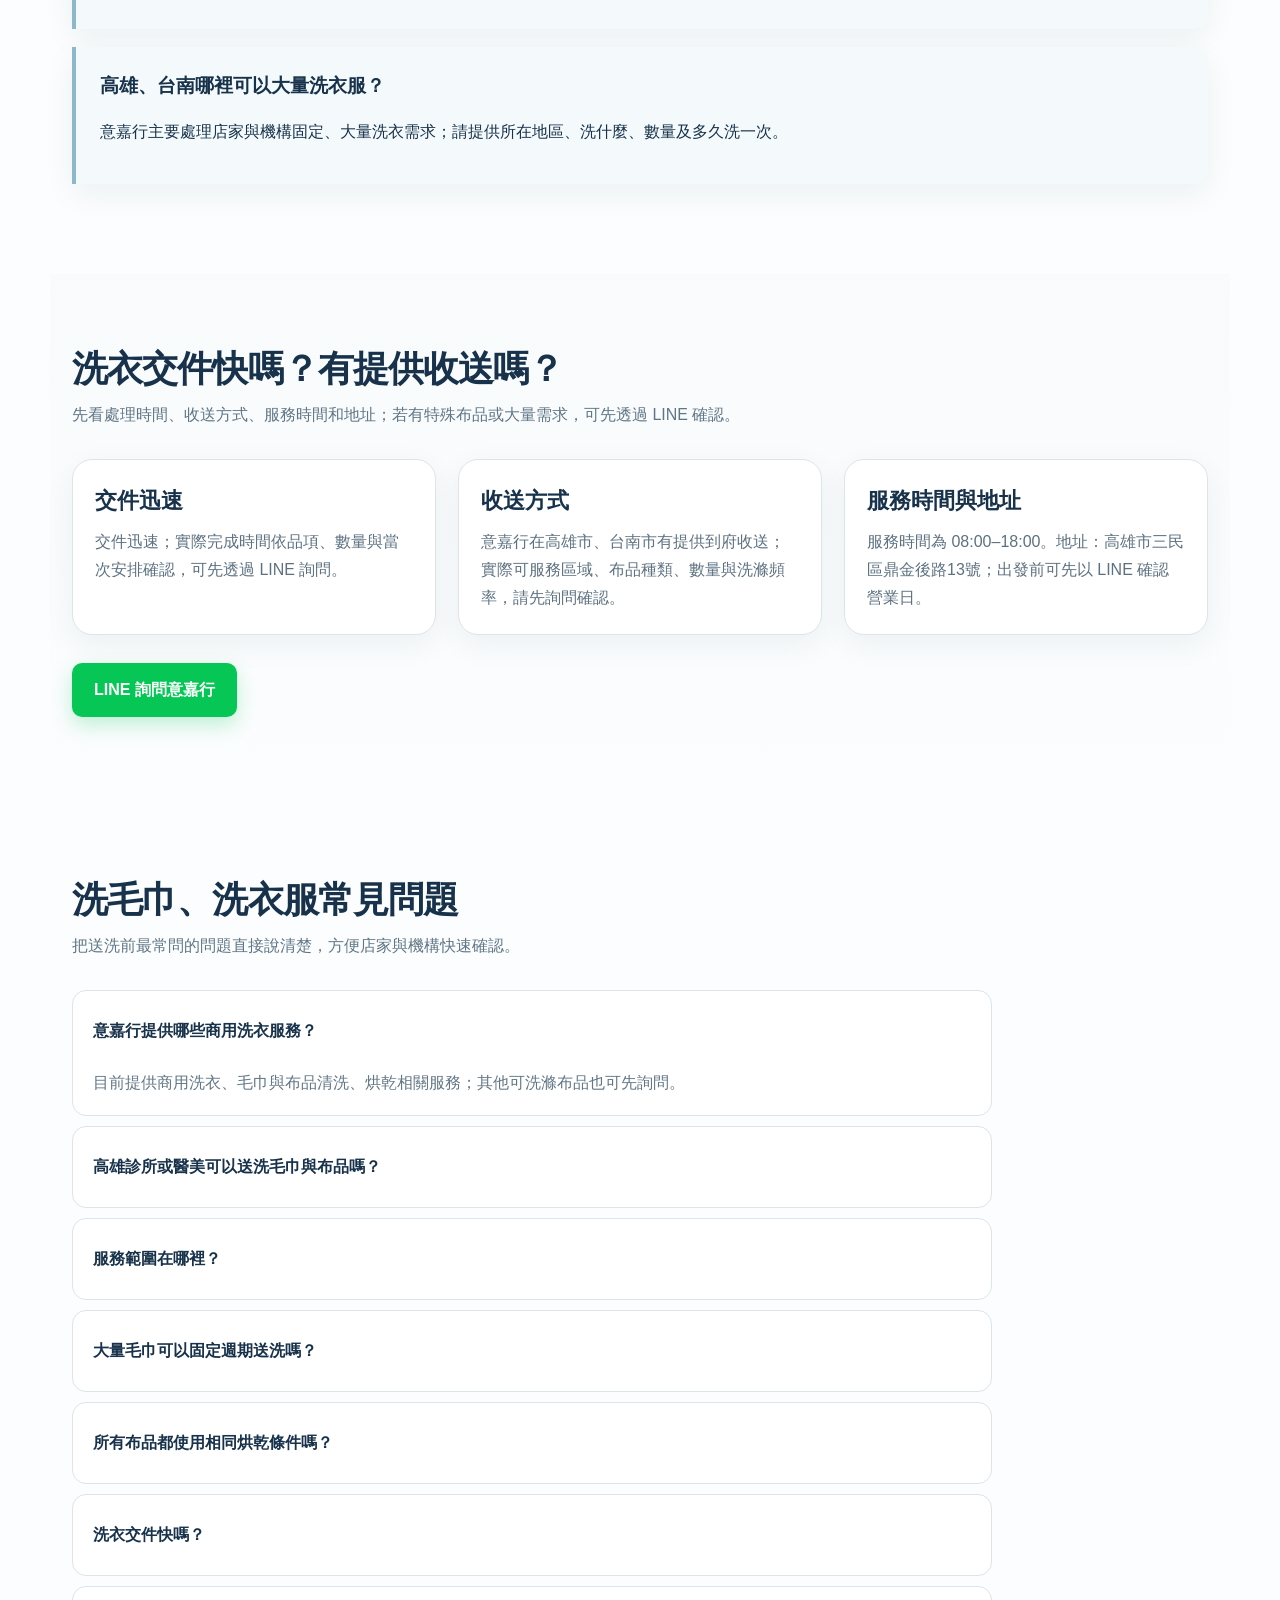
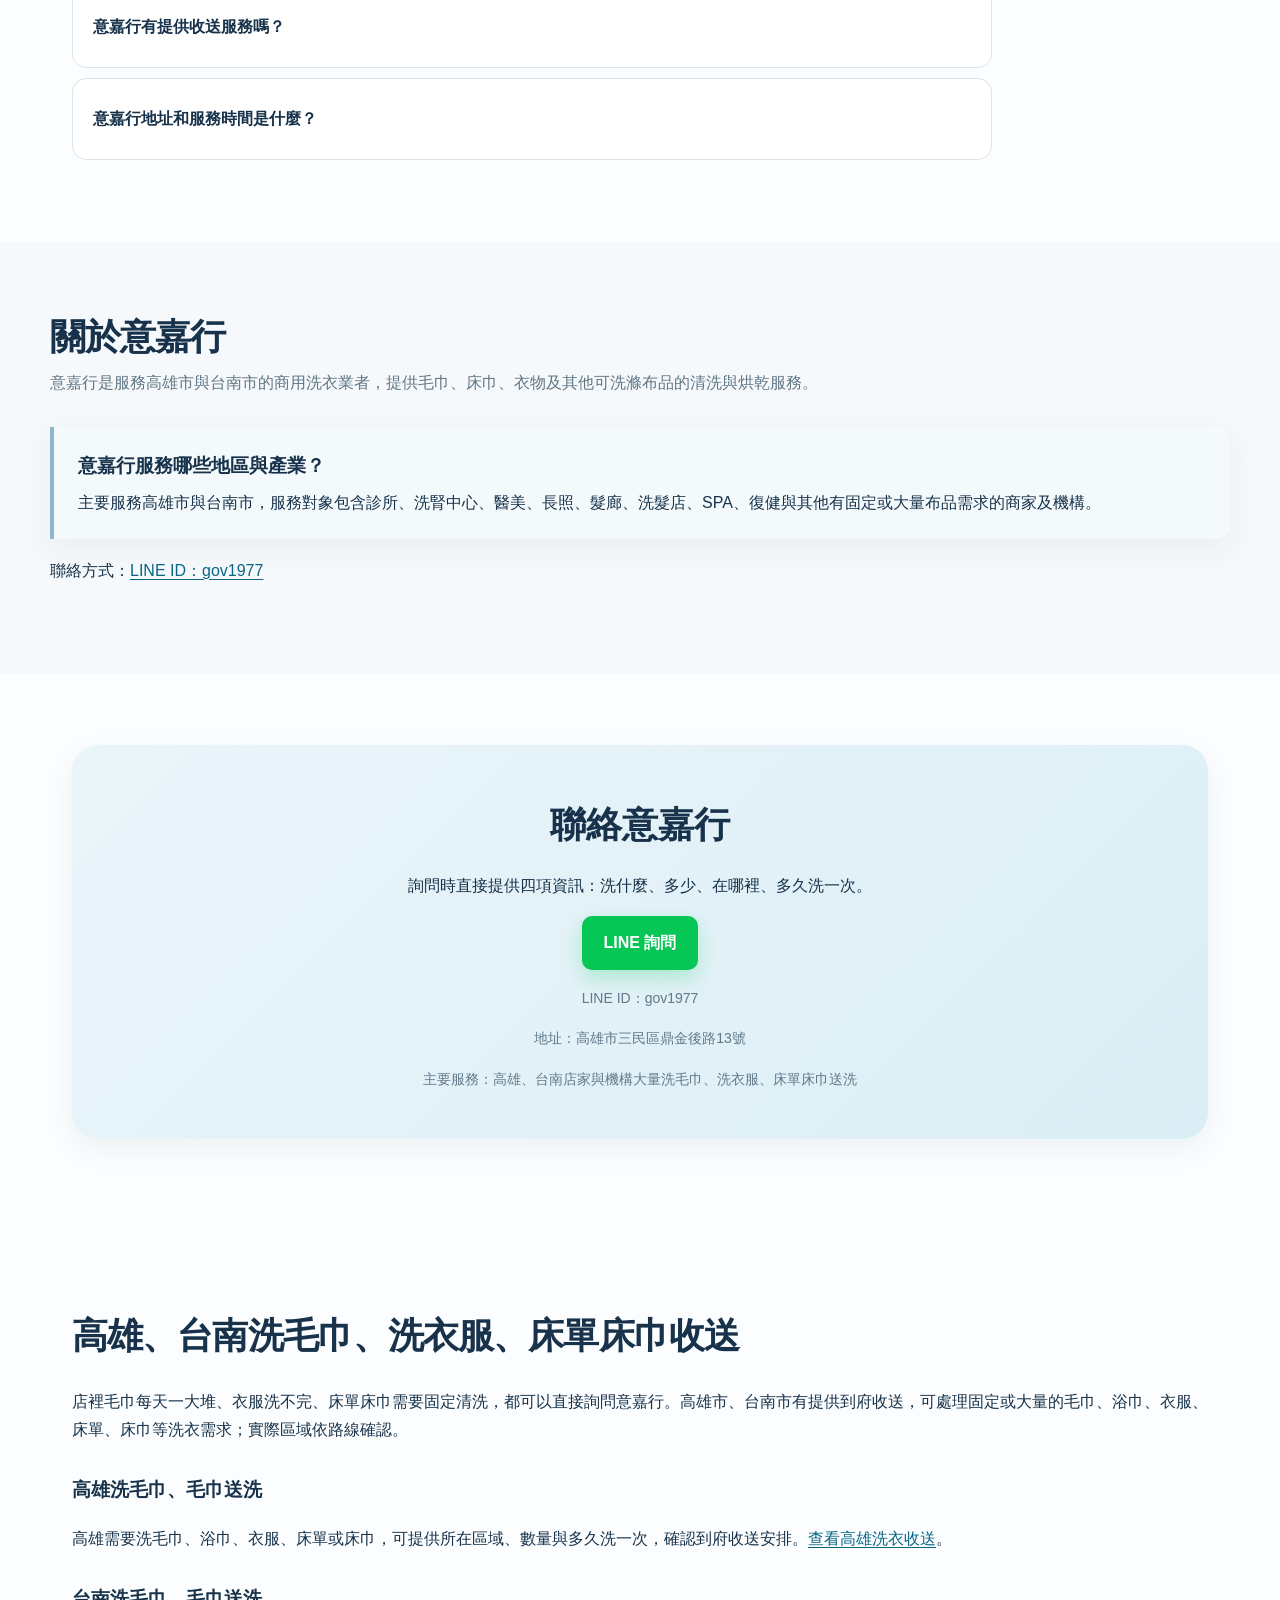
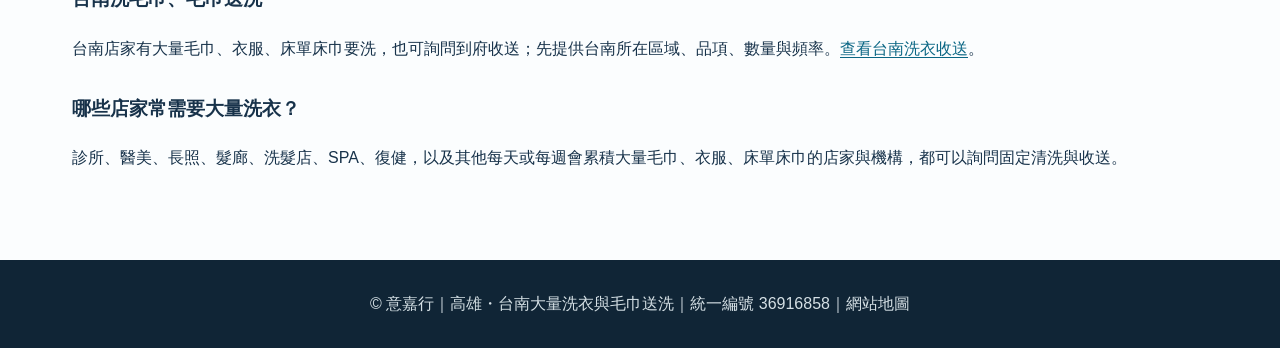
==== commit 3915e891: "seo: expose sitemap discovery link from homepage" ====
--- a/index.html
+++ b/index.html
@@ -977,6 +977,6 @@
   <p>診所、醫美、長照、髮廊、洗髮店、SPA、復健，以及其他每天或每週會累積大量毛巾、衣服、床單床巾的店家與機構，都可以詢問固定清洗與收送。</p>
 </section>
 </main>
-    <footer>© 意嘉行｜高雄・台南大量洗衣與毛巾送洗｜統一編號 36916858</footer>
+    <footer>© 意嘉行｜高雄・台南大量洗衣與毛巾送洗｜統一編號 36916858｜<a href="sitemap.xml">網站地圖</a></footer>
   </body>
 </html>
